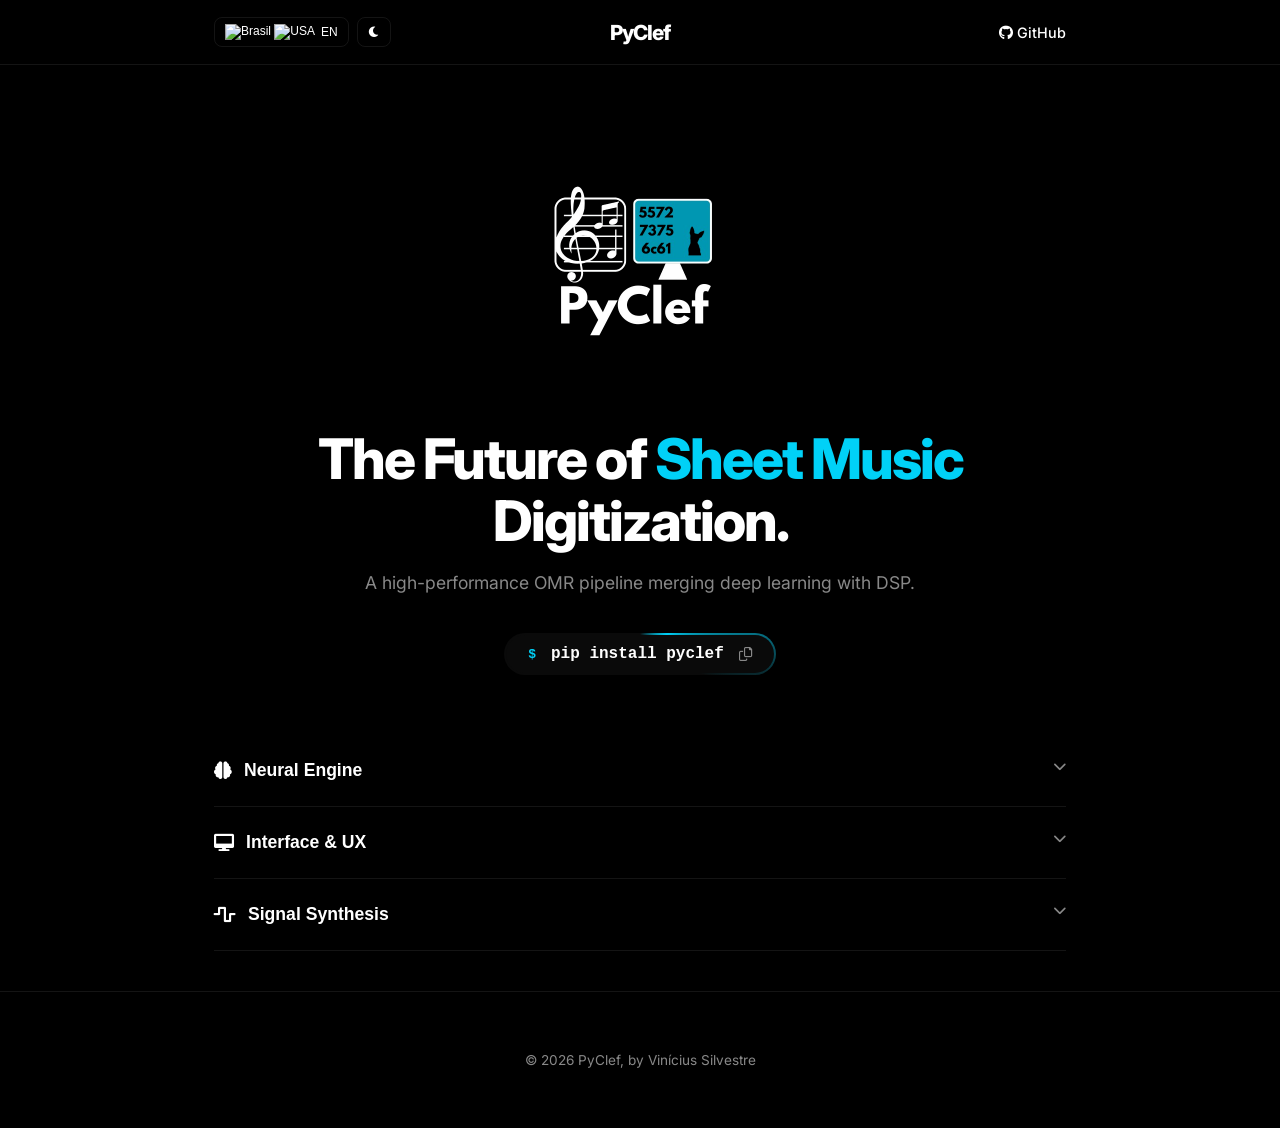
==== index.html @ fc25f029 "Add files via upload" ====
<!DOCTYPE html>
<html lang="en" data-theme="dark">
<head>
    <meta charset="UTF-8">
    <meta name="viewport" content="width=device-width, initial-scale=1.0, maximum-scale=5.0">
    <title>PyClef | Neural Music Recognition</title>
    <link rel="stylesheet" href="style.css">
    <link rel="preconnect" href="https://fonts.googleapis.com">
    <link rel="preconnect" href="https://fonts.gstatic.com" crossorigin>
    <link href="https://fonts.googleapis.com/css2?family=Inter:wght@400;500;600;800&display=swap" rel="stylesheet">
    <link rel="stylesheet" href="https://cdnjs.cloudflare.com/ajax/libs/font-awesome/6.0.0/css/all.min.css">
    <link rel="icon" type="image/png" href="imgs/logo_black.png">
</head>
<body>
    <nav class="navbar">
        <div class="container nav-content">
            <div class="nav-left">
                <button id="lang-switch" class="btn-ghost">
                    <div class="flags-container">
                        <img id="flag-br" src="https://flagcdn.com/w20/br.png" alt="Brasil" class="flag-img">
                        <img id="flag-us" src="https://flagcdn.com/w20/us.png" alt="USA" class="flag-img">
                    </div>
                    <span id="lang-text">EN</span>
                </button>
                <button id="theme-switch" class="btn-ghost">
                    <i id="theme-icon" class="fas fa-moon"></i>
                </button>
            </div>

            <div class="nav-center">
                <a href="#" class="nav-brand">PyClef</a>
            </div>

            <a href="https://github.com/viniciusfs14/PyClef" target="_blank" class="btn-github">
                <i class="fab fa-github"></i> GitHub
            </a>
        </div>
    </nav>

    <main class="container">
        <header class="hero-section">
            <img id="main-logo" src="imgs/logo_black.png" alt="PyClef Logo" class="hero-logo">
            <h1 data-i18n="hero-h1">The Future of <span>Sheet Music</span> Digitization.</h1>
            <p data-i18n="hero-p">A high-performance OMR pipeline merging deep learning with digital signal processing principles.</p>
        </header>

        <section class="install-badge">
            <div class="code-container">
                <span class="prompt">$</span>
                <code id="install-command">pip install pyclef</code>
                <button class="copy-btn" onclick="copyInstall()" title="Copy command">
                    <i class="far fa-copy"></i>
                </button>
            </div>
        </section>

        <section class="details-section">
            <div class="menu-item">
                <button class="menu-header" onclick="toggleMenu(this)">
                    <div class="header-left-item">
                        <i class="fas fa-brain icon-small"></i>
                        <span data-i18n="ai-h3">Neural Engine</span>
                    </div>
                    <i class="fas fa-chevron-down chevron"></i>
                </button>
                <div class="menu-content">
                    <div class="content-inner">
                        <div class="text-side">
                            <p data-i18n="ai-detail">Fine-tuned YOLO11m model optimized for sub-millimeter detection of musical symbols.</p>
                            <div class="video-container">
                                <iframe src="https://www.youtube.com/embed/uFrg0uD5Txw" title="PyClef Demo" frameborder="0" allowfullscreen></iframe>
                            </div>
                        </div>
                    </div>
                </div>
            </div>

            <div class="menu-item">
                <button class="menu-header" onclick="toggleMenu(this)">
                    <div class="header-left-item">
                        <i class="fas fa-desktop icon-small"></i>
                        <span data-i18n="gui-h3">Interface & UX</span>
                    </div>
                    <i class="fas fa-chevron-down chevron"></i>
                </button>
                <div class="menu-content">
                    <div class="content-inner showcase-layout">
                        <div class="showcase-text">
                            <p data-i18n="gui-detail">An intuitive experience designed for musicians and developers.</p>
                            <ul class="feature-list">
                                <li><i class="fas fa-check-circle"></i> <span data-i18n="gui-f1">Minimalist Design</span></li>
                                <li><i class="fas fa-check-circle"></i> <span data-i18n="gui-f2">Direct Workflow</span></li>
                                <li><i class="fas fa-check-circle"></i> <span data-i18n="gui-f3">Real-time Feedback</span></li>
                            </ul>
                        </div>
                        <div class="showcase-gallery">
                            <div class="showcase-card">
                                <img src="imgs/interface.png" alt="Main Interface" class="zoomable-img" onclick="openModal(this)">
                                <span data-i18n="gui-img-1">Main Dashboard</span>
                            </div>
                            <div class="showcase-card">
                                <img src="imgs/interface.png" alt="Native Dark Mode" class="zoomable-img" onclick="openModal(this)">
                                <span data-i18n="gui-img-2">Native Dark Mode</span>
                            </div>
                        </div>
                    </div>
                </div>
            </div>

            <div class="menu-item">
                <button class="menu-header" onclick="toggleMenu(this)">
                    <div class="header-left-item">
                        <i class="fas fa-wave-square icon-small"></i>
                        <span data-i18n="dsp-h3">Signal Synthesis</span>
                    </div>
                    <i class="fas fa-chevron-down chevron"></i>
                </button>
                <div class="menu-content">
                    <div class="content-inner">
                        <div class="text-side">
                            <p data-i18n="dsp-detail">Mathematical mapping of spatial coordinates into discrete Hz frequencies.</p>
                            <div class="code-snippet">
                                <pre>freq = 440 * Math.pow(2, (n - 49) / 12);</pre>
                            </div>
                        </div>
                    </div>
                </div>
            </div>
        </section>
    </main>

    <div id="imageModal" class="modal" onclick="closeModal()">
        <span class="close-modal">&times;</span>
        <img class="modal-content" id="modalImg">
    </div>

    <footer class="footer-main">
        <div class="container footer-content">
            <p>&copy; 2026 PyClef, by Vinícius Silvestre</p>
        </div>
    </footer>

    <script src="script.js"></script>
</body>
</html>
---- style.css ----
:root[data-theme="dark"] {
    --bg: #000000; --card-bg: #0a0a0a; --text: #ffffff;
    --accent: #00d1f7; --border: rgba(255, 255, 255, 0.08);
    --muted: #888888; --glass: rgba(0, 0, 0, 0.8);
}

:root[data-theme="light"] {
    --bg: #f5f5f7; --card-bg: #ffffff; --text: #1d1d1f;
    --accent: #0071e3; --border: rgba(0, 0, 0, 0.08);
    --muted: #666666; --glass: rgba(255, 255, 255, 0.8);
}

* { margin: 0; padding: 0; box-sizing: border-box; -webkit-tap-highlight-color: transparent; }
body { background-color: var(--bg); color: var(--text); font-family: 'Inter', sans-serif; transition: 0.3s; -webkit-font-smoothing: antialiased; }

.container { max-width: 900px; margin: 0 auto; padding: 0 24px; }

/* NAVBAR FIX */
.navbar { 
    height: 65px; display: flex; align-items: center; background: var(--glass); 
    backdrop-filter: blur(15px); -webkit-backdrop-filter: blur(15px);
    position: sticky; top: 0; z-index: 100; border-bottom: 1px solid var(--border); 
}
.nav-content { position: relative; display: flex; justify-content: space-between; align-items: center; width: 100%; }
.nav-left { display: flex; gap: 8px; z-index: 10; flex-shrink: 0; }
.nav-center { position: absolute; left: 50%; transform: translateX(-50%); z-index: 1; white-space: nowrap; }
.nav-brand { font-weight: 800; font-size: 1.3rem; text-decoration: none; color: var(--text); letter-spacing: -1px; }
.btn-github { color: var(--text); text-decoration: none; font-weight: 500; font-size: 0.9rem; z-index: 10; flex-shrink: 0; }

.btn-ghost { background: none; border: 1px solid var(--border); color: var(--text); padding: 6px 10px; border-radius: 8px; cursor: pointer; display: flex; align-items: center; gap: 6px; font-size: 0.75rem; }

/* HERO */
.hero-section { padding: 80px 0 40px; text-align: center; }
.hero-logo { height: 250px; width: auto; margin-bottom: 30px; }
.hero-section h1 { font-size: 3.5rem; font-weight: 800; letter-spacing: -2px; line-height: 1.1; }
.hero-section h1 span { color: var(--accent); }
.hero-section p { color: var(--muted); font-size: 1.1rem; margin-top: 20px; max-width: 600px; margin-left: auto; margin-right: auto; }

/* INSTALL BADGE */
.install-badge { display: flex; justify-content: center; margin-bottom: 60px; }
.code-container { 
    position: relative; overflow: hidden; background: var(--card-bg); 
    padding: 12px 24px; border-radius: 50px; display: flex; align-items: center; gap: 15px; 
}
.code-container::before {
    content: ''; position: absolute; width: 200%; height: 200%;
    background-image: conic-gradient(transparent, var(--accent), transparent 30%);
    top: -50%; left: -50%; animation: rotateBorder 4s linear infinite; z-index: 0;
}
.code-container::after {
    content: ''; position: absolute; inset: 2px; background: var(--card-bg); border-radius: 50px; z-index: 1;
}
.code-container .prompt, .code-container #install-command, .code-container .copy-btn { position: relative; z-index: 2; }
@keyframes rotateBorder { from { transform: rotate(0deg); } to { transform: rotate(360deg); } }
.prompt { color: var(--accent); font-weight: 800; font-family: monospace; }
#install-command { font-family: 'Courier New', monospace; font-weight: 600; color: var(--text); }
.copy-btn { background: none; border: none; color: var(--muted); cursor: pointer; }

/* INTERFACE SHOWCASE */
.showcase-layout { display: grid; grid-template-columns: 1fr 1.5fr; gap: 40px; align-items: start; }
.feature-list { list-style: none; margin-top: 15px; }
.feature-list li { font-size: 0.9rem; color: var(--muted); margin-bottom: 8px; display: flex; align-items: center; gap: 10px; }
.feature-list i { color: var(--accent); }
.showcase-gallery { display: grid; grid-template-columns: 1fr 1fr; gap: 15px; }
.showcase-card { background: var(--card-bg); border: 1px solid var(--border); padding: 10px; border-radius: 12px; text-align: center; }
.showcase-card span { display: block; margin-top: 8px; font-size: 0.75rem; color: var(--muted); }
.zoomable-img { width: 100%; border-radius: 8px; cursor: pointer; display: block; transition: 0.3s; }
.zoomable-img:hover { transform: scale(1.02); }

/* MENUS */
.menu-item { border-bottom: 1px solid var(--border); }
.menu-header { width: 100%; padding: 25px 0; background: none; border: none; color: var(--text); display: flex; justify-content: space-between; cursor: pointer; }
.header-left-item { display: flex; align-items: center; gap: 12px; font-size: 1.1rem; font-weight: 600; }
.chevron { transition: 0.4s; color: var(--muted); }
.menu-content { max-height: 0; overflow: hidden; transition: max-height 0.5s cubic-bezier(0, 1, 0, 1); }
.menu-item.active .menu-content { max-height: 1500px; }
.menu-item.active .chevron { transform: rotate(180deg); color: var(--accent); }
.content-inner { padding: 10px 0 40px 0; }

/* FOOTER */
.footer-main { padding: 60px 0; border-top: 1px solid var(--border); margin-top: 40px; }
.footer-content { display: flex; justify-content: center; text-align: center; }
.footer-content p { color: var(--muted); font-size: 0.85rem; }

/* MODAL */
.modal { display: none; position: fixed; z-index: 9999; left: 0; top: 0; width: 100%; height: 100%; background: rgba(0,0,0,0.95); backdrop-filter: blur(10px); align-items: center; justify-content: center; opacity: 0; transition: 0.3s; pointer-events: none; }
.modal.active { display: flex; opacity: 1; pointer-events: auto; }
.modal-content { max-width: 90%; max-height: 80vh; border-radius: 12px; transform: scale(0.8); transition: 0.3s; }
.modal.active .modal-content { transform: scale(1); }
.close-modal { position: absolute; top: 25px; right: 25px; font-size: 40px; color: white; cursor: pointer; }

/* MOBILE ADJUSTMENTS */
@media (max-width: 768px) {
    .nav-center { position: static; transform: none; left: auto; margin: 0 auto; order: 2; }
    .nav-left { order: 1; }
    .btn-github { order: 3; }
    .nav-brand { font-size: 1.1rem; }
    .showcase-layout, .showcase-gallery { grid-template-columns: 1fr; }
    .hero-section h1 { font-size: 2.2rem; }
    .hero-logo { height: 120px; }
}
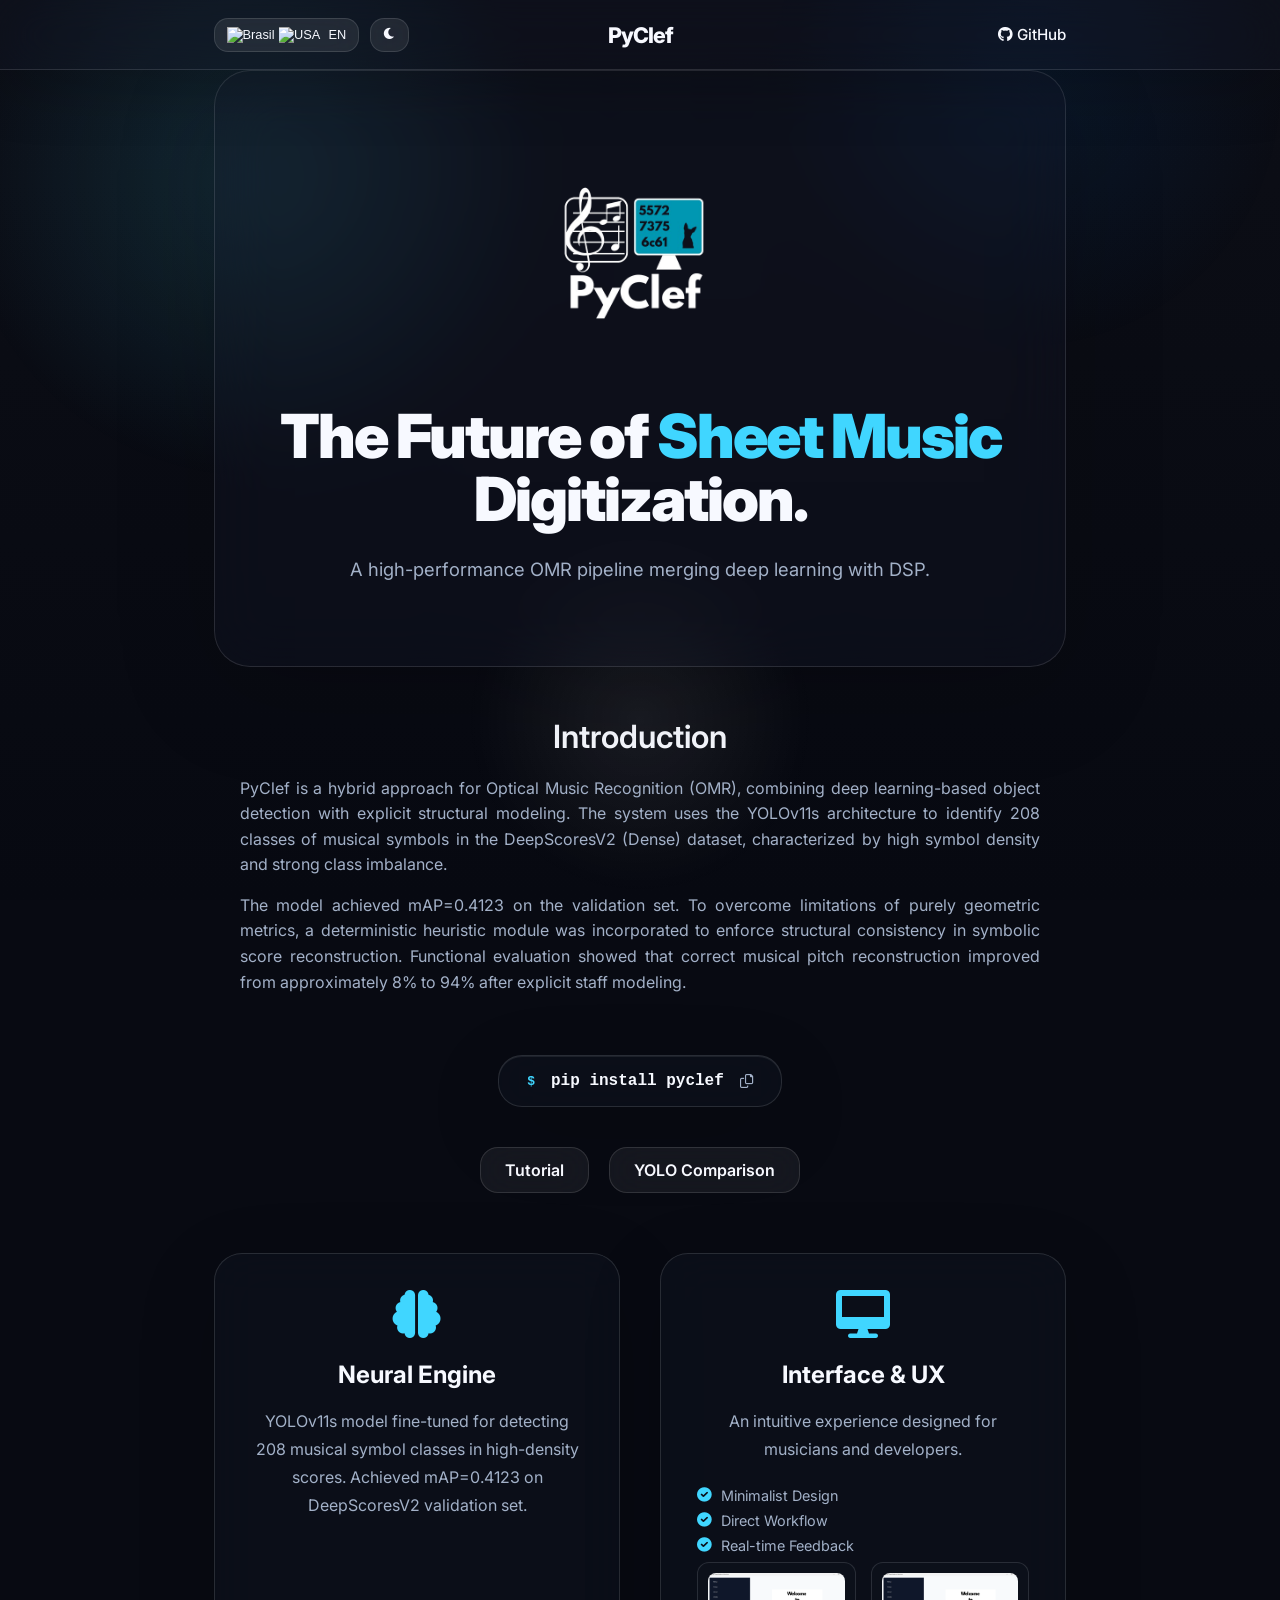
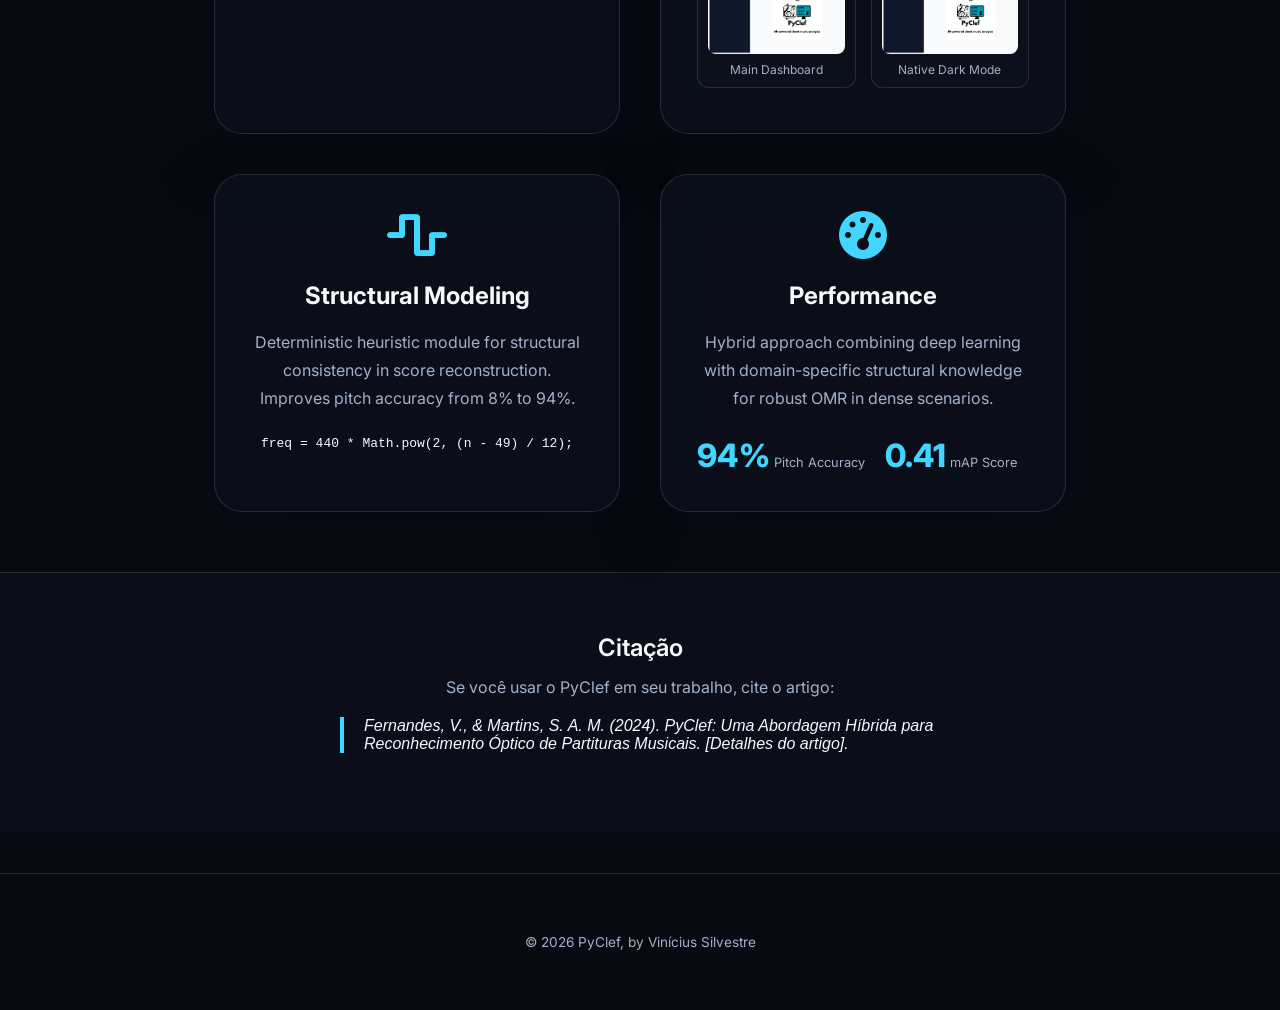
==== commit 30ac23c2: "Add files via upload" ====
--- a/index.html
+++ b/index.html
@@ -3,12 +3,13 @@
 <head>
     <meta charset="UTF-8">
     <meta name="viewport" content="width=device-width, initial-scale=1.0, maximum-scale=5.0">
-    <title>PyClef | Neural Music Recognition</title>
+    <title>PyClef</title>
     <link rel="stylesheet" href="style.css">
     <link rel="preconnect" href="https://fonts.googleapis.com">
     <link rel="preconnect" href="https://fonts.gstatic.com" crossorigin>
     <link href="https://fonts.googleapis.com/css2?family=Inter:wght@400;500;600;800&display=swap" rel="stylesheet">
     <link rel="stylesheet" href="https://cdnjs.cloudflare.com/ajax/libs/font-awesome/6.0.0/css/all.min.css">
+    <link rel="stylesheet" href="https://cdnjs.cloudflare.com/ajax/libs/prism/1.29.0/themes/prism-tomorrow.min.css" rel="stylesheet">
     <link rel="icon" type="image/png" href="imgs/logo_black.png">
 </head>
 <body>
@@ -41,8 +42,14 @@
         <header class="hero-section">
             <img id="main-logo" src="imgs/logo_black.png" alt="PyClef Logo" class="hero-logo">
             <h1 data-i18n="hero-h1">The Future of <span>Sheet Music</span> Digitization.</h1>
-            <p data-i18n="hero-p">A high-performance OMR pipeline merging deep learning with digital signal processing principles.</p>
+            <p data-i18n="hero-p">A high-performance OMR pipeline merging deep learning with DSP.</p>
         </header>
+
+        <section class="intro-section">
+            <h2 data-i18n="intro-h2">Introdução</h2>
+            <p data-i18n="intro-p1">O PyClef é uma abordagem híbrida para Reconhecimento Óptico de Partituras Musicais (OMR), integrando detecção de objetos baseada em aprendizado profundo com modelagem estrutural explícita. O sistema utiliza a arquitetura YOLOv11s para identificar 208 classes de símbolos musicais no dataset DeepScoresV2 (Dense), caracterizado por elevada densidade simbólica e forte desbalanceamento entre classes.</p>
+            <p data-i18n="intro-p2">O modelo alcançou mAP=0.4123 no conjunto de validação. Para superar limitações de métricas puramente geométricas, foi incorporado um módulo heurístico determinístico que impõe coerência estrutural à reconstrução simbólica da partitura. A avaliação funcional demonstrou que a reconstrução correta de altura musical evoluiu de aproximadamente 8% para 94% após a modelagem explícita da pauta musical.</p>
+        </section>
 
         <section class="install-badge">
             <div class="code-container">
@@ -54,80 +61,80 @@
             </div>
         </section>
 
-        <section class="details-section">
-            <div class="menu-item">
-                <button class="menu-header" onclick="toggleMenu(this)">
-                    <div class="header-left-item">
-                        <i class="fas fa-brain icon-small"></i>
-                        <span data-i18n="ai-h3">Neural Engine</span>
+        <section class="links-section">
+            <a href="tutorial.html" class="link-btn">Tutorial</a>
+            <a href="comparison.html" class="link-btn">YOLO Comparison</a>
+        </section>
+
+        <section class="features-section">
+            <div class="features-grid">
+                <div class="feature-card">
+                    <i class="fas fa-brain icon-large"></i>
+                    <h3 data-i18n="ai-h3">Neural Engine</h3>
+                    <p>YOLOv11s model fine-tuned for detecting 208 musical symbol classes in high-density scores. Achieved mAP=0.4123 on DeepScoresV2 validation set.</p>
+                    <div class="video-container">
+                        <iframe src="https://www.youtube.com/embed/uFrg0uD5Txw" title="PyClef Demo" frameborder="0" allowfullscreen></iframe>
                     </div>
-                    <i class="fas fa-chevron-down chevron"></i>
-                </button>
-                <div class="menu-content">
-                    <div class="content-inner">
-                        <div class="text-side">
-                            <p data-i18n="ai-detail">Fine-tuned YOLO11m model optimized for sub-millimeter detection of musical symbols.</p>
-                            <div class="video-container">
-                                <iframe src="https://www.youtube.com/embed/uFrg0uD5Txw" title="PyClef Demo" frameborder="0" allowfullscreen></iframe>
-                            </div>
+                </div>
+
+                <div class="feature-card">
+                    <i class="fas fa-desktop icon-large"></i>
+                    <h3 data-i18n="gui-h3">Interface & UX</h3>
+                    <p data-i18n="gui-detail">An intuitive experience designed for musicians and developers.</p>
+                    <ul class="feature-list">
+                        <li><i class="fas fa-check-circle"></i> <span data-i18n="gui-f1">Minimalist Design</span></li>
+                        <li><i class="fas fa-check-circle"></i> <span data-i18n="gui-f2">Direct Workflow</span></li>
+                        <li><i class="fas fa-check-circle"></i> <span data-i18n="gui-f3">Real-time Feedback</span></li>
+                    </ul>
+                    <div class="showcase-gallery">
+                        <div class="showcase-card">
+                            <img src="imgs/interface.png" alt="Main Interface" class="zoomable-img" onclick="openModal(this)">
+                            <span data-i18n="gui-img-1">Main Dashboard</span>
+                        </div>
+                        <div class="showcase-card">
+                            <img src="imgs/interface.png" alt="Native Dark Mode" class="zoomable-img" onclick="openModal(this)">
+                            <span data-i18n="gui-img-2">Native Dark Mode</span>
                         </div>
                     </div>
                 </div>
-            </div>
 
-            <div class="menu-item">
-                <button class="menu-header" onclick="toggleMenu(this)">
-                    <div class="header-left-item">
-                        <i class="fas fa-desktop icon-small"></i>
-                        <span data-i18n="gui-h3">Interface & UX</span>
-                    </div>
-                    <i class="fas fa-chevron-down chevron"></i>
-                </button>
-                <div class="menu-content">
-                    <div class="content-inner showcase-layout">
-                        <div class="showcase-text">
-                            <p data-i18n="gui-detail">An intuitive experience designed for musicians and developers.</p>
-                            <ul class="feature-list">
-                                <li><i class="fas fa-check-circle"></i> <span data-i18n="gui-f1">Minimalist Design</span></li>
-                                <li><i class="fas fa-check-circle"></i> <span data-i18n="gui-f2">Direct Workflow</span></li>
-                                <li><i class="fas fa-check-circle"></i> <span data-i18n="gui-f3">Real-time Feedback</span></li>
-                            </ul>
-                        </div>
-                        <div class="showcase-gallery">
-                            <div class="showcase-card">
-                                <img src="imgs/interface.png" alt="Main Interface" class="zoomable-img" onclick="openModal(this)">
-                                <span data-i18n="gui-img-1">Main Dashboard</span>
-                            </div>
-                            <div class="showcase-card">
-                                <img src="imgs/interface.png" alt="Native Dark Mode" class="zoomable-img" onclick="openModal(this)">
-                                <span data-i18n="gui-img-2">Native Dark Mode</span>
-                            </div>
-                        </div>
+                <div class="feature-card">
+                    <i class="fas fa-wave-square icon-large"></i>
+                    <h3 data-i18n="dsp-h3">Signal Synthesis</h3>
+                    <p>Deterministic heuristic module for structural consistency in score reconstruction. Improves pitch accuracy from 8% to 94%.</p>
+                    <div class="code-snippet">
+                        <pre><code class="language-javascript">freq = 440 * Math.pow(2, (n - 49) / 12);</code></pre>
                     </div>
                 </div>
-            </div>
 
-            <div class="menu-item">
-                <button class="menu-header" onclick="toggleMenu(this)">
-                    <div class="header-left-item">
-                        <i class="fas fa-wave-square icon-small"></i>
-                        <span data-i18n="dsp-h3">Signal Synthesis</span>
-                    </div>
-                    <i class="fas fa-chevron-down chevron"></i>
-                </button>
-                <div class="menu-content">
-                    <div class="content-inner">
-                        <div class="text-side">
-                            <p data-i18n="dsp-detail">Mathematical mapping of spatial coordinates into discrete Hz frequencies.</p>
-                            <div class="code-snippet">
-                                <pre>freq = 440 * Math.pow(2, (n - 49) / 12);</pre>
-                            </div>
+                <div class="feature-card">
+                    <i class="fas fa-tachometer-alt icon-large"></i>
+                    <h3 data-i18n="perf-h3">Performance</h3>
+                    <p>Hybrid approach combining deep learning with domain-specific structural knowledge for robust OMR in dense scenarios.</p>
+                    <div class="stats">
+                        <div class="stat">
+                            <span class="stat-number">94%</span>
+                            <span class="stat-label">Pitch Accuracy</span>
+                        </div>
+                        <div class="stat">
+                            <span class="stat-number">0.41</span>
+                            <span class="stat-label">mAP Score</span>
                         </div>
                     </div>
                 </div>
             </div>
         </section>
     </main>
+
+    <section class="citation-section">
+        <div class="container">
+            <h2>Citação</h2>
+            <p>Se você usar o PyClef em seu trabalho, cite o artigo:</p>
+            <blockquote>
+                Fernandes, V., & Martins, S. A. M. (2024). PyClef: Uma Abordagem Híbrida para Reconhecimento Óptico de Partituras Musicais. [Detalhes do artigo].
+            </blockquote>
+        </div>
+    </section>
 
     <div id="imageModal" class="modal" onclick="closeModal()">
         <span class="close-modal">&times;</span>
@@ -141,5 +148,6 @@
     </footer>
 
     <script src="script.js"></script>
+    <script src="https://cdnjs.cloudflare.com/ajax/libs/prism/1.29.0/prism.min.js"></script>
 </body>
 </html>
--- a/style.css
+++ b/style.css
@@ -1,60 +1,118 @@
 :root[data-theme="dark"] {
-    --bg: #000000; --card-bg: #0a0a0a; --text: #ffffff;
-    --accent: #00d1f7; --border: rgba(255, 255, 255, 0.08);
-    --muted: #888888; --glass: rgba(0, 0, 0, 0.8);
+    --bg: #080a12; --card-bg: rgba(14, 18, 30, 0.62); --text: #f7f9ff;
+    --accent: #40d6ff; --border: rgba(255, 255, 255, 0.12);
+    --muted: #a3b1c8; --glass: rgba(24, 28, 44, 0.28);
+    --panel: rgba(255, 255, 255, 0.08);
 }
 
 :root[data-theme="light"] {
-    --bg: #f5f5f7; --card-bg: #ffffff; --text: #1d1d1f;
+    --bg: #eff5fb; --card-bg: rgba(255, 255, 255, 0.72); --text: #111827;
     --accent: #0071e3; --border: rgba(0, 0, 0, 0.08);
-    --muted: #666666; --glass: rgba(255, 255, 255, 0.8);
+    --muted: #6b7280; --glass: rgba(255, 255, 255, 0.60);
+    --panel: rgba(255, 255, 255, 0.80);
 }
 
 * { margin: 0; padding: 0; box-sizing: border-box; -webkit-tap-highlight-color: transparent; }
-body { background-color: var(--bg); color: var(--text); font-family: 'Inter', sans-serif; transition: 0.3s; -webkit-font-smoothing: antialiased; }
+html { scroll-behavior: smooth; }
+body {
+    position: relative;
+    min-height: 100vh;
+    background-color: var(--bg);
+    color: var(--text);
+    font-family: 'Inter', sans-serif;
+    transition: background-color 0.35s ease, color 0.35s ease;
+    -webkit-font-smoothing: antialiased;
+    overflow-x: hidden;
+}
+
+body::before {
+    content: '';
+    position: fixed;
+    inset: 0;
+    z-index: -2;
+    background-image:
+        radial-gradient(circle at 20% 20%, rgba(64, 214, 255, 0.14), transparent 24%),
+        radial-gradient(circle at 80% 10%, rgba(0, 113, 227, 0.10), transparent 20%),
+        radial-gradient(circle at 50% 80%, rgba(255, 255, 255, 0.08), transparent 18%);
+    opacity: 1;
+    pointer-events: none;
+}
+
+body::after {
+    content: '';
+    position: fixed;
+    inset: 0;
+    z-index: -1;
+    background: linear-gradient(180deg, rgba(255,255,255,0.02) 0%, rgba(0,0,0,0.05) 100%);
+    pointer-events: none;
+}
 
 .container { max-width: 900px; margin: 0 auto; padding: 0 24px; }
 
 /* NAVBAR FIX */
 .navbar { 
-    height: 65px; display: flex; align-items: center; background: var(--glass); 
-    backdrop-filter: blur(15px); -webkit-backdrop-filter: blur(15px);
-    position: sticky; top: 0; z-index: 100; border-bottom: 1px solid var(--border); 
+    height: 70px; display: flex; align-items: center; justify-content: center;
+    background: var(--glass);
+    backdrop-filter: blur(24px); -webkit-backdrop-filter: blur(24px);
+    position: sticky; top: 0; z-index: 100; border-bottom: 1px solid var(--border);
+    box-shadow: 0 18px 60px rgba(0, 0, 0, 0.18);
 }
 .nav-content { position: relative; display: flex; justify-content: space-between; align-items: center; width: 100%; }
-.nav-left { display: flex; gap: 8px; z-index: 10; flex-shrink: 0; }
+.nav-left { display: flex; gap: 10px; z-index: 10; flex-shrink: 0; }
 .nav-center { position: absolute; left: 50%; transform: translateX(-50%); z-index: 1; white-space: nowrap; }
-.nav-brand { font-weight: 800; font-size: 1.3rem; text-decoration: none; color: var(--text); letter-spacing: -1px; }
-.btn-github { color: var(--text); text-decoration: none; font-weight: 500; font-size: 0.9rem; z-index: 10; flex-shrink: 0; }
+.nav-brand { font-weight: 800; font-size: 1.35rem; text-decoration: none; color: var(--text); letter-spacing: -1px; }
+.btn-github { color: var(--text); text-decoration: none; font-weight: 500; font-size: 0.95rem; z-index: 10; flex-shrink: 0; }
 
-.btn-ghost { background: none; border: 1px solid var(--border); color: var(--text); padding: 6px 10px; border-radius: 8px; cursor: pointer; display: flex; align-items: center; gap: 6px; font-size: 0.75rem; }
+.btn-ghost { background: rgba(255,255,255,0.08); border: 1px solid var(--border); color: var(--text); padding: 8px 12px; border-radius: 14px; cursor: pointer; display: flex; align-items: center; gap: 8px; font-size: 0.8rem; transition: background 0.25s ease, transform 0.25s ease;
+    backdrop-filter: blur(16px); -webkit-backdrop-filter: blur(16px);
+}
+.btn-ghost:hover { background: rgba(255,255,255,0.14); transform: translateY(-1px); }
 
 /* HERO */
-.hero-section { padding: 80px 0 40px; text-align: center; }
-.hero-logo { height: 250px; width: auto; margin-bottom: 30px; }
-.hero-section h1 { font-size: 3.5rem; font-weight: 800; letter-spacing: -2px; line-height: 1.1; }
+.hero-section {
+    margin: 0 auto 50px;
+    padding: 80px 36px;
+    text-align: center;
+    border-radius: 36px;
+    background: var(--glass);
+    backdrop-filter: blur(30px); -webkit-backdrop-filter: blur(30px);
+    border: 1px solid var(--border);
+    box-shadow: 0 24px 100px rgba(0, 0, 0, 0.18);
+}
+.hero-logo { height: 220px; width: auto; margin-bottom: 30px; }
+.hero-section h1 { font-size: 3.8rem; font-weight: 900; letter-spacing: -2px; line-height: 1.03; }
 .hero-section h1 span { color: var(--accent); }
-.hero-section p { color: var(--muted); font-size: 1.1rem; margin-top: 20px; max-width: 600px; margin-left: auto; margin-right: auto; }
+.hero-section p { color: var(--muted); font-size: 1.15rem; margin-top: 24px; max-width: 650px; margin-left: auto; margin-right: auto; line-height: 1.7; }
 
 /* INSTALL BADGE */
-.install-badge { display: flex; justify-content: center; margin-bottom: 60px; }
-.code-container { 
-    position: relative; overflow: hidden; background: var(--card-bg); 
-    padding: 12px 24px; border-radius: 50px; display: flex; align-items: center; gap: 15px; 
+.install-badge { display: flex; justify-content: center; margin-bottom: 40px; }
+.code-container {
+    position: relative; overflow: hidden; background: var(--card-bg);
+    padding: 16px 28px; border-radius: 24px; display: flex; align-items: center; gap: 16px;
+    border: 1px solid var(--border);
+    backdrop-filter: blur(24px); -webkit-backdrop-filter: blur(24px);
+    box-shadow: inset 0 1px 0 rgba(255,255,255,0.08), 0 24px 80px rgba(0,0,0,0.16);
 }
-.code-container::before {
-    content: ''; position: absolute; width: 200%; height: 200%;
-    background-image: conic-gradient(transparent, var(--accent), transparent 30%);
-    top: -50%; left: -50%; animation: rotateBorder 4s linear infinite; z-index: 0;
+
+@keyframes neonPulse {
+    0%, 100% {
+        box-shadow: 0 0 10px var(--accent), 0 0 20px var(--accent), 0 0 30px var(--accent);
+    }
+    50% {
+        box-shadow: 0 0 15px var(--accent), 0 0 30px var(--accent), 0 0 45px var(--accent);
+    }
 }
-.code-container::after {
-    content: ''; position: absolute; inset: 2px; background: var(--card-bg); border-radius: 50px; z-index: 1;
-}
-.code-container .prompt, .code-container #install-command, .code-container .copy-btn { position: relative; z-index: 2; }
-@keyframes rotateBorder { from { transform: rotate(0deg); } to { transform: rotate(360deg); } }
 .prompt { color: var(--accent); font-weight: 800; font-family: monospace; }
 #install-command { font-family: 'Courier New', monospace; font-weight: 600; color: var(--text); }
 .copy-btn { background: none; border: none; color: var(--muted); cursor: pointer; }
+
+/* SIMPLE CODE CONTAINER */
+.code-container-simple { box-shadow: 0 0 5px var(--accent); animation: none; }
+
+/* LINKS */
+.links-section { display: flex; justify-content: center; gap: 20px; margin-bottom: 60px; flex-wrap: wrap; }
+.link-btn { color: var(--text); text-decoration: none; font-weight: 600; padding: 12px 24px; border: 1px solid var(--border); border-radius: 18px; transition: 0.3s ease; background: rgba(255,255,255,0.06); backdrop-filter: blur(18px); -webkit-backdrop-filter: blur(18px); }
+.link-btn:hover { background: rgba(255,255,255,0.14); color: var(--text); transform: translateY(-1px); }
 
 /* INTERFACE SHOWCASE */
 .showcase-layout { display: grid; grid-template-columns: 1fr 1.5fr; gap: 40px; align-items: start; }
@@ -67,15 +125,15 @@
 .zoomable-img { width: 100%; border-radius: 8px; cursor: pointer; display: block; transition: 0.3s; }
 .zoomable-img:hover { transform: scale(1.02); }
 
-/* MENUS */
-.menu-item { border-bottom: 1px solid var(--border); }
-.menu-header { width: 100%; padding: 25px 0; background: none; border: none; color: var(--text); display: flex; justify-content: space-between; cursor: pointer; }
-.header-left-item { display: flex; align-items: center; gap: 12px; font-size: 1.1rem; font-weight: 600; }
-.chevron { transition: 0.4s; color: var(--muted); }
-.menu-content { max-height: 0; overflow: hidden; transition: max-height 0.5s cubic-bezier(0, 1, 0, 1); }
-.menu-item.active .menu-content { max-height: 1500px; }
-.menu-item.active .chevron { transform: rotate(180deg); color: var(--accent); }
-.content-inner { padding: 10px 0 40px 0; }
+/* MENUS - REMOVED */
+
+/* FEATURES */
+.features-section { margin-bottom: 60px; }
+.features-grid { display: grid; grid-template-columns: repeat(auto-fit, minmax(300px, 1fr)); gap: 40px; }
+.feature-card { background: var(--card-bg); border: 1px solid var(--border); padding: 36px; border-radius: 28px; text-align: center; backdrop-filter: blur(24px); -webkit-backdrop-filter: blur(24px); box-shadow: 0 24px 80px rgba(0, 0, 0, 0.16); }
+.icon-large { font-size: 3rem; color: var(--accent); margin-bottom: 22px; }
+.feature-card h3 { font-size: 1.5rem; font-weight: 700; margin-bottom: 18px; }
+.feature-card p { color: var(--muted); margin-bottom: 24px; line-height: 1.75; }
 
 /* FOOTER */
 .footer-main { padding: 60px 0; border-top: 1px solid var(--border); margin-top: 40px; }
@@ -89,13 +147,51 @@
 .modal.active .modal-content { transform: scale(1); }
 .close-modal { position: absolute; top: 25px; right: 25px; font-size: 40px; color: white; cursor: pointer; }
 
+/* STATS */
+.stats { display: flex; gap: 20px; margin-top: 15px; }
+.stat { text-align: center; }
+.stat-number { font-size: 2rem; font-weight: 800; color: var(--accent); }
+.stat-label { font-size: 0.8rem; color: var(--muted); }
+
+/* TUTORIAL */
+.tutorial-section { margin-bottom: 60px; }
+.tutorial-step { margin-bottom: 40px; }
+.tutorial-step h2 { font-size: 1.5rem; font-weight: 600; margin-bottom: 15px; }
+.tutorial-step p { color: var(--muted); margin-bottom: 15px; }
+
+/* COMPARISON */
+.comparison-section { margin-bottom: 60px; }
+.comparison-table { width: 100%; border-collapse: separate; border-spacing: 0 14px; margin-bottom: 40px; }
+.comparison-table th, .comparison-table td { padding: 18px 16px; text-align: left; border-bottom: none; }
+.comparison-table thead tr th { background: rgba(255,255,255,0.06); backdrop-filter: blur(20px); -webkit-backdrop-filter: blur(20px); }
+.comparison-table tbody tr { background: var(--card-bg); border: 1px solid var(--border); border-radius: 18px; }
+.comparison-table tbody tr td { border: none; }
+.comparison-text h2 { font-size: 1.5rem; font-weight: 600; margin-bottom: 15px; }
+.comparison-text p { color: var(--muted); text-align: justify; line-height: 1.8; }
+
+/* INTRO */
+.intro-section { margin-bottom: 60px; text-align: center; max-width: 800px; margin-left: auto; margin-right: auto; }
+.intro-section h2 { font-size: 2rem; font-weight: 600; margin-bottom: 20px; }
+.intro-section p { color: var(--muted); margin-bottom: 15px; line-height: 1.6; text-align: justify; }
+
+/* CITATION */
+.citation-section { padding: 60px 0; background: var(--card-bg); border-top: 1px solid var(--border); }
+.citation-section h2 { font-size: 1.5rem; font-weight: 600; margin-bottom: 15px; text-align: center; }
+.citation-section p { color: var(--muted); margin-bottom: 15px; text-align: center; }
+.citation-section blockquote { font-style: italic; border-left: 4px solid var(--accent); padding-left: 20px; margin: 20px auto; max-width: 600px; }
+
 /* MOBILE ADJUSTMENTS */
 @media (max-width: 768px) {
     .nav-center { position: static; transform: none; left: auto; margin: 0 auto; order: 2; }
     .nav-left { order: 1; }
     .btn-github { order: 3; }
     .nav-brand { font-size: 1.1rem; }
-    .showcase-layout, .showcase-gallery { grid-template-columns: 1fr; }
-    .hero-section h1 { font-size: 2.2rem; }
-    .hero-logo { height: 120px; }
+    .features-grid { grid-template-columns: 1fr; }
+    .hero-section { padding: 50px 24px; }
+    .hero-section h1 { font-size: 2.4rem; }
+    .hero-logo { height: 140px; }
+    .showcase-gallery { grid-template-columns: 1fr; }
+    .comparison-table { font-size: 0.95rem; }
+    .comparison-table th, .comparison-table td { padding: 14px 12px; }
+    .link-btn { width: 100%; justify-content: center; }
 }
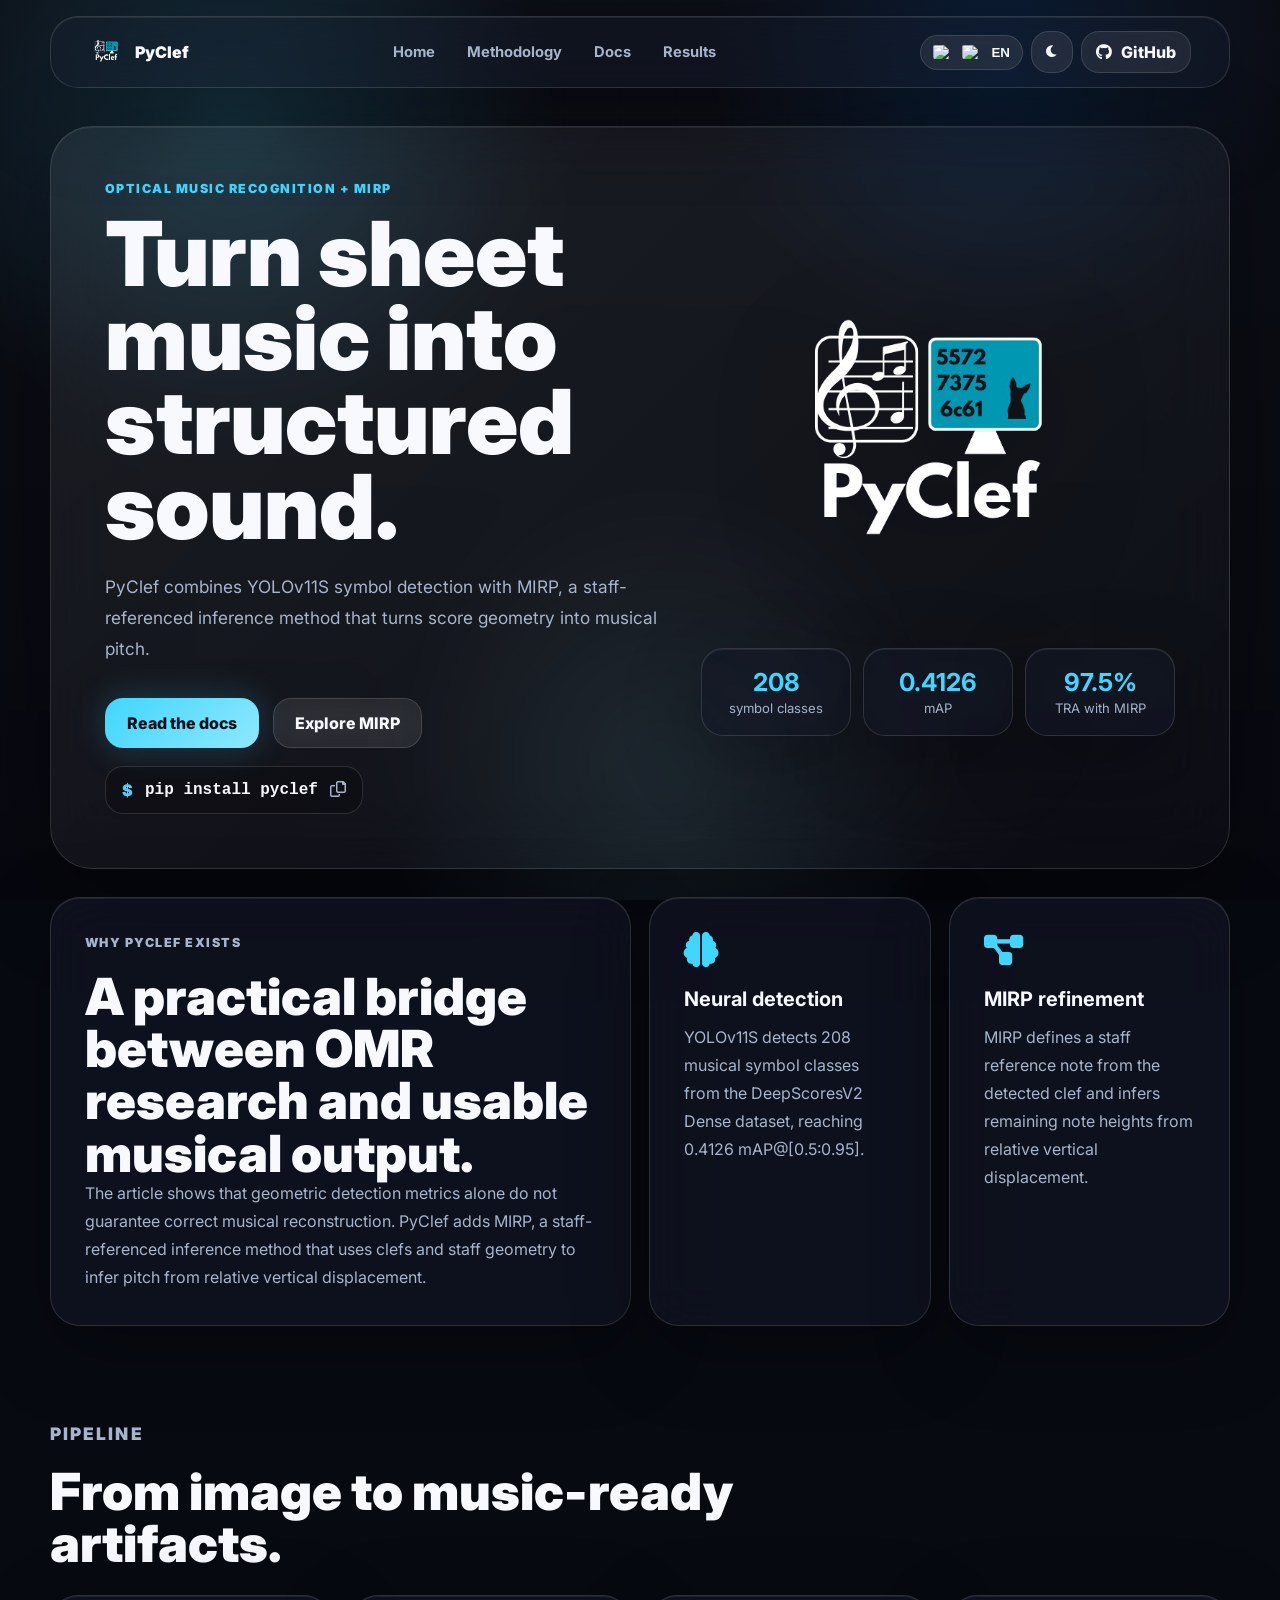
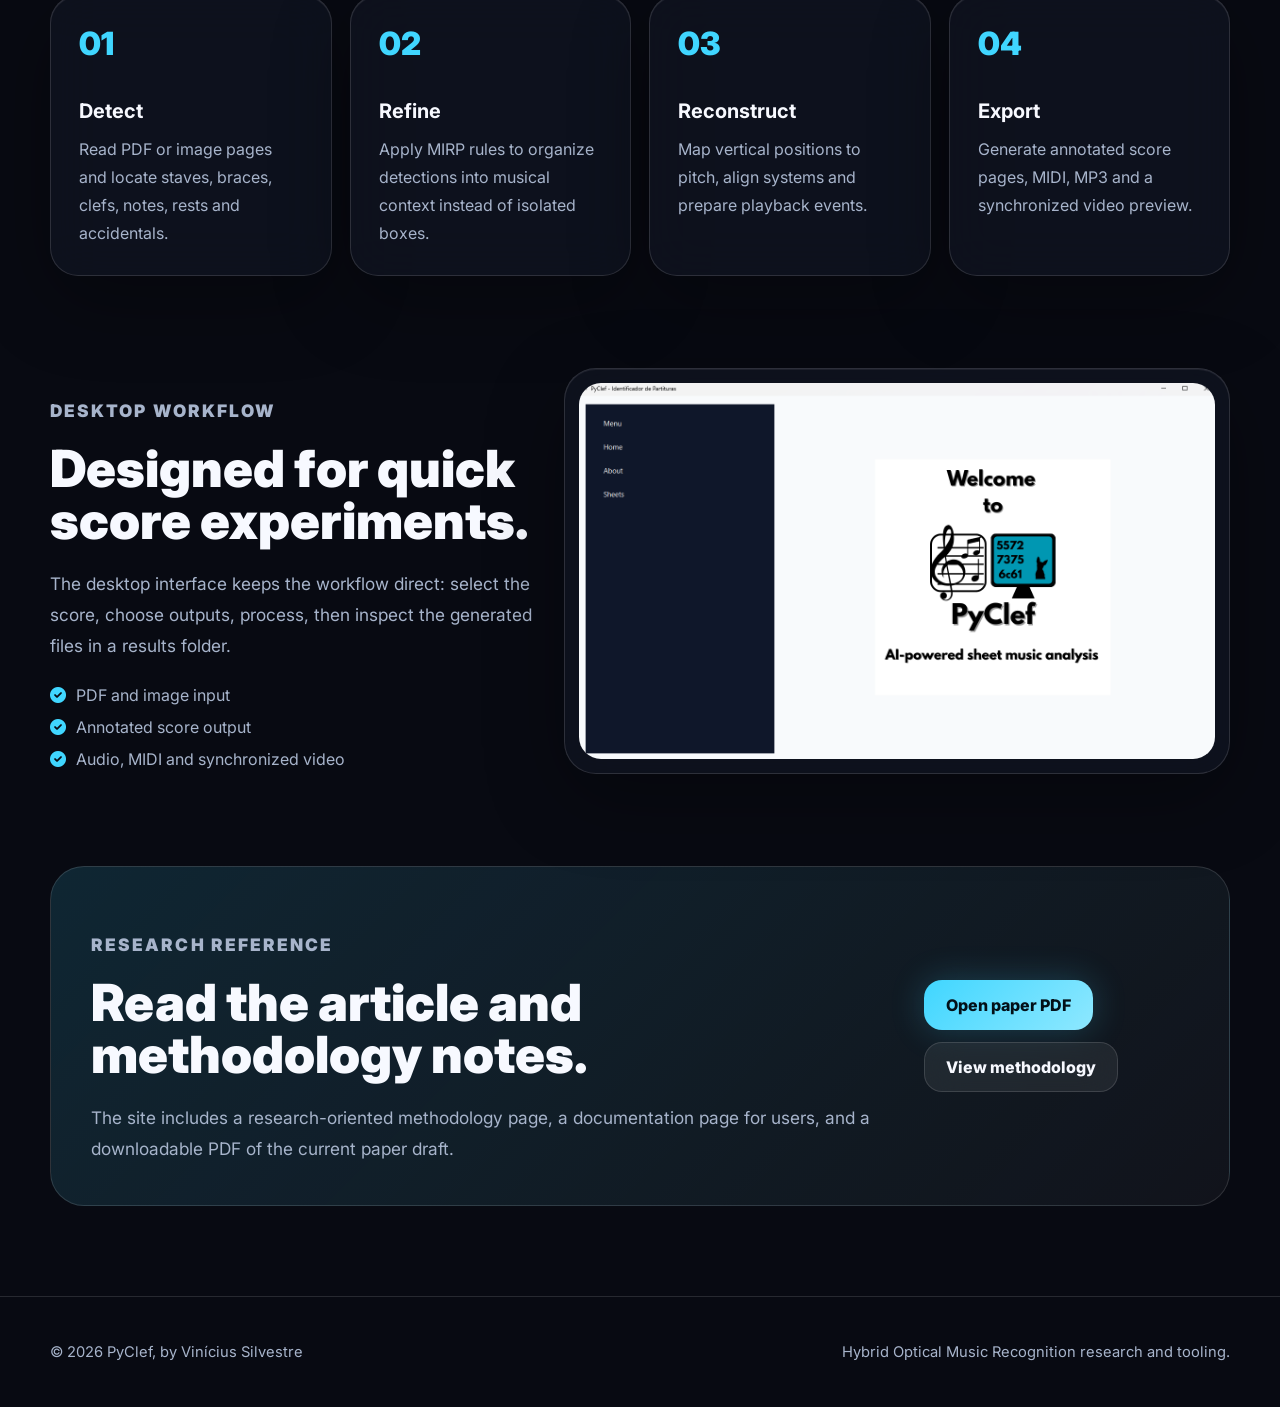
==== commit 0d001349: "Update PyClef website and MIRP documentation" ====
--- a/index.html
+++ b/index.html
@@ -1,153 +1,174 @@
-<!DOCTYPE html>
-<html lang="en" data-theme="dark">
-<head>
-    <meta charset="UTF-8">
-    <meta name="viewport" content="width=device-width, initial-scale=1.0, maximum-scale=5.0">
-    <title>PyClef</title>
-    <link rel="stylesheet" href="style.css">
-    <link rel="preconnect" href="https://fonts.googleapis.com">
-    <link rel="preconnect" href="https://fonts.gstatic.com" crossorigin>
-    <link href="https://fonts.googleapis.com/css2?family=Inter:wght@400;500;600;800&display=swap" rel="stylesheet">
-    <link rel="stylesheet" href="https://cdnjs.cloudflare.com/ajax/libs/font-awesome/6.0.0/css/all.min.css">
-    <link rel="stylesheet" href="https://cdnjs.cloudflare.com/ajax/libs/prism/1.29.0/themes/prism-tomorrow.min.css" rel="stylesheet">
-    <link rel="icon" type="image/png" href="imgs/logo_black.png">
-</head>
-<body>
-    <nav class="navbar">
-        <div class="container nav-content">
-            <div class="nav-left">
-                <button id="lang-switch" class="btn-ghost">
-                    <div class="flags-container">
-                        <img id="flag-br" src="https://flagcdn.com/w20/br.png" alt="Brasil" class="flag-img">
-                        <img id="flag-us" src="https://flagcdn.com/w20/us.png" alt="USA" class="flag-img">
-                    </div>
-                    <span id="lang-text">EN</span>
-                </button>
-                <button id="theme-switch" class="btn-ghost">
-                    <i id="theme-icon" class="fas fa-moon"></i>
-                </button>
-            </div>
-
-            <div class="nav-center">
-                <a href="#" class="nav-brand">PyClef</a>
-            </div>
-
-            <a href="https://github.com/viniciusfs14/PyClef" target="_blank" class="btn-github">
-                <i class="fab fa-github"></i> GitHub
-            </a>
-        </div>
-    </nav>
-
-    <main class="container">
-        <header class="hero-section">
-            <img id="main-logo" src="imgs/logo_black.png" alt="PyClef Logo" class="hero-logo">
-            <h1 data-i18n="hero-h1">The Future of <span>Sheet Music</span> Digitization.</h1>
-            <p data-i18n="hero-p">A high-performance OMR pipeline merging deep learning with DSP.</p>
-        </header>
-
-        <section class="intro-section">
-            <h2 data-i18n="intro-h2">Introdução</h2>
-            <p data-i18n="intro-p1">O PyClef é uma abordagem híbrida para Reconhecimento Óptico de Partituras Musicais (OMR), integrando detecção de objetos baseada em aprendizado profundo com modelagem estrutural explícita. O sistema utiliza a arquitetura YOLOv11s para identificar 208 classes de símbolos musicais no dataset DeepScoresV2 (Dense), caracterizado por elevada densidade simbólica e forte desbalanceamento entre classes.</p>
-            <p data-i18n="intro-p2">O modelo alcançou mAP=0.4123 no conjunto de validação. Para superar limitações de métricas puramente geométricas, foi incorporado um módulo heurístico determinístico que impõe coerência estrutural à reconstrução simbólica da partitura. A avaliação funcional demonstrou que a reconstrução correta de altura musical evoluiu de aproximadamente 8% para 94% após a modelagem explícita da pauta musical.</p>
-        </section>
-
-        <section class="install-badge">
-            <div class="code-container">
-                <span class="prompt">$</span>
-                <code id="install-command">pip install pyclef</code>
-                <button class="copy-btn" onclick="copyInstall()" title="Copy command">
-                    <i class="far fa-copy"></i>
-                </button>
-            </div>
-        </section>
-
-        <section class="links-section">
-            <a href="tutorial.html" class="link-btn">Tutorial</a>
-            <a href="comparison.html" class="link-btn">YOLO Comparison</a>
-        </section>
-
-        <section class="features-section">
-            <div class="features-grid">
-                <div class="feature-card">
-                    <i class="fas fa-brain icon-large"></i>
-                    <h3 data-i18n="ai-h3">Neural Engine</h3>
-                    <p>YOLOv11s model fine-tuned for detecting 208 musical symbol classes in high-density scores. Achieved mAP=0.4123 on DeepScoresV2 validation set.</p>
-                    <div class="video-container">
-                        <iframe src="https://www.youtube.com/embed/uFrg0uD5Txw" title="PyClef Demo" frameborder="0" allowfullscreen></iframe>
-                    </div>
-                </div>
-
-                <div class="feature-card">
-                    <i class="fas fa-desktop icon-large"></i>
-                    <h3 data-i18n="gui-h3">Interface & UX</h3>
-                    <p data-i18n="gui-detail">An intuitive experience designed for musicians and developers.</p>
-                    <ul class="feature-list">
-                        <li><i class="fas fa-check-circle"></i> <span data-i18n="gui-f1">Minimalist Design</span></li>
-                        <li><i class="fas fa-check-circle"></i> <span data-i18n="gui-f2">Direct Workflow</span></li>
-                        <li><i class="fas fa-check-circle"></i> <span data-i18n="gui-f3">Real-time Feedback</span></li>
-                    </ul>
-                    <div class="showcase-gallery">
-                        <div class="showcase-card">
-                            <img src="imgs/interface.png" alt="Main Interface" class="zoomable-img" onclick="openModal(this)">
-                            <span data-i18n="gui-img-1">Main Dashboard</span>
-                        </div>
-                        <div class="showcase-card">
-                            <img src="imgs/interface.png" alt="Native Dark Mode" class="zoomable-img" onclick="openModal(this)">
-                            <span data-i18n="gui-img-2">Native Dark Mode</span>
-                        </div>
-                    </div>
-                </div>
-
-                <div class="feature-card">
-                    <i class="fas fa-wave-square icon-large"></i>
-                    <h3 data-i18n="dsp-h3">Signal Synthesis</h3>
-                    <p>Deterministic heuristic module for structural consistency in score reconstruction. Improves pitch accuracy from 8% to 94%.</p>
-                    <div class="code-snippet">
-                        <pre><code class="language-javascript">freq = 440 * Math.pow(2, (n - 49) / 12);</code></pre>
-                    </div>
-                </div>
-
-                <div class="feature-card">
-                    <i class="fas fa-tachometer-alt icon-large"></i>
-                    <h3 data-i18n="perf-h3">Performance</h3>
-                    <p>Hybrid approach combining deep learning with domain-specific structural knowledge for robust OMR in dense scenarios.</p>
-                    <div class="stats">
-                        <div class="stat">
-                            <span class="stat-number">94%</span>
-                            <span class="stat-label">Pitch Accuracy</span>
-                        </div>
-                        <div class="stat">
-                            <span class="stat-number">0.41</span>
-                            <span class="stat-label">mAP Score</span>
-                        </div>
-                    </div>
-                </div>
-            </div>
-        </section>
-    </main>
-
-    <section class="citation-section">
-        <div class="container">
-            <h2>Citação</h2>
-            <p>Se você usar o PyClef em seu trabalho, cite o artigo:</p>
-            <blockquote>
-                Fernandes, V., & Martins, S. A. M. (2024). PyClef: Uma Abordagem Híbrida para Reconhecimento Óptico de Partituras Musicais. [Detalhes do artigo].
-            </blockquote>
-        </div>
-    </section>
-
-    <div id="imageModal" class="modal" onclick="closeModal()">
-        <span class="close-modal">&times;</span>
-        <img class="modal-content" id="modalImg">
-    </div>
-
-    <footer class="footer-main">
-        <div class="container footer-content">
-            <p>&copy; 2026 PyClef, by Vinícius Silvestre</p>
-        </div>
-    </footer>
-
-    <script src="script.js"></script>
-    <script src="https://cdnjs.cloudflare.com/ajax/libs/prism/1.29.0/prism.min.js"></script>
-</body>
-</html>+<!DOCTYPE html>
+<html lang="en" data-theme="dark">
+<head>
+    <meta charset="UTF-8">
+    <meta name="viewport" content="width=device-width, initial-scale=1.0, maximum-scale=5.0">
+    <title>PyClef | Optical Music Recognition</title>
+    <meta name="description" content="PyClef is a hybrid OMR pipeline that combines YOLO-based symbol detection with MIRP structural refinement for sheet music digitization.">
+    <link rel="stylesheet" href="style.css">
+    <link rel="preconnect" href="https://fonts.googleapis.com">
+    <link rel="preconnect" href="https://fonts.gstatic.com" crossorigin>
+    <link href="https://fonts.googleapis.com/css2?family=Inter:wght@400;500;600;700;800;900&display=swap" rel="stylesheet">
+    <link rel="stylesheet" href="https://cdnjs.cloudflare.com/ajax/libs/font-awesome/6.0.0/css/all.min.css">
+    <link rel="icon" type="image/png" href="imgs/logo_black.png">
+</head>
+<body>
+    <nav class="navbar">
+        <div class="container nav-content">
+            <a href="index.html" class="nav-brand">
+                <img src="imgs/logo_black.png" alt="PyClef" class="nav-logo">
+                <span>PyClef</span>
+            </a>
+
+            <div class="nav-links">
+                <a href="index.html" data-i18n="nav-home">Home</a>
+                <a href="methodology.html" data-i18n="nav-method">Methodology</a>
+                <a href="docs.html" data-i18n="nav-docs">Docs</a>
+                <a href="comparison.html" data-i18n="nav-results">Results</a>
+            </div>
+
+            <div class="nav-actions">
+                <button id="lang-switch" class="btn-ghost" aria-label="Change language">
+                    <img src="https://flagcdn.com/w20/br.png" alt="Brasil" class="flag-img">
+                    <img src="https://flagcdn.com/w20/us.png" alt="USA" class="flag-img">
+                    <span id="lang-text">EN</span>
+                </button>
+                <button id="theme-switch" class="btn-ghost icon-btn" aria-label="Change theme">
+                    <i id="theme-icon" class="fas fa-moon"></i>
+                </button>
+                <a href="https://github.com/viniciusfs14/PyClef" target="_blank" class="btn-github">
+                    <i class="fab fa-github"></i>
+                    <span>GitHub</span>
+                </a>
+            </div>
+        </div>
+    </nav>
+
+    <main>
+        <section class="hero-section container">
+            <div class="hero-copy">
+                <p class="eyebrow" data-i18n="hero-kicker">Optical Music Recognition + MIRP</p>
+                <h1 data-i18n="hero-title">Turn sheet music into structured sound.</h1>
+                <p class="hero-lead" data-i18n="hero-lead">PyClef combines neural symbol detection with a structural refinement methodology to convert scores into annotations, MIDI, MP3 and synchronized video.</p>
+                <div class="hero-actions">
+                    <a href="docs.html" class="btn-primary" data-i18n="hero-start">Read the docs</a>
+                    <a href="methodology.html" class="btn-secondary" data-i18n="hero-method">Explore MIRP</a>
+                </div>
+                <div class="install-line">
+                    <span>$</span>
+                    <code id="install-command">pip install pyclef</code>
+                    <button class="copy-btn" onclick="copyInstall()" aria-label="Copy install command">
+                        <i class="far fa-copy"></i>
+                    </button>
+                </div>
+            </div>
+            <div class="hero-visual">
+                <img id="main-logo" src="imgs/logo_black.png" alt="PyClef Logo" class="hero-logo">
+                <div class="metric-strip">
+                    <div>
+                        <strong>208</strong>
+                        <span data-i18n="metric-classes">symbol classes</span>
+                    </div>
+                    <div>
+                        <strong>0.4126</strong>
+                        <span>mAP</span>
+                    </div>
+                    <div>
+                        <strong>97.5%</strong>
+                        <span data-i18n="metric-pitch">pitch accuracy</span>
+                    </div>
+                </div>
+            </div>
+        </section>
+
+        <section class="container section-grid">
+            <article class="glass-card span-2">
+                <p class="eyebrow" data-i18n="intro-kicker">Why PyClef exists</p>
+                <h2 data-i18n="intro-title">A practical bridge between OMR research and usable musical output.</h2>
+                <p data-i18n="intro-text">Most object detectors can find musical symbols, but raw bounding boxes are not enough to reconstruct a score. PyClef adds explicit staff modeling, clef-aware pitch reconstruction, rhythm grouping and export routines so detections become playable and inspectable results.</p>
+            </article>
+            <article class="glass-card">
+                <i class="fas fa-brain icon-large"></i>
+                <h3 data-i18n="card-neural-title">Neural detection</h3>
+                <p data-i18n="card-neural-text">YOLOv11s is used to detect dense musical notation classes from DeepScoresV2-style inputs.</p>
+            </article>
+            <article class="glass-card">
+                <i class="fas fa-diagram-project icon-large"></i>
+                <h3 data-i18n="card-mirp-title">MIRP refinement</h3>
+                <p data-i18n="card-mirp-text">The MIRP layer constrains detections with staff geometry, clefs, braces and score structure.</p>
+            </article>
+        </section>
+
+        <section class="container">
+            <div class="section-heading">
+                <p class="eyebrow" data-i18n="pipeline-kicker">Pipeline</p>
+                <h2 data-i18n="pipeline-title">From image to music-ready artifacts.</h2>
+            </div>
+            <div class="process-grid">
+                <div class="process-card">
+                    <span>01</span>
+                    <h3 data-i18n="step-detect-title">Detect</h3>
+                    <p data-i18n="step-detect-text">Read PDF or image pages and locate staves, braces, clefs, notes, rests and accidentals.</p>
+                </div>
+                <div class="process-card">
+                    <span>02</span>
+                    <h3 data-i18n="step-refine-title">Refine</h3>
+                    <p data-i18n="step-refine-text">Apply MIRP rules to organize detections into musical context instead of isolated boxes.</p>
+                </div>
+                <div class="process-card">
+                    <span>03</span>
+                    <h3 data-i18n="step-reconstruct-title">Reconstruct</h3>
+                    <p data-i18n="step-reconstruct-text">Map vertical positions to pitch, align systems and prepare playback events.</p>
+                </div>
+                <div class="process-card">
+                    <span>04</span>
+                    <h3 data-i18n="step-export-title">Export</h3>
+                    <p data-i18n="step-export-text">Generate annotated score pages, MIDI, MP3 and a synchronized video preview.</p>
+                </div>
+            </div>
+        </section>
+
+        <section class="container showcase-section">
+            <div class="showcase-copy">
+                <p class="eyebrow" data-i18n="app-kicker">Desktop workflow</p>
+                <h2 data-i18n="app-title">Designed for quick score experiments.</h2>
+                <p data-i18n="app-text">The desktop interface keeps the workflow direct: select the score, choose outputs, process, then inspect the generated files in a results folder.</p>
+                <ul class="feature-list">
+                    <li><i class="fas fa-check-circle"></i> <span data-i18n="app-f1">PDF and image input</span></li>
+                    <li><i class="fas fa-check-circle"></i> <span data-i18n="app-f2">Annotated score output</span></li>
+                    <li><i class="fas fa-check-circle"></i> <span data-i18n="app-f3">Audio, MIDI and synchronized video</span></li>
+                </ul>
+            </div>
+            <div class="showcase-card wide">
+                <img src="imgs/interface.png" alt="PyClef desktop interface" class="zoomable-img" onclick="openModal(this)">
+            </div>
+        </section>
+
+        <section class="container cta-section">
+            <div>
+                <p class="eyebrow" data-i18n="paper-kicker">Research reference</p>
+                <h2 data-i18n="paper-title">Read the article and methodology notes.</h2>
+                <p data-i18n="paper-text">The site includes a research-oriented methodology page, a documentation page for users, and a downloadable PDF of the current paper draft.</p>
+            </div>
+            <div class="cta-actions">
+                <a href="papers/pyclef-mirp-paper.pdf" class="btn-primary" target="_blank" data-i18n="paper-download">Open paper PDF</a>
+                <a href="methodology.html" class="btn-secondary" data-i18n="paper-method">View methodology</a>
+            </div>
+        </section>
+    </main>
+
+    <div id="imageModal" class="modal" onclick="closeModal()">
+        <span class="close-modal">&times;</span>
+        <img class="modal-content" id="modalImg" alt="Expanded preview">
+    </div>
+
+    <footer class="footer-main">
+        <div class="container footer-content">
+            <span>&copy; 2026 PyClef, by Vinícius Silvestre</span>
+            <span data-i18n="footer-text">Hybrid Optical Music Recognition research and tooling.</span>
+        </div>
+    </footer>
+
+    <script src="script.js"></script>
+</body>
+</html>
--- a/style.css
+++ b/style.css
@@ -1,197 +1,240 @@
-:root[data-theme="dark"] {
-    --bg: #080a12; --card-bg: rgba(14, 18, 30, 0.62); --text: #f7f9ff;
-    --accent: #40d6ff; --border: rgba(255, 255, 255, 0.12);
-    --muted: #a3b1c8; --glass: rgba(24, 28, 44, 0.28);
-    --panel: rgba(255, 255, 255, 0.08);
-}
-
-:root[data-theme="light"] {
-    --bg: #eff5fb; --card-bg: rgba(255, 255, 255, 0.72); --text: #111827;
-    --accent: #0071e3; --border: rgba(0, 0, 0, 0.08);
-    --muted: #6b7280; --glass: rgba(255, 255, 255, 0.60);
-    --panel: rgba(255, 255, 255, 0.80);
-}
-
-* { margin: 0; padding: 0; box-sizing: border-box; -webkit-tap-highlight-color: transparent; }
-html { scroll-behavior: smooth; }
-body {
-    position: relative;
-    min-height: 100vh;
-    background-color: var(--bg);
-    color: var(--text);
-    font-family: 'Inter', sans-serif;
-    transition: background-color 0.35s ease, color 0.35s ease;
-    -webkit-font-smoothing: antialiased;
-    overflow-x: hidden;
-}
-
-body::before {
-    content: '';
-    position: fixed;
-    inset: 0;
-    z-index: -2;
-    background-image:
-        radial-gradient(circle at 20% 20%, rgba(64, 214, 255, 0.14), transparent 24%),
-        radial-gradient(circle at 80% 10%, rgba(0, 113, 227, 0.10), transparent 20%),
-        radial-gradient(circle at 50% 80%, rgba(255, 255, 255, 0.08), transparent 18%);
-    opacity: 1;
-    pointer-events: none;
-}
-
-body::after {
-    content: '';
-    position: fixed;
-    inset: 0;
-    z-index: -1;
-    background: linear-gradient(180deg, rgba(255,255,255,0.02) 0%, rgba(0,0,0,0.05) 100%);
-    pointer-events: none;
-}
-
-.container { max-width: 900px; margin: 0 auto; padding: 0 24px; }
-
-/* NAVBAR FIX */
-.navbar { 
-    height: 70px; display: flex; align-items: center; justify-content: center;
-    background: var(--glass);
-    backdrop-filter: blur(24px); -webkit-backdrop-filter: blur(24px);
-    position: sticky; top: 0; z-index: 100; border-bottom: 1px solid var(--border);
-    box-shadow: 0 18px 60px rgba(0, 0, 0, 0.18);
-}
-.nav-content { position: relative; display: flex; justify-content: space-between; align-items: center; width: 100%; }
-.nav-left { display: flex; gap: 10px; z-index: 10; flex-shrink: 0; }
-.nav-center { position: absolute; left: 50%; transform: translateX(-50%); z-index: 1; white-space: nowrap; }
-.nav-brand { font-weight: 800; font-size: 1.35rem; text-decoration: none; color: var(--text); letter-spacing: -1px; }
-.btn-github { color: var(--text); text-decoration: none; font-weight: 500; font-size: 0.95rem; z-index: 10; flex-shrink: 0; }
-
-.btn-ghost { background: rgba(255,255,255,0.08); border: 1px solid var(--border); color: var(--text); padding: 8px 12px; border-radius: 14px; cursor: pointer; display: flex; align-items: center; gap: 8px; font-size: 0.8rem; transition: background 0.25s ease, transform 0.25s ease;
-    backdrop-filter: blur(16px); -webkit-backdrop-filter: blur(16px);
-}
-.btn-ghost:hover { background: rgba(255,255,255,0.14); transform: translateY(-1px); }
-
-/* HERO */
-.hero-section {
-    margin: 0 auto 50px;
-    padding: 80px 36px;
-    text-align: center;
-    border-radius: 36px;
-    background: var(--glass);
-    backdrop-filter: blur(30px); -webkit-backdrop-filter: blur(30px);
-    border: 1px solid var(--border);
-    box-shadow: 0 24px 100px rgba(0, 0, 0, 0.18);
-}
-.hero-logo { height: 220px; width: auto; margin-bottom: 30px; }
-.hero-section h1 { font-size: 3.8rem; font-weight: 900; letter-spacing: -2px; line-height: 1.03; }
-.hero-section h1 span { color: var(--accent); }
-.hero-section p { color: var(--muted); font-size: 1.15rem; margin-top: 24px; max-width: 650px; margin-left: auto; margin-right: auto; line-height: 1.7; }
-
-/* INSTALL BADGE */
-.install-badge { display: flex; justify-content: center; margin-bottom: 40px; }
-.code-container {
-    position: relative; overflow: hidden; background: var(--card-bg);
-    padding: 16px 28px; border-radius: 24px; display: flex; align-items: center; gap: 16px;
-    border: 1px solid var(--border);
-    backdrop-filter: blur(24px); -webkit-backdrop-filter: blur(24px);
-    box-shadow: inset 0 1px 0 rgba(255,255,255,0.08), 0 24px 80px rgba(0,0,0,0.16);
-}
-
-@keyframes neonPulse {
-    0%, 100% {
-        box-shadow: 0 0 10px var(--accent), 0 0 20px var(--accent), 0 0 30px var(--accent);
-    }
-    50% {
-        box-shadow: 0 0 15px var(--accent), 0 0 30px var(--accent), 0 0 45px var(--accent);
-    }
-}
-.prompt { color: var(--accent); font-weight: 800; font-family: monospace; }
-#install-command { font-family: 'Courier New', monospace; font-weight: 600; color: var(--text); }
-.copy-btn { background: none; border: none; color: var(--muted); cursor: pointer; }
-
-/* SIMPLE CODE CONTAINER */
-.code-container-simple { box-shadow: 0 0 5px var(--accent); animation: none; }
-
-/* LINKS */
-.links-section { display: flex; justify-content: center; gap: 20px; margin-bottom: 60px; flex-wrap: wrap; }
-.link-btn { color: var(--text); text-decoration: none; font-weight: 600; padding: 12px 24px; border: 1px solid var(--border); border-radius: 18px; transition: 0.3s ease; background: rgba(255,255,255,0.06); backdrop-filter: blur(18px); -webkit-backdrop-filter: blur(18px); }
-.link-btn:hover { background: rgba(255,255,255,0.14); color: var(--text); transform: translateY(-1px); }
-
-/* INTERFACE SHOWCASE */
-.showcase-layout { display: grid; grid-template-columns: 1fr 1.5fr; gap: 40px; align-items: start; }
-.feature-list { list-style: none; margin-top: 15px; }
-.feature-list li { font-size: 0.9rem; color: var(--muted); margin-bottom: 8px; display: flex; align-items: center; gap: 10px; }
-.feature-list i { color: var(--accent); }
-.showcase-gallery { display: grid; grid-template-columns: 1fr 1fr; gap: 15px; }
-.showcase-card { background: var(--card-bg); border: 1px solid var(--border); padding: 10px; border-radius: 12px; text-align: center; }
-.showcase-card span { display: block; margin-top: 8px; font-size: 0.75rem; color: var(--muted); }
-.zoomable-img { width: 100%; border-radius: 8px; cursor: pointer; display: block; transition: 0.3s; }
-.zoomable-img:hover { transform: scale(1.02); }
-
-/* MENUS - REMOVED */
-
-/* FEATURES */
-.features-section { margin-bottom: 60px; }
-.features-grid { display: grid; grid-template-columns: repeat(auto-fit, minmax(300px, 1fr)); gap: 40px; }
-.feature-card { background: var(--card-bg); border: 1px solid var(--border); padding: 36px; border-radius: 28px; text-align: center; backdrop-filter: blur(24px); -webkit-backdrop-filter: blur(24px); box-shadow: 0 24px 80px rgba(0, 0, 0, 0.16); }
-.icon-large { font-size: 3rem; color: var(--accent); margin-bottom: 22px; }
-.feature-card h3 { font-size: 1.5rem; font-weight: 700; margin-bottom: 18px; }
-.feature-card p { color: var(--muted); margin-bottom: 24px; line-height: 1.75; }
-
-/* FOOTER */
-.footer-main { padding: 60px 0; border-top: 1px solid var(--border); margin-top: 40px; }
-.footer-content { display: flex; justify-content: center; text-align: center; }
-.footer-content p { color: var(--muted); font-size: 0.85rem; }
-
-/* MODAL */
-.modal { display: none; position: fixed; z-index: 9999; left: 0; top: 0; width: 100%; height: 100%; background: rgba(0,0,0,0.95); backdrop-filter: blur(10px); align-items: center; justify-content: center; opacity: 0; transition: 0.3s; pointer-events: none; }
-.modal.active { display: flex; opacity: 1; pointer-events: auto; }
-.modal-content { max-width: 90%; max-height: 80vh; border-radius: 12px; transform: scale(0.8); transition: 0.3s; }
-.modal.active .modal-content { transform: scale(1); }
-.close-modal { position: absolute; top: 25px; right: 25px; font-size: 40px; color: white; cursor: pointer; }
-
-/* STATS */
-.stats { display: flex; gap: 20px; margin-top: 15px; }
-.stat { text-align: center; }
-.stat-number { font-size: 2rem; font-weight: 800; color: var(--accent); }
-.stat-label { font-size: 0.8rem; color: var(--muted); }
-
-/* TUTORIAL */
-.tutorial-section { margin-bottom: 60px; }
-.tutorial-step { margin-bottom: 40px; }
-.tutorial-step h2 { font-size: 1.5rem; font-weight: 600; margin-bottom: 15px; }
-.tutorial-step p { color: var(--muted); margin-bottom: 15px; }
-
-/* COMPARISON */
-.comparison-section { margin-bottom: 60px; }
-.comparison-table { width: 100%; border-collapse: separate; border-spacing: 0 14px; margin-bottom: 40px; }
-.comparison-table th, .comparison-table td { padding: 18px 16px; text-align: left; border-bottom: none; }
-.comparison-table thead tr th { background: rgba(255,255,255,0.06); backdrop-filter: blur(20px); -webkit-backdrop-filter: blur(20px); }
-.comparison-table tbody tr { background: var(--card-bg); border: 1px solid var(--border); border-radius: 18px; }
-.comparison-table tbody tr td { border: none; }
-.comparison-text h2 { font-size: 1.5rem; font-weight: 600; margin-bottom: 15px; }
-.comparison-text p { color: var(--muted); text-align: justify; line-height: 1.8; }
-
-/* INTRO */
-.intro-section { margin-bottom: 60px; text-align: center; max-width: 800px; margin-left: auto; margin-right: auto; }
-.intro-section h2 { font-size: 2rem; font-weight: 600; margin-bottom: 20px; }
-.intro-section p { color: var(--muted); margin-bottom: 15px; line-height: 1.6; text-align: justify; }
-
-/* CITATION */
-.citation-section { padding: 60px 0; background: var(--card-bg); border-top: 1px solid var(--border); }
-.citation-section h2 { font-size: 1.5rem; font-weight: 600; margin-bottom: 15px; text-align: center; }
-.citation-section p { color: var(--muted); margin-bottom: 15px; text-align: center; }
-.citation-section blockquote { font-style: italic; border-left: 4px solid var(--accent); padding-left: 20px; margin: 20px auto; max-width: 600px; }
-
-/* MOBILE ADJUSTMENTS */
-@media (max-width: 768px) {
-    .nav-center { position: static; transform: none; left: auto; margin: 0 auto; order: 2; }
-    .nav-left { order: 1; }
-    .btn-github { order: 3; }
-    .nav-brand { font-size: 1.1rem; }
-    .features-grid { grid-template-columns: 1fr; }
-    .hero-section { padding: 50px 24px; }
-    .hero-section h1 { font-size: 2.4rem; }
-    .hero-logo { height: 140px; }
-    .showcase-gallery { grid-template-columns: 1fr; }
-    .comparison-table { font-size: 0.95rem; }
-    .comparison-table th, .comparison-table td { padding: 14px 12px; }
-    .link-btn { width: 100%; justify-content: center; }
-}+:root[data-theme="dark"] {
+    --bg: #080a12;
+    --card-bg: rgba(17, 22, 36, 0.66);
+    --card-strong: rgba(33, 39, 58, 0.72);
+    --text: #f7f9ff;
+    --accent: #40d6ff;
+    --accent-2: #8ee8ff;
+    --border: rgba(255, 255, 255, 0.13);
+    --muted: #a7b4cb;
+    --glass: rgba(24, 30, 46, 0.38);
+    --shadow: rgba(0, 0, 0, 0.32);
+}
+
+:root[data-theme="light"] {
+    --bg: #eef5fb;
+    --card-bg: rgba(255, 255, 255, 0.72);
+    --card-strong: rgba(255, 255, 255, 0.9);
+    --text: #101827;
+    --accent: #0071e3;
+    --accent-2: #00a6d6;
+    --border: rgba(10, 22, 40, 0.12);
+    --muted: #5f6f85;
+    --glass: rgba(255, 255, 255, 0.64);
+    --shadow: rgba(23, 48, 80, 0.16);
+}
+
+* { box-sizing: border-box; margin: 0; padding: 0; }
+html { scroll-behavior: smooth; }
+body {
+    min-height: 100vh;
+    color: var(--text);
+    background: var(--bg);
+    font-family: "Inter", system-ui, -apple-system, BlinkMacSystemFont, "Segoe UI", sans-serif;
+    -webkit-font-smoothing: antialiased;
+    overflow-x: hidden;
+}
+
+body::before {
+    content: "";
+    position: fixed;
+    inset: 0;
+    z-index: -2;
+    background:
+        radial-gradient(circle at 18% 14%, rgba(64, 214, 255, 0.18), transparent 25%),
+        radial-gradient(circle at 78% 7%, rgba(0, 113, 227, 0.16), transparent 22%),
+        radial-gradient(circle at 52% 86%, rgba(142, 232, 255, 0.10), transparent 28%),
+        linear-gradient(180deg, rgba(255,255,255,0.02), rgba(0,0,0,0.12));
+}
+
+body::after {
+    content: "";
+    position: fixed;
+    inset: 0;
+    z-index: -1;
+    pointer-events: none;
+    background-image: linear-gradient(rgba(255,255,255,0.025) 1px, transparent 1px), linear-gradient(90deg, rgba(255,255,255,0.02) 1px, transparent 1px);
+    background-size: 56px 56px;
+    mask-image: radial-gradient(circle at center, black, transparent 78%);
+}
+
+a { color: inherit; }
+.container { width: min(1180px, calc(100% - 40px)); margin: 0 auto; }
+
+.navbar {
+    position: sticky;
+    top: 16px;
+    z-index: 100;
+    margin: 16px auto 0;
+    width: min(1180px, calc(100% - 32px));
+    border: 1px solid var(--border);
+    border-radius: 28px;
+    background: var(--glass);
+    backdrop-filter: blur(28px);
+    -webkit-backdrop-filter: blur(28px);
+    box-shadow: 0 24px 90px var(--shadow), inset 0 1px 0 rgba(255,255,255,0.08);
+}
+
+.nav-content { min-height: 70px; display: flex; align-items: center; justify-content: space-between; gap: 20px; padding: 0 18px; }
+.nav-brand { display: inline-flex; align-items: center; gap: 10px; text-decoration: none; font-weight: 900; letter-spacing: 0; }
+.nav-logo { width: 36px; height: 36px; object-fit: contain; }
+.nav-links { display: flex; align-items: center; gap: 6px; }
+.nav-links a {
+    text-decoration: none;
+    color: var(--muted);
+    font-size: 0.92rem;
+    font-weight: 700;
+    padding: 10px 13px;
+    border-radius: 16px;
+    transition: 0.22s ease;
+}
+.nav-links a:hover, .nav-links a.active { color: var(--text); background: rgba(255,255,255,0.08); }
+.nav-actions { display: flex; align-items: center; gap: 8px; }
+
+.btn-ghost, .btn-github, .btn-primary, .btn-secondary {
+    border: 1px solid var(--border);
+    border-radius: 18px;
+    display: inline-flex;
+    align-items: center;
+    justify-content: center;
+    gap: 9px;
+    text-decoration: none;
+    font-weight: 800;
+    cursor: pointer;
+    transition: 0.22s ease;
+    backdrop-filter: blur(18px);
+    -webkit-backdrop-filter: blur(18px);
+}
+.btn-ghost { background: rgba(255,255,255,0.08); color: var(--text); padding: 9px 12px; }
+.btn-github { background: rgba(255,255,255,0.07); padding: 10px 14px; }
+.btn-primary { background: linear-gradient(135deg, var(--accent), var(--accent-2)); color: #031018; padding: 15px 22px; border: none; box-shadow: 0 0 34px rgba(64, 214, 255, 0.22); }
+.btn-secondary { background: rgba(255,255,255,0.07); color: var(--text); padding: 14px 21px; }
+.btn-ghost:hover, .btn-github:hover, .btn-primary:hover, .btn-secondary:hover { transform: translateY(-2px); box-shadow: 0 16px 45px var(--shadow); }
+.icon-btn { width: 42px; height: 42px; padding: 0; }
+.flag-img { width: 20px; height: 14px; object-fit: cover; border-radius: 2px; }
+
+.hero-section {
+    min-height: 620px;
+    margin-top: 38px;
+    padding: 54px;
+    display: grid;
+    grid-template-columns: 1.08fr 0.92fr;
+    gap: 40px;
+    align-items: center;
+    border: 1px solid var(--border);
+    border-radius: 42px;
+    background: linear-gradient(135deg, rgba(255,255,255,0.07), rgba(255,255,255,0.025));
+    backdrop-filter: blur(32px);
+    -webkit-backdrop-filter: blur(32px);
+    box-shadow: 0 28px 100px var(--shadow), inset 0 1px 0 rgba(255,255,255,0.08);
+}
+
+.eyebrow { color: var(--accent); text-transform: uppercase; letter-spacing: 0.12em; font-size: 0.78rem; font-weight: 900; margin-bottom: 16px; }
+.hero-copy h1, .page-hero h1 { font-size: clamp(3rem, 7vw, 6.4rem); line-height: 0.94; letter-spacing: 0; font-weight: 900; max-width: 820px; }
+.hero-lead, .page-hero p, .section-heading p, .showcase-copy p, .cta-section p { color: var(--muted); font-size: 1.08rem; line-height: 1.8; margin-top: 22px; }
+.hero-actions { display: flex; gap: 14px; margin-top: 34px; flex-wrap: wrap; }
+.install-line {
+    width: fit-content;
+    margin-top: 18px;
+    padding: 13px 16px;
+    border-radius: 18px;
+    display: flex;
+    align-items: center;
+    gap: 12px;
+    background: rgba(0,0,0,0.22);
+    border: 1px solid var(--border);
+}
+.install-line span { color: var(--accent); font-weight: 900; }
+.install-line code { font-family: "Courier New", monospace; font-weight: 800; }
+.copy-btn { border: none; background: transparent; color: var(--muted); cursor: pointer; font-size: 1rem; }
+
+.hero-visual { display: grid; place-items: center; gap: 28px; }
+.hero-logo { width: min(360px, 78vw); filter: drop-shadow(0 24px 50px rgba(0,0,0,0.25)); }
+.metric-strip { width: 100%; display: grid; grid-template-columns: repeat(3, 1fr); gap: 12px; }
+.metric-strip div, .glass-card, .process-card, .showcase-card, .doc-card, .timeline-card, .citation-box {
+    border: 1px solid var(--border);
+    background: var(--card-bg);
+    backdrop-filter: blur(24px);
+    -webkit-backdrop-filter: blur(24px);
+    box-shadow: 0 24px 80px var(--shadow), inset 0 1px 0 rgba(255,255,255,0.07);
+}
+.metric-strip div { border-radius: 22px; padding: 18px 14px; text-align: center; }
+.metric-strip strong { display: block; color: var(--accent); font-size: 1.55rem; }
+.metric-strip span { color: var(--muted); font-size: 0.82rem; }
+
+.section-grid { margin-top: 28px; display: grid; grid-template-columns: repeat(4, 1fr); gap: 18px; }
+.glass-card { border-radius: 30px; padding: 34px; }
+.span-2 { grid-column: span 2; }
+.glass-card h2, .section-heading h2, .showcase-copy h2, .cta-section h2, .page-hero h1 { font-weight: 900; letter-spacing: 0; }
+.glass-card h2, .section-heading h2, .showcase-copy h2, .cta-section h2 { font-size: clamp(2rem, 4vw, 3.4rem); line-height: 1.02; }
+.glass-card h3, .process-card h3, .doc-card h3, .timeline-card h3 { font-size: 1.25rem; margin-bottom: 12px; }
+.glass-card p, .process-card p, .doc-card p, .timeline-card p, .citation-box p { color: var(--muted); line-height: 1.75; }
+.icon-large { color: var(--accent); font-size: 2.2rem; margin-bottom: 20px; }
+
+.section-heading { margin: 92px 0 26px; max-width: 760px; }
+.process-grid { display: grid; grid-template-columns: repeat(4, 1fr); gap: 18px; }
+.process-card { border-radius: 28px; padding: 28px; min-height: 230px; }
+.process-card span { color: var(--accent); font-size: 2rem; font-weight: 900; display: block; margin-bottom: 36px; }
+
+.showcase-section { margin-top: 92px; display: grid; grid-template-columns: 0.85fr 1.15fr; gap: 22px; align-items: center; }
+.feature-list { list-style: none; margin-top: 24px; display: grid; gap: 12px; }
+.feature-list li { color: var(--muted); display: flex; gap: 10px; align-items: center; }
+.feature-list i { color: var(--accent); }
+.showcase-card { border-radius: 32px; padding: 14px; overflow: hidden; }
+.zoomable-img { width: 100%; display: block; border-radius: 22px; cursor: zoom-in; }
+
+.cta-section { margin-top: 92px; padding: 40px; border-radius: 34px; display: flex; align-items: center; justify-content: space-between; gap: 24px; background: linear-gradient(135deg, rgba(64,214,255,0.14), rgba(255,255,255,0.04)); border: 1px solid var(--border); }
+.cta-actions { display: flex; gap: 12px; flex-wrap: wrap; }
+
+.page-hero { margin-top: 38px; padding: 54px; border-radius: 42px; border: 1px solid var(--border); background: var(--glass); backdrop-filter: blur(30px); -webkit-backdrop-filter: blur(30px); }
+.doc-grid, .method-grid { display: grid; grid-template-columns: repeat(3, 1fr); gap: 18px; margin-top: 26px; }
+.doc-card, .timeline-card, .citation-box { border-radius: 28px; padding: 28px; }
+.doc-card pre, .code-block {
+    margin-top: 18px;
+    padding: 18px;
+    overflow-x: auto;
+    border-radius: 18px;
+    color: #e9f7ff;
+    background: rgba(0, 0, 0, 0.34);
+    border: 1px solid rgba(255,255,255,0.08);
+}
+.timeline { display: grid; gap: 16px; margin-top: 26px; }
+.timeline-card { display: grid; grid-template-columns: 90px 1fr; gap: 18px; align-items: start; }
+.timeline-card span { color: var(--accent); font-size: 1.6rem; font-weight: 900; }
+.comparison-table { width: 100%; border-collapse: separate; border-spacing: 0 12px; margin-top: 30px; }
+.comparison-table th, .comparison-table td { padding: 18px; text-align: left; background: var(--card-bg); border-top: 1px solid var(--border); border-bottom: 1px solid var(--border); }
+.comparison-table th:first-child, .comparison-table td:first-child { border-left: 1px solid var(--border); border-radius: 18px 0 0 18px; }
+.comparison-table th:last-child, .comparison-table td:last-child { border-right: 1px solid var(--border); border-radius: 0 18px 18px 0; }
+
+.modal { display: none; position: fixed; z-index: 9999; inset: 0; background: rgba(0,0,0,0.86); backdrop-filter: blur(16px); -webkit-backdrop-filter: blur(16px); align-items: center; justify-content: center; opacity: 0; transition: 0.25s ease; }
+.modal.active { display: flex; opacity: 1; }
+.modal-content { max-width: 92vw; max-height: 82vh; border-radius: 22px; transform: scale(0.96); transition: 0.25s ease; }
+.modal.active .modal-content { transform: scale(1); }
+.close-modal { position: absolute; top: 24px; right: 30px; font-size: 40px; color: #fff; cursor: pointer; }
+
+.footer-main { margin-top: 90px; padding: 46px 0; border-top: 1px solid var(--border); }
+.footer-content { display: flex; justify-content: space-between; gap: 16px; color: var(--muted); font-size: 0.92rem; }
+
+@media (max-width: 980px) {
+    .nav-links { display: none; }
+    .hero-section, .showcase-section { grid-template-columns: 1fr; }
+    .section-grid, .process-grid, .doc-grid, .method-grid { grid-template-columns: 1fr 1fr; }
+    .span-2 { grid-column: span 2; }
+    .cta-section { align-items: flex-start; flex-direction: column; }
+}
+
+@media (max-width: 640px) {
+    .container { width: min(100% - 28px, 1180px); }
+    .navbar { top: 10px; width: calc(100% - 20px); border-radius: 22px; }
+    .nav-content { padding: 0 12px; gap: 10px; }
+    .nav-brand span, .btn-github span { display: none; }
+    .hero-section, .page-hero { padding: 34px 22px; border-radius: 30px; }
+    .hero-copy h1, .page-hero h1 { font-size: 2.75rem; }
+    .hero-actions, .cta-actions { flex-direction: column; align-items: stretch; }
+    .btn-primary, .btn-secondary { width: 100%; }
+    .metric-strip, .section-grid, .process-grid, .doc-grid, .method-grid { grid-template-columns: 1fr; }
+    .span-2 { grid-column: span 1; }
+    .glass-card, .process-card, .doc-card, .timeline-card, .citation-box { padding: 24px; border-radius: 24px; }
+    .timeline-card { grid-template-columns: 1fr; }
+    .footer-content { flex-direction: column; }
+}
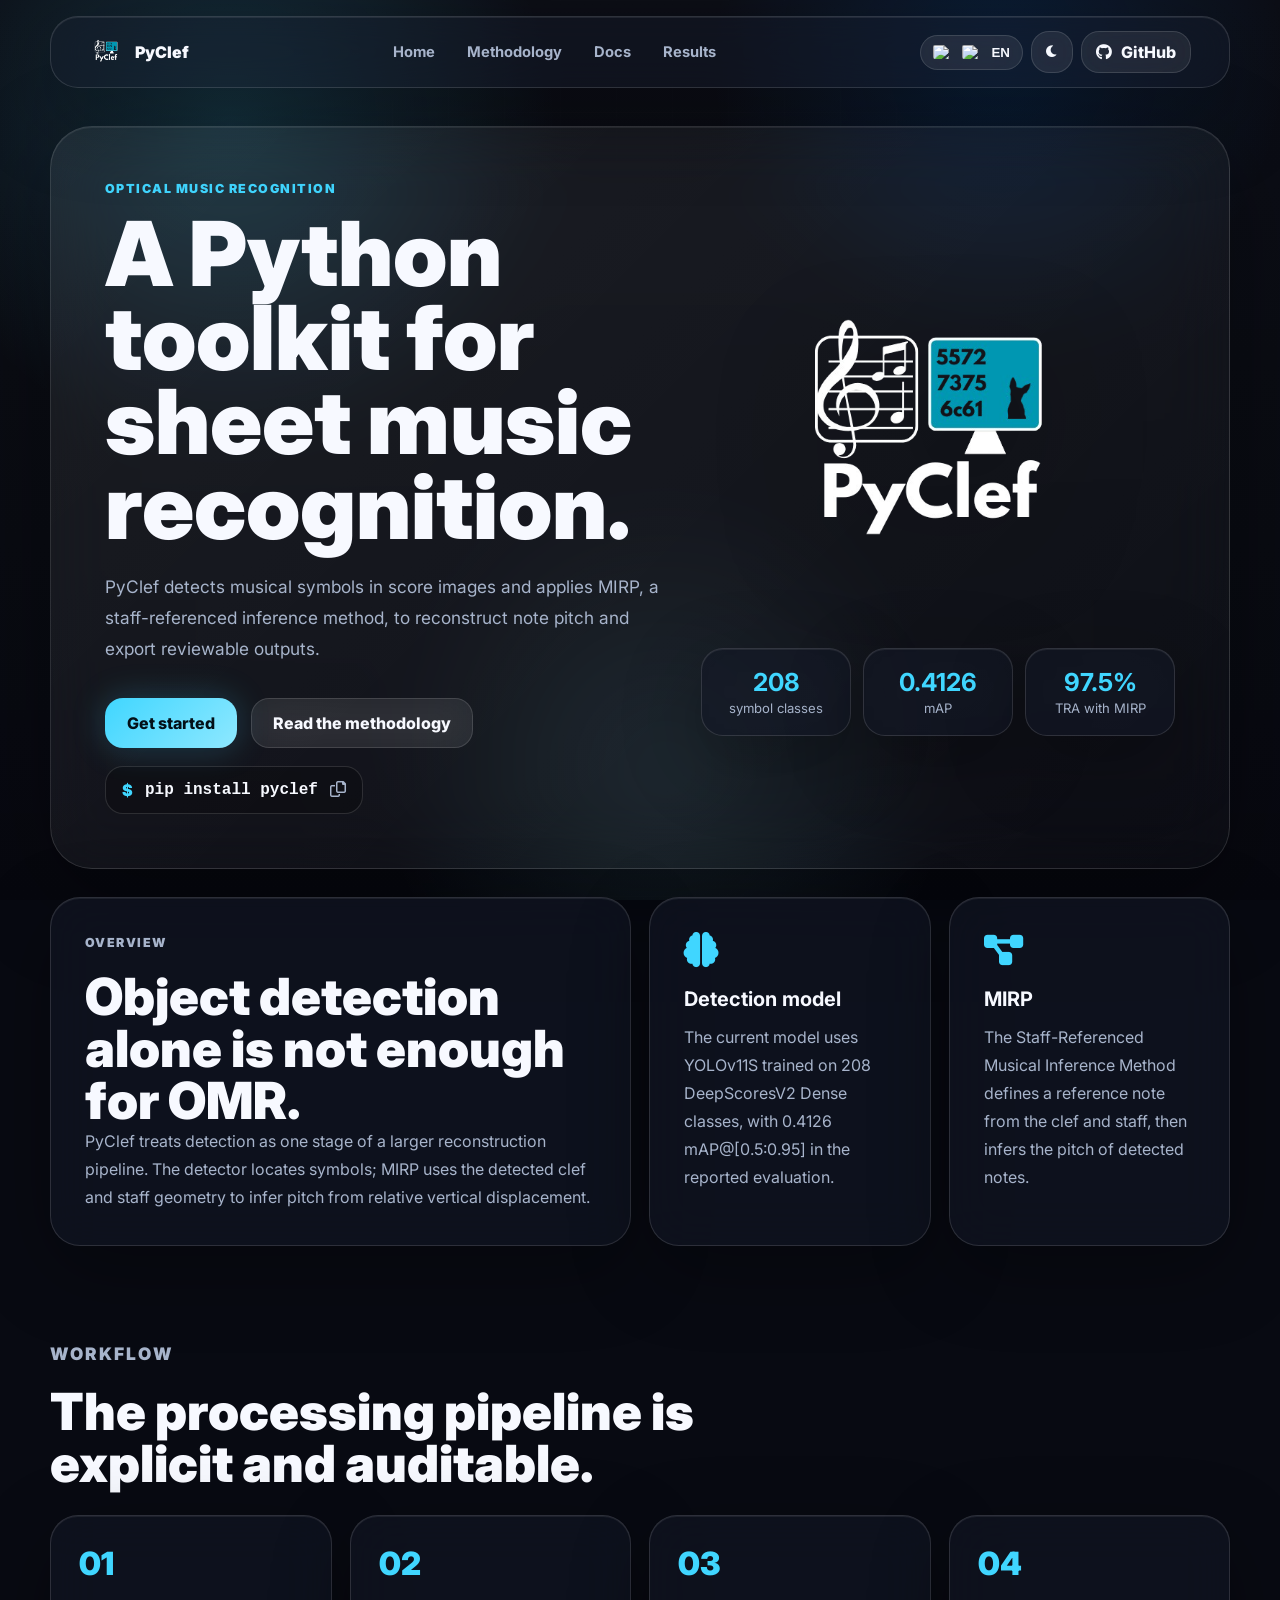
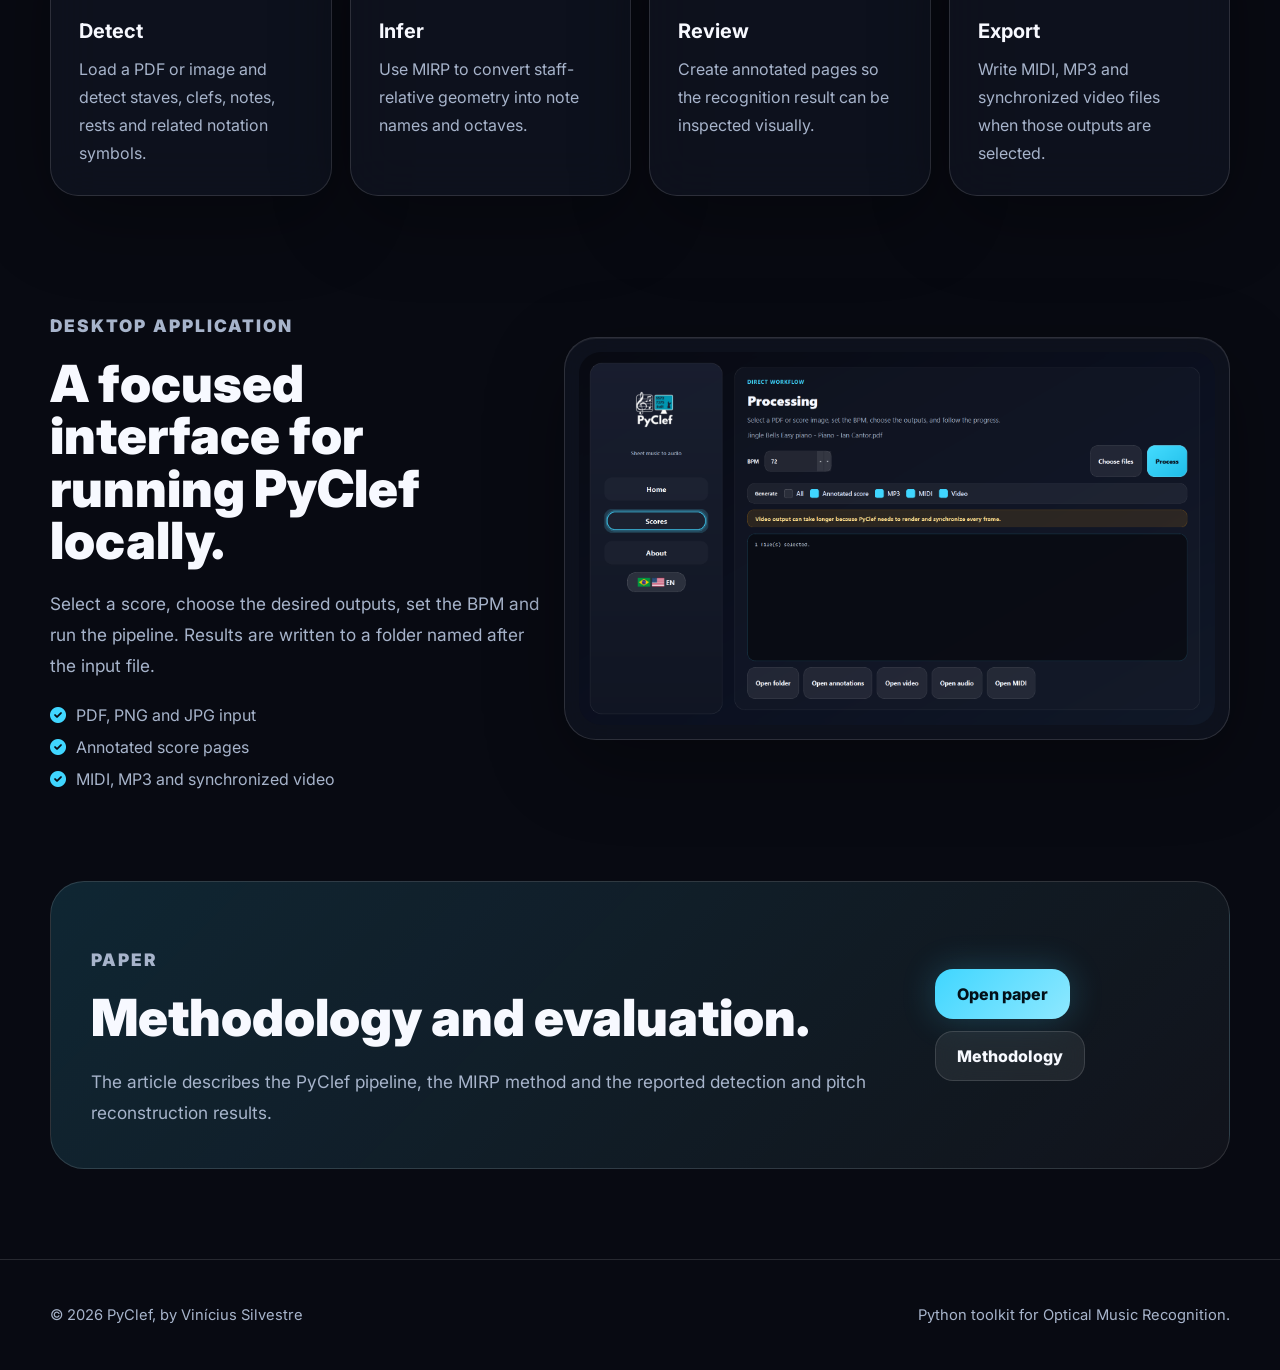
==== commit 7f219993: "Refine website copy and documentation tone" ====
--- a/index.html
+++ b/index.html
@@ -4,7 +4,7 @@
     <meta charset="UTF-8">
     <meta name="viewport" content="width=device-width, initial-scale=1.0, maximum-scale=5.0">
     <title>PyClef | Optical Music Recognition</title>
-    <meta name="description" content="PyClef is a hybrid OMR pipeline that combines YOLO-based symbol detection with MIRP structural refinement for sheet music digitization.">
+    <meta name="description" content="PyClef is a Python toolkit for Optical Music Recognition with YOLO-based detection and MIRP staff-referenced pitch inference.">
     <link rel="stylesheet" href="style.css">
     <link rel="preconnect" href="https://fonts.googleapis.com">
     <link rel="preconnect" href="https://fonts.gstatic.com" crossorigin>
@@ -47,12 +47,12 @@
     <main>
         <section class="hero-section container">
             <div class="hero-copy">
-                <p class="eyebrow" data-i18n="hero-kicker">Optical Music Recognition + MIRP</p>
-                <h1 data-i18n="hero-title">Turn sheet music into structured sound.</h1>
-                <p class="hero-lead" data-i18n="hero-lead">PyClef combines neural symbol detection with a structural refinement methodology to convert scores into annotations, MIDI, MP3 and synchronized video.</p>
+                <p class="eyebrow" data-i18n="hero-kicker">Optical Music Recognition</p>
+                <h1 data-i18n="hero-title">A Python toolkit for sheet music recognition.</h1>
+                <p class="hero-lead" data-i18n="hero-lead">PyClef detects musical symbols in score images and applies MIRP, a staff-referenced inference method, to reconstruct note pitch and export reviewable outputs.</p>
                 <div class="hero-actions">
-                    <a href="docs.html" class="btn-primary" data-i18n="hero-start">Read the docs</a>
-                    <a href="methodology.html" class="btn-secondary" data-i18n="hero-method">Explore MIRP</a>
+                    <a href="docs.html" class="btn-primary" data-i18n="hero-start">Get started</a>
+                    <a href="methodology.html" class="btn-secondary" data-i18n="hero-method">Read the methodology</a>
                 </div>
                 <div class="install-line">
                     <span>$</span>
@@ -75,7 +75,7 @@
                     </div>
                     <div>
                         <strong>97.5%</strong>
-                        <span data-i18n="metric-pitch">pitch accuracy</span>
+                        <span data-i18n="metric-pitch">TRA with MIRP</span>
                     </div>
                 </div>
             </div>
@@ -83,60 +83,60 @@
 
         <section class="container section-grid">
             <article class="glass-card span-2">
-                <p class="eyebrow" data-i18n="intro-kicker">Why PyClef exists</p>
-                <h2 data-i18n="intro-title">A practical bridge between OMR research and usable musical output.</h2>
-                <p data-i18n="intro-text">Most object detectors can find musical symbols, but raw bounding boxes are not enough to reconstruct a score. PyClef adds explicit staff modeling, clef-aware pitch reconstruction, rhythm grouping and export routines so detections become playable and inspectable results.</p>
+                <p class="eyebrow" data-i18n="intro-kicker">Overview</p>
+                <h2 data-i18n="intro-title">Object detection alone is not enough for OMR.</h2>
+                <p data-i18n="intro-text">PyClef treats detection as one stage of a larger reconstruction pipeline. The detector locates symbols; MIRP uses the detected clef and staff geometry to infer pitch from relative vertical displacement.</p>
             </article>
             <article class="glass-card">
                 <i class="fas fa-brain icon-large"></i>
-                <h3 data-i18n="card-neural-title">Neural detection</h3>
-                <p data-i18n="card-neural-text">YOLOv11s is used to detect dense musical notation classes from DeepScoresV2-style inputs.</p>
+                <h3 data-i18n="card-neural-title">Detection model</h3>
+                <p data-i18n="card-neural-text">The current model uses YOLOv11S trained on 208 DeepScoresV2 Dense classes, with 0.4126 mAP@[0.5:0.95] in the reported evaluation.</p>
             </article>
             <article class="glass-card">
                 <i class="fas fa-diagram-project icon-large"></i>
-                <h3 data-i18n="card-mirp-title">MIRP refinement</h3>
-                <p data-i18n="card-mirp-text">The MIRP layer constrains detections with staff geometry, clefs, braces and score structure.</p>
+                <h3 data-i18n="card-mirp-title">MIRP</h3>
+                <p data-i18n="card-mirp-text">The Staff-Referenced Musical Inference Method defines a reference note from the clef and staff, then infers the pitch of detected notes.</p>
             </article>
         </section>
 
         <section class="container">
             <div class="section-heading">
-                <p class="eyebrow" data-i18n="pipeline-kicker">Pipeline</p>
-                <h2 data-i18n="pipeline-title">From image to music-ready artifacts.</h2>
+                <p class="eyebrow" data-i18n="pipeline-kicker">Workflow</p>
+                <h2 data-i18n="pipeline-title">The processing pipeline is explicit and auditable.</h2>
             </div>
             <div class="process-grid">
                 <div class="process-card">
                     <span>01</span>
                     <h3 data-i18n="step-detect-title">Detect</h3>
-                    <p data-i18n="step-detect-text">Read PDF or image pages and locate staves, braces, clefs, notes, rests and accidentals.</p>
+                    <p data-i18n="step-detect-text">Load a PDF or image and detect staves, clefs, notes, rests and related notation symbols.</p>
                 </div>
                 <div class="process-card">
                     <span>02</span>
-                    <h3 data-i18n="step-refine-title">Refine</h3>
-                    <p data-i18n="step-refine-text">Apply MIRP rules to organize detections into musical context instead of isolated boxes.</p>
+                    <h3 data-i18n="step-refine-title">Infer</h3>
+                    <p data-i18n="step-refine-text">Use MIRP to convert staff-relative geometry into note names and octaves.</p>
                 </div>
                 <div class="process-card">
                     <span>03</span>
-                    <h3 data-i18n="step-reconstruct-title">Reconstruct</h3>
-                    <p data-i18n="step-reconstruct-text">Map vertical positions to pitch, align systems and prepare playback events.</p>
+                    <h3 data-i18n="step-reconstruct-title">Review</h3>
+                    <p data-i18n="step-reconstruct-text">Create annotated pages so the recognition result can be inspected visually.</p>
                 </div>
                 <div class="process-card">
                     <span>04</span>
                     <h3 data-i18n="step-export-title">Export</h3>
-                    <p data-i18n="step-export-text">Generate annotated score pages, MIDI, MP3 and a synchronized video preview.</p>
+                    <p data-i18n="step-export-text">Write MIDI, MP3 and synchronized video files when those outputs are selected.</p>
                 </div>
             </div>
         </section>
 
         <section class="container showcase-section">
             <div class="showcase-copy">
-                <p class="eyebrow" data-i18n="app-kicker">Desktop workflow</p>
-                <h2 data-i18n="app-title">Designed for quick score experiments.</h2>
-                <p data-i18n="app-text">The desktop interface keeps the workflow direct: select the score, choose outputs, process, then inspect the generated files in a results folder.</p>
+                <p class="eyebrow" data-i18n="app-kicker">Desktop application</p>
+                <h2 data-i18n="app-title">A focused interface for running PyClef locally.</h2>
+                <p data-i18n="app-text">Select a score, choose the desired outputs, set the BPM and run the pipeline. Results are written to a folder named after the input file.</p>
                 <ul class="feature-list">
-                    <li><i class="fas fa-check-circle"></i> <span data-i18n="app-f1">PDF and image input</span></li>
-                    <li><i class="fas fa-check-circle"></i> <span data-i18n="app-f2">Annotated score output</span></li>
-                    <li><i class="fas fa-check-circle"></i> <span data-i18n="app-f3">Audio, MIDI and synchronized video</span></li>
+                    <li><i class="fas fa-check-circle"></i> <span data-i18n="app-f1">PDF, PNG and JPG input</span></li>
+                    <li><i class="fas fa-check-circle"></i> <span data-i18n="app-f2">Annotated score pages</span></li>
+                    <li><i class="fas fa-check-circle"></i> <span data-i18n="app-f3">MIDI, MP3 and synchronized video</span></li>
                 </ul>
             </div>
             <div class="showcase-card wide">
@@ -146,13 +146,13 @@
 
         <section class="container cta-section">
             <div>
-                <p class="eyebrow" data-i18n="paper-kicker">Research reference</p>
-                <h2 data-i18n="paper-title">Read the article and methodology notes.</h2>
-                <p data-i18n="paper-text">The site includes a research-oriented methodology page, a documentation page for users, and a downloadable PDF of the current paper draft.</p>
+                <p class="eyebrow" data-i18n="paper-kicker">Paper</p>
+                <h2 data-i18n="paper-title">Methodology and evaluation.</h2>
+                <p data-i18n="paper-text">The article describes the PyClef pipeline, the MIRP method and the reported detection and pitch reconstruction results.</p>
             </div>
             <div class="cta-actions">
-                <a href="papers/pyclef-mirp-paper.pdf" class="btn-primary" target="_blank" data-i18n="paper-download">Open paper PDF</a>
-                <a href="methodology.html" class="btn-secondary" data-i18n="paper-method">View methodology</a>
+                <a href="papers/pyclef-mirp-paper.pdf" class="btn-primary" target="_blank" data-i18n="paper-download">Open paper</a>
+                <a href="methodology.html" class="btn-secondary" data-i18n="paper-method">Methodology</a>
             </div>
         </section>
     </main>
@@ -165,7 +165,7 @@
     <footer class="footer-main">
         <div class="container footer-content">
             <span>&copy; 2026 PyClef, by Vinícius Silvestre</span>
-            <span data-i18n="footer-text">Hybrid Optical Music Recognition research and tooling.</span>
+            <span data-i18n="footer-text">Python toolkit for Optical Music Recognition.</span>
         </div>
     </footer>
 
--- a/style.css
+++ b/style.css
@@ -151,7 +151,7 @@
 .hero-visual { display: grid; place-items: center; gap: 28px; }
 .hero-logo { width: min(360px, 78vw); filter: drop-shadow(0 24px 50px rgba(0,0,0,0.25)); }
 .metric-strip { width: 100%; display: grid; grid-template-columns: repeat(3, 1fr); gap: 12px; }
-.metric-strip div, .glass-card, .process-card, .showcase-card, .doc-card, .timeline-card, .citation-box {
+.metric-strip div, .glass-card, .process-card, .showcase-card, .doc-card, .timeline-card, .citation-box, .guide-card {
     border: 1px solid var(--border);
     background: var(--card-bg);
     backdrop-filter: blur(24px);
@@ -201,6 +201,13 @@
 .timeline { display: grid; gap: 16px; margin-top: 26px; }
 .timeline-card { display: grid; grid-template-columns: 90px 1fr; gap: 18px; align-items: start; }
 .timeline-card span { color: var(--accent); font-size: 1.6rem; font-weight: 900; }
+.guide-grid { display: grid; grid-template-columns: repeat(2, 1fr); gap: 20px; margin-top: 26px; }
+.guide-card { border-radius: 30px; overflow: hidden; }
+.guide-card img { border-radius: 0; aspect-ratio: 16 / 9; object-fit: cover; object-position: top left; border-bottom: 1px solid var(--border); }
+.guide-card div { padding: 24px; }
+.guide-card span { display: inline-flex; color: var(--accent); font-size: 0.86rem; font-weight: 900; margin-bottom: 12px; letter-spacing: 0.12em; }
+.guide-card h3 { font-size: 1.25rem; margin-bottom: 10px; }
+.guide-card p { color: var(--muted); line-height: 1.7; }
 .comparison-table { width: 100%; border-collapse: separate; border-spacing: 0 12px; margin-top: 30px; }
 .comparison-table th, .comparison-table td { padding: 18px; text-align: left; background: var(--card-bg); border-top: 1px solid var(--border); border-bottom: 1px solid var(--border); }
 .comparison-table th:first-child, .comparison-table td:first-child { border-left: 1px solid var(--border); border-radius: 18px 0 0 18px; }
@@ -218,7 +225,7 @@
 @media (max-width: 980px) {
     .nav-links { display: none; }
     .hero-section, .showcase-section { grid-template-columns: 1fr; }
-    .section-grid, .process-grid, .doc-grid, .method-grid { grid-template-columns: 1fr 1fr; }
+    .section-grid, .process-grid, .doc-grid, .method-grid, .guide-grid { grid-template-columns: 1fr 1fr; }
     .span-2 { grid-column: span 2; }
     .cta-section { align-items: flex-start; flex-direction: column; }
 }
@@ -232,7 +239,7 @@
     .hero-copy h1, .page-hero h1 { font-size: 2.75rem; }
     .hero-actions, .cta-actions { flex-direction: column; align-items: stretch; }
     .btn-primary, .btn-secondary { width: 100%; }
-    .metric-strip, .section-grid, .process-grid, .doc-grid, .method-grid { grid-template-columns: 1fr; }
+    .metric-strip, .section-grid, .process-grid, .doc-grid, .method-grid, .guide-grid { grid-template-columns: 1fr; }
     .span-2 { grid-column: span 1; }
     .glass-card, .process-card, .doc-card, .timeline-card, .citation-box { padding: 24px; border-radius: 24px; }
     .timeline-card { grid-template-columns: 1fr; }
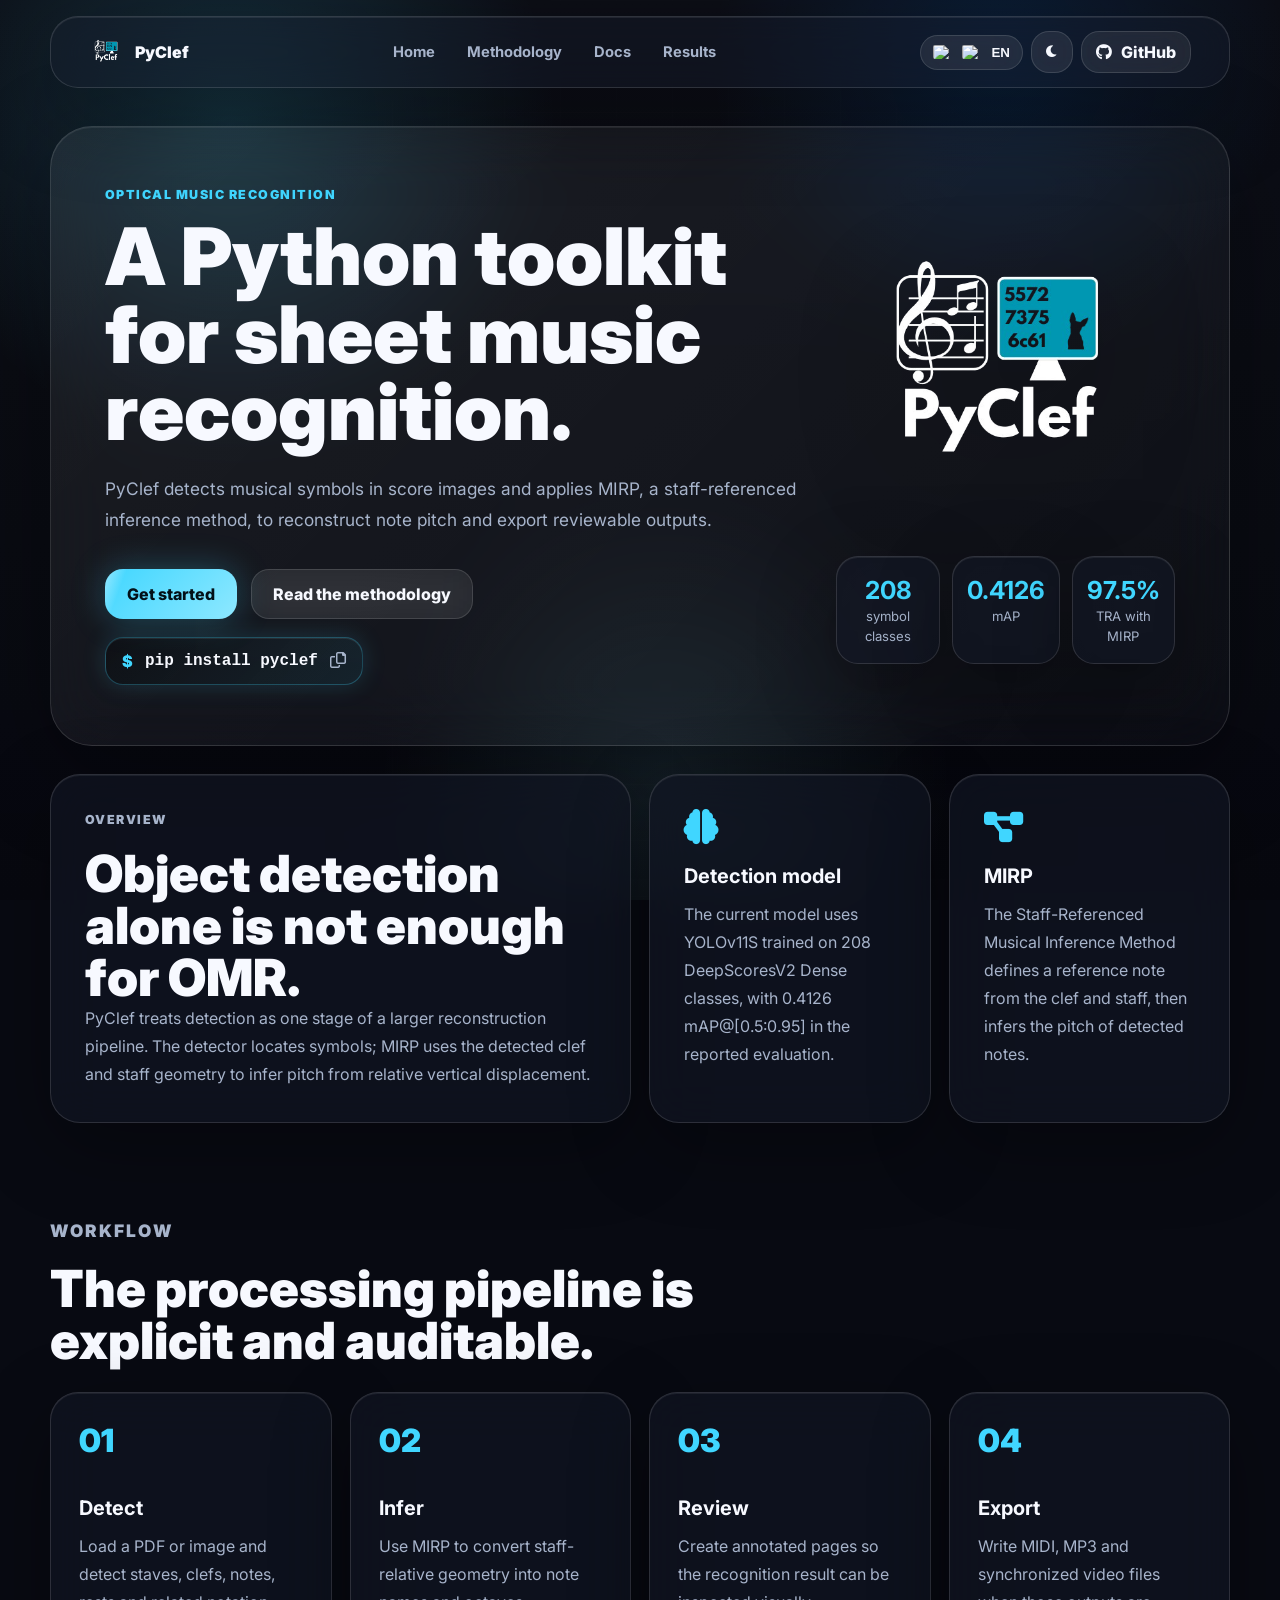
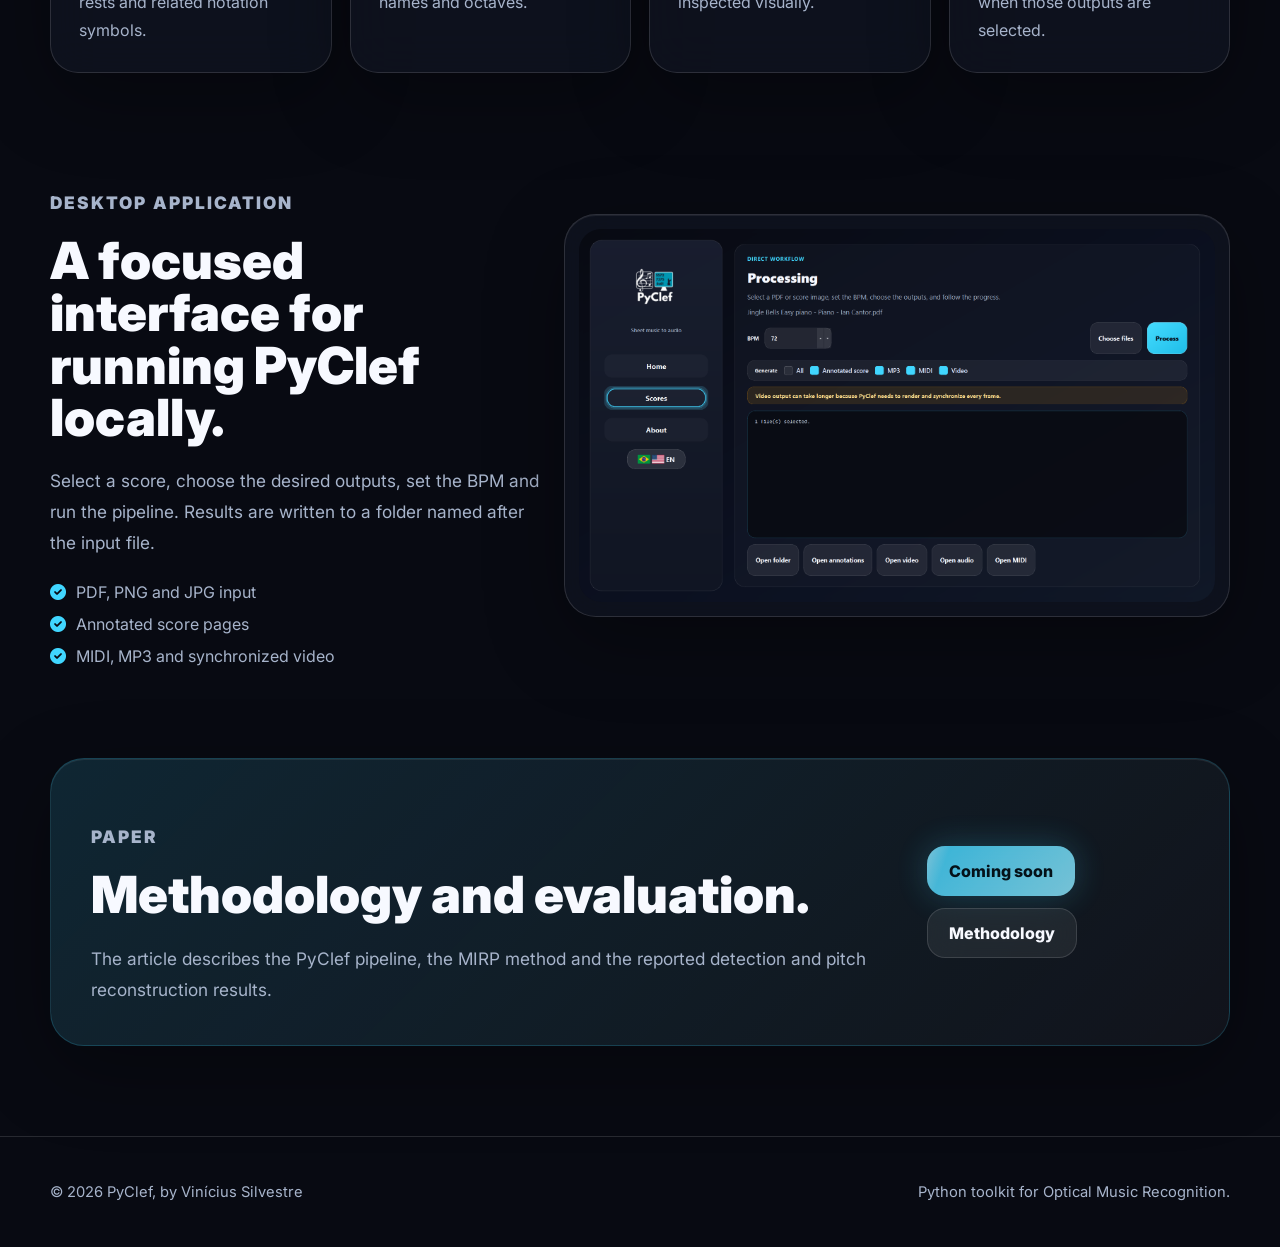
==== commit afb70580: "Hide unreleased MIRP paper" ====
--- a/index.html
+++ b/index.html
@@ -151,7 +151,7 @@
                 <p data-i18n="paper-text">The article describes the PyClef pipeline, the MIRP method and the reported detection and pitch reconstruction results.</p>
             </div>
             <div class="cta-actions">
-                <a href="papers/pyclef-mirp-paper.pdf" class="btn-primary" target="_blank" data-i18n="paper-download">Open paper</a>
+                <span class="btn-primary disabled-link" data-i18n="paper-download">Coming soon</span>
                 <a href="methodology.html" class="btn-secondary" data-i18n="paper-method">Methodology</a>
             </div>
         </section>
--- a/style.css
+++ b/style.css
@@ -12,16 +12,16 @@
 }
 
 :root[data-theme="light"] {
-    --bg: #eef5fb;
-    --card-bg: rgba(255, 255, 255, 0.72);
-    --card-strong: rgba(255, 255, 255, 0.9);
-    --text: #101827;
-    --accent: #0071e3;
-    --accent-2: #00a6d6;
-    --border: rgba(10, 22, 40, 0.12);
-    --muted: #5f6f85;
-    --glass: rgba(255, 255, 255, 0.64);
-    --shadow: rgba(23, 48, 80, 0.16);
+    --bg: #eaf7ff;
+    --card-bg: rgba(255, 255, 255, 0.62);
+    --card-strong: rgba(255, 255, 255, 0.82);
+    --text: #08121f;
+    --accent: #008ce8;
+    --accent-2: #16d7ff;
+    --border: rgba(0, 92, 150, 0.18);
+    --muted: #48627e;
+    --glass: rgba(255, 255, 255, 0.54);
+    --shadow: rgba(0, 68, 120, 0.18);
 }
 
 * { box-sizing: border-box; margin: 0; padding: 0; }
@@ -47,6 +47,14 @@
         linear-gradient(180deg, rgba(255,255,255,0.02), rgba(0,0,0,0.12));
 }
 
+:root[data-theme="light"] body::before {
+    background:
+        radial-gradient(circle at 14% 18%, rgba(22, 215, 255, 0.38), transparent 28%),
+        radial-gradient(circle at 84% 8%, rgba(0, 140, 232, 0.24), transparent 24%),
+        radial-gradient(circle at 64% 88%, rgba(91, 114, 255, 0.14), transparent 30%),
+        linear-gradient(145deg, #f8fdff 0%, #dff4ff 45%, #f2fbff 100%);
+}
+
 body::after {
     content: "";
     position: fixed;
@@ -56,6 +64,39 @@
     background-image: linear-gradient(rgba(255,255,255,0.025) 1px, transparent 1px), linear-gradient(90deg, rgba(255,255,255,0.02) 1px, transparent 1px);
     background-size: 56px 56px;
     mask-image: radial-gradient(circle at center, black, transparent 78%);
+}
+
+:root[data-theme="light"] body::after {
+    background-image:
+        linear-gradient(rgba(0, 140, 232, 0.055) 1px, transparent 1px),
+        linear-gradient(90deg, rgba(0, 140, 232, 0.045) 1px, transparent 1px);
+}
+
+@keyframes neon-pulse {
+    0%, 100% {
+        box-shadow:
+            0 0 0 rgba(64, 214, 255, 0),
+            0 18px 48px var(--shadow),
+            inset 0 1px 0 rgba(255,255,255,0.08);
+    }
+    50% {
+        box-shadow:
+            0 0 28px rgba(64, 214, 255, 0.34),
+            0 24px 70px var(--shadow),
+            inset 0 1px 0 rgba(255,255,255,0.14);
+    }
+}
+
+@keyframes neon-scan {
+    0% { transform: translateX(-130%); opacity: 0; }
+    18% { opacity: 0.75; }
+    52% { opacity: 0.35; }
+    100% { transform: translateX(130%); opacity: 0; }
+}
+
+@keyframes button-glow {
+    0%, 100% { box-shadow: 0 0 28px rgba(64, 214, 255, 0.28), 0 12px 34px var(--shadow); }
+    50% { box-shadow: 0 0 46px rgba(64, 214, 255, 0.48), 0 18px 46px var(--shadow); }
 }
 
 a { color: inherit; }
@@ -75,6 +116,15 @@
     box-shadow: 0 24px 90px var(--shadow), inset 0 1px 0 rgba(255,255,255,0.08);
 }
 
+:root[data-theme="light"] .navbar,
+:root[data-theme="light"] .hero-section,
+:root[data-theme="light"] .page-hero {
+    background: linear-gradient(135deg, rgba(255,255,255,0.76), rgba(224,247,255,0.42));
+    box-shadow:
+        0 30px 95px rgba(0, 82, 145, 0.18),
+        inset 0 1px 0 rgba(255,255,255,0.72);
+}
+
 .nav-content { min-height: 70px; display: flex; align-items: center; justify-content: space-between; gap: 20px; padding: 0 18px; }
 .nav-brand { display: inline-flex; align-items: center; gap: 10px; text-decoration: none; font-weight: 900; letter-spacing: 0; }
 .nav-logo { width: 36px; height: 36px; object-fit: contain; }
@@ -88,7 +138,11 @@
     border-radius: 16px;
     transition: 0.22s ease;
 }
-.nav-links a:hover, .nav-links a.active { color: var(--text); background: rgba(255,255,255,0.08); }
+.nav-links a:hover, .nav-links a.active {
+    color: var(--text);
+    background: rgba(64, 214, 255, 0.10);
+    box-shadow: inset 0 0 0 1px rgba(64, 214, 255, 0.22), 0 0 22px rgba(64, 214, 255, 0.10);
+}
 .nav-actions { display: flex; align-items: center; gap: 8px; }
 
 .btn-ghost, .btn-github, .btn-primary, .btn-secondary {
@@ -107,9 +161,50 @@
 }
 .btn-ghost { background: rgba(255,255,255,0.08); color: var(--text); padding: 9px 12px; }
 .btn-github { background: rgba(255,255,255,0.07); padding: 10px 14px; }
-.btn-primary { background: linear-gradient(135deg, var(--accent), var(--accent-2)); color: #031018; padding: 15px 22px; border: none; box-shadow: 0 0 34px rgba(64, 214, 255, 0.22); }
+.btn-primary {
+    position: relative;
+    overflow: hidden;
+    background: linear-gradient(135deg, var(--accent), var(--accent-2));
+    color: #031018;
+    padding: 15px 22px;
+    border: none;
+    box-shadow: 0 0 34px rgba(64, 214, 255, 0.28);
+}
+
+:root[data-theme="light"] .btn-primary {
+    color: #031018;
+    box-shadow: 0 0 36px rgba(0, 140, 232, 0.30), 0 16px 36px rgba(0, 92, 150, 0.16);
+}
+.btn-primary::after {
+    content: "";
+    position: absolute;
+    inset: -40% auto -40% -30%;
+    width: 40%;
+    transform: skewX(-20deg);
+    background: linear-gradient(90deg, transparent, rgba(255,255,255,0.55), transparent);
+    animation: neon-scan 3.8s ease-in-out infinite;
+}
 .btn-secondary { background: rgba(255,255,255,0.07); color: var(--text); padding: 14px 21px; }
-.btn-ghost:hover, .btn-github:hover, .btn-primary:hover, .btn-secondary:hover { transform: translateY(-2px); box-shadow: 0 16px 45px var(--shadow); }
+:root[data-theme="light"] .btn-secondary,
+:root[data-theme="light"] .btn-ghost,
+:root[data-theme="light"] .btn-github {
+    background: rgba(255,255,255,0.54);
+}
+.btn-ghost:hover, .btn-github:hover, .btn-primary:hover, .btn-secondary:hover {
+    transform: translateY(-2px);
+    border-color: rgba(64, 214, 255, 0.42);
+    box-shadow: 0 0 28px rgba(64, 214, 255, 0.20), 0 16px 45px var(--shadow);
+}
+.btn-primary:hover { animation: button-glow 1.8s ease-in-out infinite; }
+.disabled-link {
+    cursor: default;
+    pointer-events: none;
+    opacity: 0.82;
+}
+.disabled-link:hover {
+    transform: none;
+    animation: none;
+}
 .icon-btn { width: 42px; height: 42px; padding: 0; }
 .flag-img { width: 20px; height: 14px; object-fit: cover; border-radius: 2px; }
 
@@ -118,9 +213,10 @@
     margin-top: 38px;
     padding: 54px;
     display: grid;
-    grid-template-columns: 1.08fr 0.92fr;
-    gap: 40px;
+    grid-template-columns: minmax(0, 1.35fr) minmax(280px, 0.65fr);
+    gap: 28px;
     align-items: center;
+    overflow: hidden;
     border: 1px solid var(--border);
     border-radius: 42px;
     background: linear-gradient(135deg, rgba(255,255,255,0.07), rgba(255,255,255,0.025));
@@ -130,7 +226,16 @@
 }
 
 .eyebrow { color: var(--accent); text-transform: uppercase; letter-spacing: 0.12em; font-size: 0.78rem; font-weight: 900; margin-bottom: 16px; }
-.hero-copy h1, .page-hero h1 { font-size: clamp(3rem, 7vw, 6.4rem); line-height: 0.94; letter-spacing: 0; font-weight: 900; max-width: 820px; }
+.hero-copy, .hero-visual { min-width: 0; }
+.hero-copy h1, .page-hero h1 {
+    font-size: clamp(3rem, 6.2vw, 5.8rem);
+    line-height: 0.98;
+    letter-spacing: 0;
+    font-weight: 900;
+    max-width: 820px;
+    overflow-wrap: normal;
+}
+html:lang(pt) .hero-copy h1 { font-size: clamp(2.85rem, 5.6vw, 5.25rem); max-width: 760px; }
 .hero-lead, .page-hero p, .section-heading p, .showcase-copy p, .cta-section p { color: var(--muted); font-size: 1.08rem; line-height: 1.8; margin-top: 22px; }
 .hero-actions { display: flex; gap: 14px; margin-top: 34px; flex-wrap: wrap; }
 .install-line {
@@ -141,15 +246,34 @@
     display: flex;
     align-items: center;
     gap: 12px;
-    background: rgba(0,0,0,0.22);
-    border: 1px solid var(--border);
-}
-.install-line span { color: var(--accent); font-weight: 900; }
-.install-line code { font-family: "Courier New", monospace; font-weight: 800; }
-.copy-btn { border: none; background: transparent; color: var(--muted); cursor: pointer; font-size: 1rem; }
+    position: relative;
+    overflow: hidden;
+    background: linear-gradient(135deg, rgba(0,0,0,0.28), rgba(64,214,255,0.08));
+    border: 1px solid rgba(64, 214, 255, 0.28);
+    box-shadow: 0 0 24px rgba(64, 214, 255, 0.16), inset 0 1px 0 rgba(255,255,255,0.08);
+}
+
+:root[data-theme="light"] .install-line {
+    background: linear-gradient(135deg, rgba(255,255,255,0.74), rgba(0,140,232,0.10));
+    border-color: rgba(0, 140, 232, 0.28);
+    box-shadow: 0 0 28px rgba(0, 140, 232, 0.18), inset 0 1px 0 rgba(255,255,255,0.62);
+}
+.install-line::before {
+    content: "";
+    position: absolute;
+    inset: 0;
+    pointer-events: none;
+    border-radius: inherit;
+    background: linear-gradient(90deg, transparent, rgba(64,214,255,0.22), transparent);
+    transform: translateX(-120%);
+    animation: neon-scan 4.4s ease-in-out infinite;
+}
+.install-line span { position: relative; z-index: 1; color: var(--accent); font-weight: 900; }
+.install-line code { position: relative; z-index: 1; font-family: "Courier New", monospace; font-weight: 800; }
+.copy-btn { position: relative; z-index: 1; border: none; background: transparent; color: var(--muted); cursor: pointer; font-size: 1rem; }
 
 .hero-visual { display: grid; place-items: center; gap: 28px; }
-.hero-logo { width: min(360px, 78vw); filter: drop-shadow(0 24px 50px rgba(0,0,0,0.25)); }
+.hero-logo { width: min(320px, 100%); filter: drop-shadow(0 24px 50px rgba(0,0,0,0.25)); }
 .metric-strip { width: 100%; display: grid; grid-template-columns: repeat(3, 1fr); gap: 12px; }
 .metric-strip div, .glass-card, .process-card, .showcase-card, .doc-card, .timeline-card, .citation-box, .guide-card {
     border: 1px solid var(--border);
@@ -158,9 +282,29 @@
     -webkit-backdrop-filter: blur(24px);
     box-shadow: 0 24px 80px var(--shadow), inset 0 1px 0 rgba(255,255,255,0.07);
 }
+
+:root[data-theme="light"] .metric-strip div,
+:root[data-theme="light"] .glass-card,
+:root[data-theme="light"] .process-card,
+:root[data-theme="light"] .showcase-card,
+:root[data-theme="light"] .doc-card,
+:root[data-theme="light"] .timeline-card,
+:root[data-theme="light"] .citation-box,
+:root[data-theme="light"] .guide-card {
+    background: linear-gradient(145deg, rgba(255,255,255,0.72), rgba(233,249,255,0.46));
+    box-shadow:
+        0 24px 70px rgba(0, 72, 128, 0.14),
+        inset 0 1px 0 rgba(255,255,255,0.72);
+}
 .metric-strip div { border-radius: 22px; padding: 18px 14px; text-align: center; }
+.metric-strip div:hover, .glass-card:hover, .process-card:hover, .doc-card:hover, .timeline-card:hover, .guide-card:hover {
+    border-color: rgba(64, 214, 255, 0.34);
+    transform: translateY(-3px);
+    box-shadow: 0 0 30px rgba(64, 214, 255, 0.14), 0 28px 90px var(--shadow), inset 0 1px 0 rgba(255,255,255,0.10);
+}
+.metric-strip div, .glass-card, .process-card, .doc-card, .timeline-card, .guide-card { transition: transform 0.24s ease, border-color 0.24s ease, box-shadow 0.24s ease; }
 .metric-strip strong { display: block; color: var(--accent); font-size: 1.55rem; }
-.metric-strip span { color: var(--muted); font-size: 0.82rem; }
+.metric-strip span { color: var(--muted); font-size: 0.82rem; overflow-wrap: anywhere; }
 
 .section-grid { margin-top: 28px; display: grid; grid-template-columns: repeat(4, 1fr); gap: 18px; }
 .glass-card { border-radius: 30px; padding: 34px; }
@@ -183,7 +327,25 @@
 .showcase-card { border-radius: 32px; padding: 14px; overflow: hidden; }
 .zoomable-img { width: 100%; display: block; border-radius: 22px; cursor: zoom-in; }
 
-.cta-section { margin-top: 92px; padding: 40px; border-radius: 34px; display: flex; align-items: center; justify-content: space-between; gap: 24px; background: linear-gradient(135deg, rgba(64,214,255,0.14), rgba(255,255,255,0.04)); border: 1px solid var(--border); }
+.cta-section {
+    margin-top: 92px;
+    padding: 40px;
+    border-radius: 34px;
+    display: flex;
+    align-items: center;
+    justify-content: space-between;
+    gap: 24px;
+    background: linear-gradient(135deg, rgba(64,214,255,0.14), rgba(255,255,255,0.04));
+    border: 1px solid rgba(64, 214, 255, 0.18);
+    box-shadow: 0 24px 80px var(--shadow), inset 0 1px 0 rgba(255,255,255,0.08);
+}
+
+:root[data-theme="light"] .cta-section {
+    background:
+        linear-gradient(135deg, rgba(0,140,232,0.18), rgba(22,215,255,0.08)),
+        rgba(255,255,255,0.42);
+    box-shadow: 0 28px 86px rgba(0, 82, 145, 0.18), inset 0 1px 0 rgba(255,255,255,0.68);
+}
 .cta-actions { display: flex; gap: 12px; flex-wrap: wrap; }
 
 .page-hero { margin-top: 38px; padding: 54px; border-radius: 42px; border: 1px solid var(--border); background: var(--glass); backdrop-filter: blur(30px); -webkit-backdrop-filter: blur(30px); }
@@ -225,9 +387,11 @@
 @media (max-width: 980px) {
     .nav-links { display: none; }
     .hero-section, .showcase-section { grid-template-columns: 1fr; }
+    .hero-logo { width: min(300px, 70vw); }
     .section-grid, .process-grid, .doc-grid, .method-grid, .guide-grid { grid-template-columns: 1fr 1fr; }
     .span-2 { grid-column: span 2; }
-    .cta-section { align-items: flex-start; flex-direction: column; }
+    .cta-section { align-items: center; flex-direction: column; text-align: center; }
+    .cta-actions { justify-content: center; width: 100%; }
 }
 
 @media (max-width: 640px) {
@@ -236,12 +400,21 @@
     .nav-content { padding: 0 12px; gap: 10px; }
     .nav-brand span, .btn-github span { display: none; }
     .hero-section, .page-hero { padding: 34px 22px; border-radius: 30px; }
-    .hero-copy h1, .page-hero h1 { font-size: 2.75rem; }
-    .hero-actions, .cta-actions { flex-direction: column; align-items: stretch; }
-    .btn-primary, .btn-secondary { width: 100%; }
+    .hero-copy h1, .page-hero h1, html:lang(pt) .hero-copy h1 { font-size: clamp(2.35rem, 12vw, 2.75rem); }
+    .hero-actions, .cta-actions { flex-direction: column; align-items: center; }
+    .btn-primary, .btn-secondary { width: min(100%, 280px); }
+    .install-line { width: min(100%, 320px); justify-content: center; margin-left: auto; margin-right: auto; }
     .metric-strip, .section-grid, .process-grid, .doc-grid, .method-grid, .guide-grid { grid-template-columns: 1fr; }
     .span-2 { grid-column: span 1; }
     .glass-card, .process-card, .doc-card, .timeline-card, .citation-box { padding: 24px; border-radius: 24px; }
     .timeline-card { grid-template-columns: 1fr; }
     .footer-content { flex-direction: column; }
 }
+
+@media (prefers-reduced-motion: reduce) {
+    *, *::before, *::after {
+        animation-duration: 0.001ms !important;
+        animation-iteration-count: 1 !important;
+        scroll-behavior: auto !important;
+    }
+}
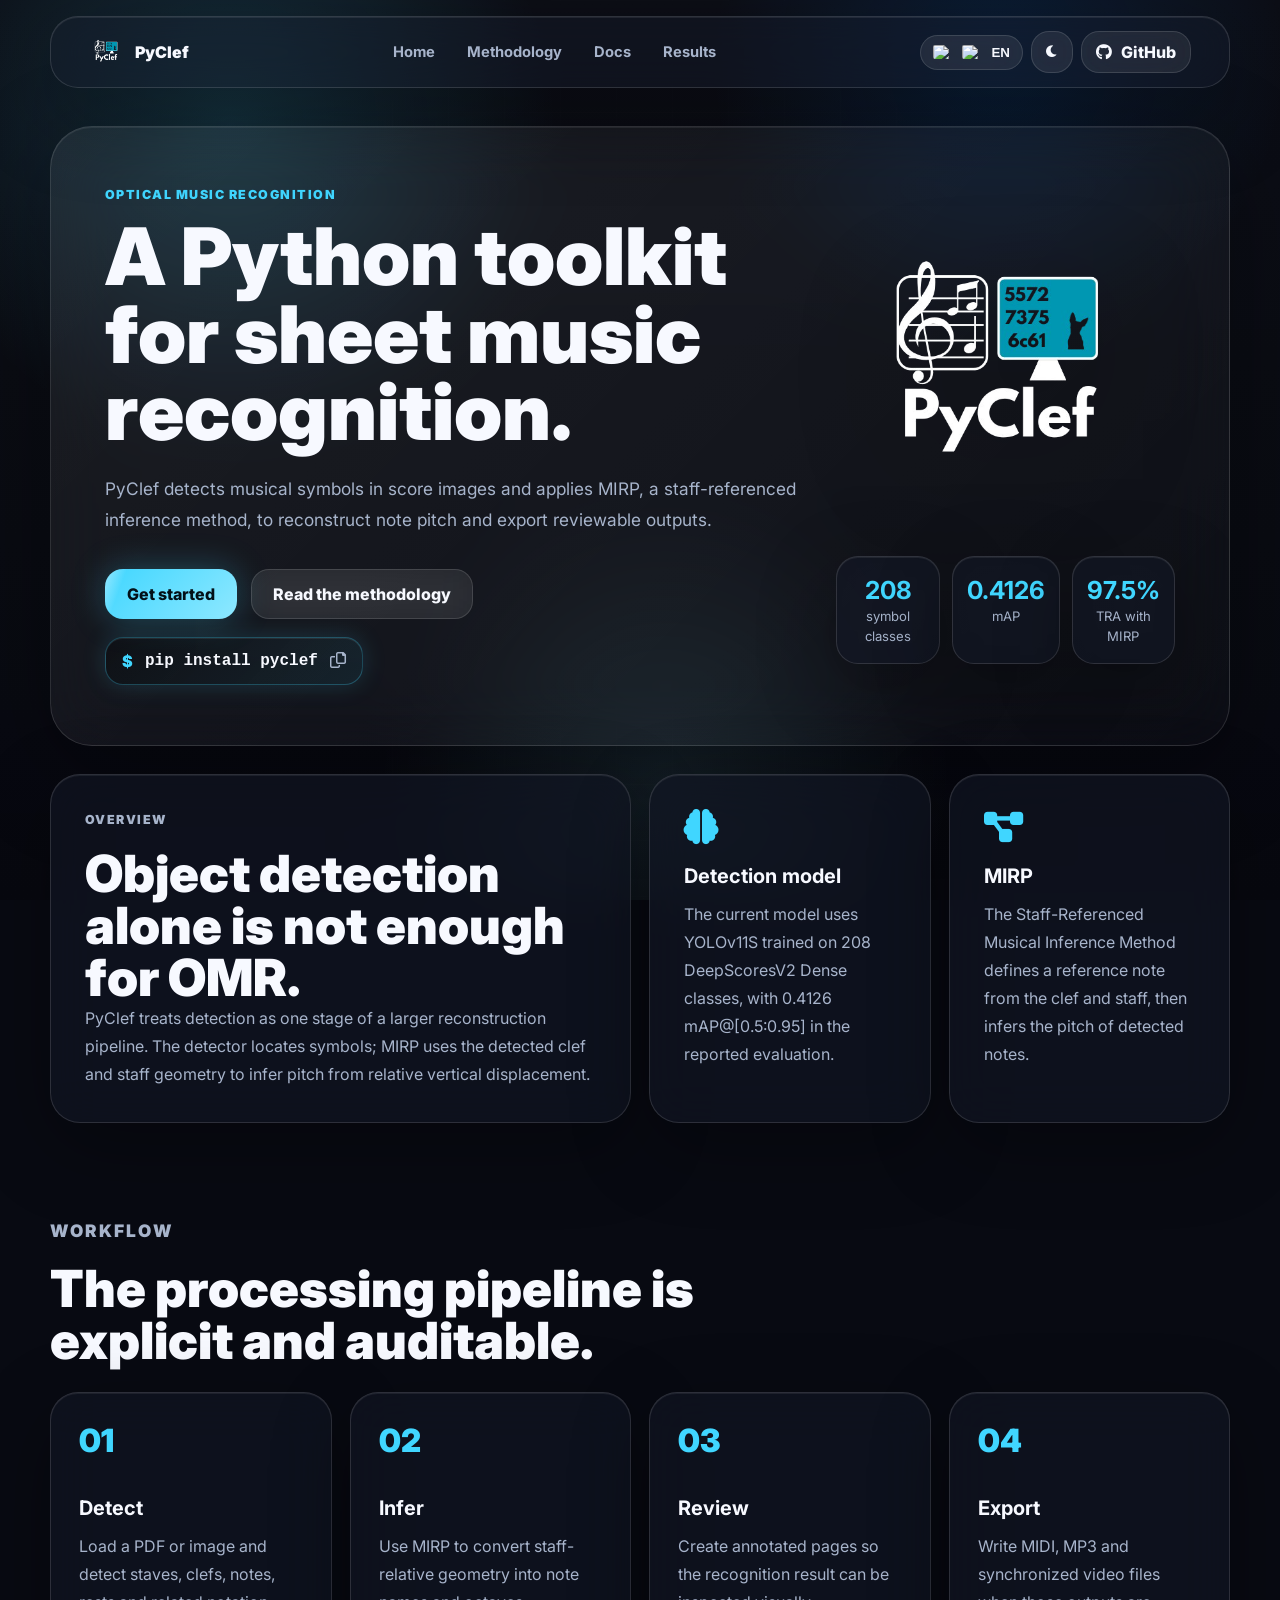
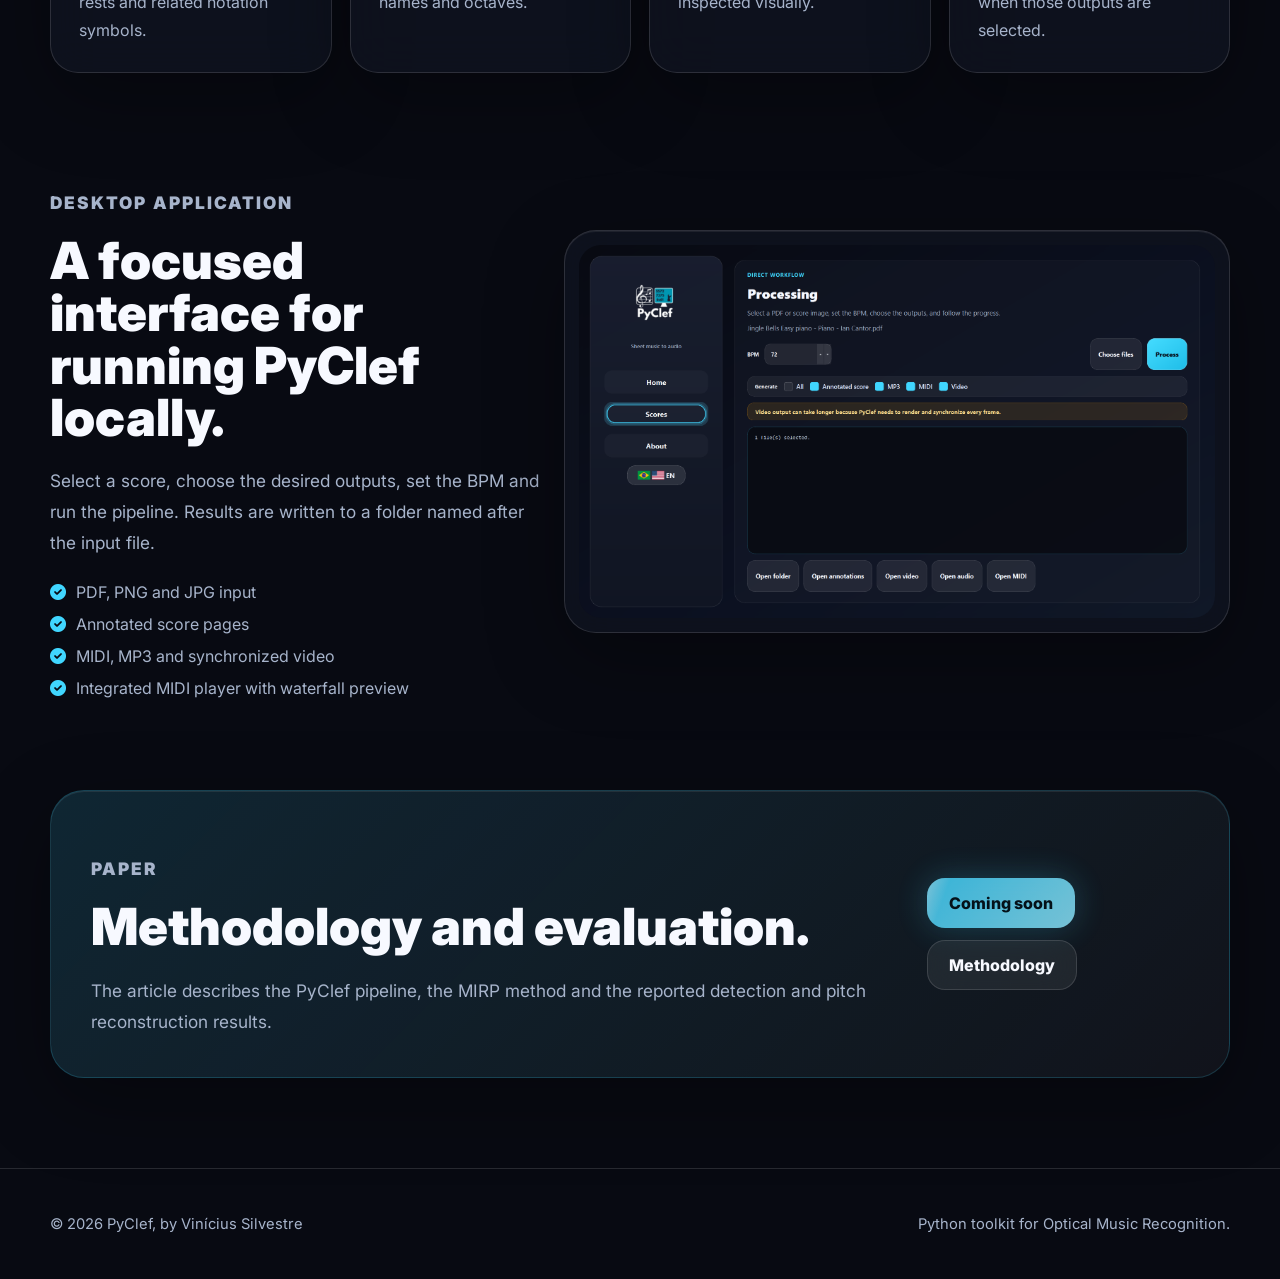
==== commit 27af6e42: "Document MIDI player workflow" ====
--- a/index.html
+++ b/index.html
@@ -137,6 +137,7 @@
                     <li><i class="fas fa-check-circle"></i> <span data-i18n="app-f1">PDF, PNG and JPG input</span></li>
                     <li><i class="fas fa-check-circle"></i> <span data-i18n="app-f2">Annotated score pages</span></li>
                     <li><i class="fas fa-check-circle"></i> <span data-i18n="app-f3">MIDI, MP3 and synchronized video</span></li>
+                    <li><i class="fas fa-check-circle"></i> <span data-i18n="app-f4">Integrated MIDI player with waterfall preview</span></li>
                 </ul>
             </div>
             <div class="showcase-card wide">
--- a/style.css
+++ b/style.css
@@ -275,7 +275,7 @@
 .hero-visual { display: grid; place-items: center; gap: 28px; }
 .hero-logo { width: min(320px, 100%); filter: drop-shadow(0 24px 50px rgba(0,0,0,0.25)); }
 .metric-strip { width: 100%; display: grid; grid-template-columns: repeat(3, 1fr); gap: 12px; }
-.metric-strip div, .glass-card, .process-card, .showcase-card, .doc-card, .timeline-card, .citation-box, .guide-card {
+.metric-strip div, .glass-card, .process-card, .showcase-card, .doc-card, .timeline-card, .citation-box, .guide-card, .midi-feature-list article {
     border: 1px solid var(--border);
     background: var(--card-bg);
     backdrop-filter: blur(24px);
@@ -290,7 +290,8 @@
 :root[data-theme="light"] .doc-card,
 :root[data-theme="light"] .timeline-card,
 :root[data-theme="light"] .citation-box,
-:root[data-theme="light"] .guide-card {
+:root[data-theme="light"] .guide-card,
+:root[data-theme="light"] .midi-feature-list article {
     background: linear-gradient(145deg, rgba(255,255,255,0.72), rgba(233,249,255,0.46));
     box-shadow:
         0 24px 70px rgba(0, 72, 128, 0.14),
@@ -312,7 +313,7 @@
 .glass-card h2, .section-heading h2, .showcase-copy h2, .cta-section h2, .page-hero h1 { font-weight: 900; letter-spacing: 0; }
 .glass-card h2, .section-heading h2, .showcase-copy h2, .cta-section h2 { font-size: clamp(2rem, 4vw, 3.4rem); line-height: 1.02; }
 .glass-card h3, .process-card h3, .doc-card h3, .timeline-card h3 { font-size: 1.25rem; margin-bottom: 12px; }
-.glass-card p, .process-card p, .doc-card p, .timeline-card p, .citation-box p { color: var(--muted); line-height: 1.75; }
+.glass-card p, .process-card p, .doc-card p, .timeline-card p, .citation-box p, .midi-feature-list p, .midi-caption p { color: var(--muted); line-height: 1.75; }
 .icon-large { color: var(--accent); font-size: 2.2rem; margin-bottom: 20px; }
 
 .section-heading { margin: 92px 0 26px; max-width: 760px; }
@@ -370,6 +371,146 @@
 .guide-card span { display: inline-flex; color: var(--accent); font-size: 0.86rem; font-weight: 900; margin-bottom: 12px; letter-spacing: 0.12em; }
 .guide-card h3 { font-size: 1.25rem; margin-bottom: 10px; }
 .guide-card p { color: var(--muted); line-height: 1.7; }
+
+.midi-doc-section {
+    position: relative;
+    margin-top: 92px;
+    padding: 32px;
+    display: grid;
+    grid-template-columns: minmax(0, 0.82fr) minmax(0, 1.18fr);
+    gap: 26px;
+    align-items: center;
+    overflow: hidden;
+    border: 1px solid rgba(64, 214, 255, 0.18);
+    border-radius: 36px;
+    background:
+        linear-gradient(135deg, rgba(64, 214, 255, 0.12), rgba(108, 255, 136, 0.06)),
+        var(--glass);
+    box-shadow: 0 28px 90px var(--shadow), inset 0 1px 0 rgba(255,255,255,0.08);
+}
+
+.midi-doc-section::before {
+    content: "";
+    position: absolute;
+    inset: 0;
+    pointer-events: none;
+    background:
+        linear-gradient(90deg, transparent, rgba(64, 214, 255, 0.15), transparent);
+    transform: translateX(-120%);
+    animation: neon-scan 5.8s ease-in-out infinite;
+}
+
+:root[data-theme="light"] .midi-doc-section {
+    background:
+        linear-gradient(135deg, rgba(0,140,232,0.16), rgba(108,255,136,0.08)),
+        rgba(255,255,255,0.54);
+}
+
+.midi-copy,
+.midi-showcase {
+    position: relative;
+    z-index: 1;
+}
+
+.midi-copy h2 {
+    font-size: clamp(2.2rem, 4.7vw, 4rem);
+    line-height: 1.02;
+    letter-spacing: 0;
+    font-weight: 900;
+}
+
+.midi-copy > p {
+    margin-top: 20px;
+    color: var(--muted);
+    font-size: 1.05rem;
+    line-height: 1.8;
+}
+
+.midi-feature-list {
+    margin-top: 26px;
+    display: grid;
+    gap: 14px;
+}
+
+.midi-feature-list article {
+    padding: 20px;
+    border-radius: 22px;
+}
+
+.midi-feature-list i {
+    color: var(--accent);
+    font-size: 1.25rem;
+    margin-bottom: 12px;
+}
+
+.midi-feature-list h3 {
+    margin-bottom: 7px;
+    font-size: 1.05rem;
+}
+
+.midi-showcase {
+    display: grid;
+    gap: 14px;
+}
+
+.midi-showcase > img,
+.midi-secondary-shot {
+    border: 1px solid var(--border);
+    border-radius: 26px;
+    background: rgba(8, 13, 24, 0.62);
+    box-shadow: 0 20px 70px rgba(0,0,0,0.28);
+}
+
+.midi-showcase > img {
+    aspect-ratio: 16 / 10;
+    object-fit: cover;
+    object-position: top left;
+}
+
+.midi-caption {
+    display: flex;
+    align-items: center;
+    justify-content: space-between;
+    gap: 18px;
+    padding: 16px 18px;
+    border: 1px solid rgba(64, 214, 255, 0.18);
+    border-radius: 22px;
+    background: rgba(255,255,255,0.05);
+}
+
+.midi-caption span {
+    color: var(--accent);
+    font-weight: 900;
+    white-space: nowrap;
+}
+
+.midi-caption p {
+    margin: 0;
+}
+
+.midi-secondary-shot {
+    display: grid;
+    grid-template-columns: minmax(0, 0.58fr) minmax(180px, 0.42fr);
+    gap: 0;
+    overflow: hidden;
+}
+
+.midi-secondary-shot img {
+    width: 100%;
+    height: 100%;
+    min-height: 180px;
+    object-fit: cover;
+    object-position: top left;
+    border-radius: 0;
+}
+
+.midi-secondary-shot figcaption {
+    display: grid;
+    place-content: center;
+    padding: 22px;
+    color: var(--muted);
+    line-height: 1.7;
+}
 .comparison-table { width: 100%; border-collapse: separate; border-spacing: 0 12px; margin-top: 30px; }
 .comparison-table th, .comparison-table td { padding: 18px; text-align: left; background: var(--card-bg); border-top: 1px solid var(--border); border-bottom: 1px solid var(--border); }
 .comparison-table th:first-child, .comparison-table td:first-child { border-left: 1px solid var(--border); border-radius: 18px 0 0 18px; }
@@ -388,7 +529,7 @@
     .nav-links { display: none; }
     .hero-section, .showcase-section { grid-template-columns: 1fr; }
     .hero-logo { width: min(300px, 70vw); }
-    .section-grid, .process-grid, .doc-grid, .method-grid, .guide-grid { grid-template-columns: 1fr 1fr; }
+    .section-grid, .process-grid, .doc-grid, .method-grid, .guide-grid, .midi-doc-section { grid-template-columns: 1fr; }
     .span-2 { grid-column: span 2; }
     .cta-section { align-items: center; flex-direction: column; text-align: center; }
     .cta-actions { justify-content: center; width: 100%; }
@@ -406,8 +547,10 @@
     .install-line { width: min(100%, 320px); justify-content: center; margin-left: auto; margin-right: auto; }
     .metric-strip, .section-grid, .process-grid, .doc-grid, .method-grid, .guide-grid { grid-template-columns: 1fr; }
     .span-2 { grid-column: span 1; }
-    .glass-card, .process-card, .doc-card, .timeline-card, .citation-box { padding: 24px; border-radius: 24px; }
+    .glass-card, .process-card, .doc-card, .timeline-card, .citation-box, .midi-doc-section { padding: 24px; border-radius: 24px; }
     .timeline-card { grid-template-columns: 1fr; }
+    .midi-caption, .midi-secondary-shot { grid-template-columns: 1fr; flex-direction: column; align-items: flex-start; }
+    .midi-caption span { white-space: normal; }
     .footer-content { flex-direction: column; }
 }
 
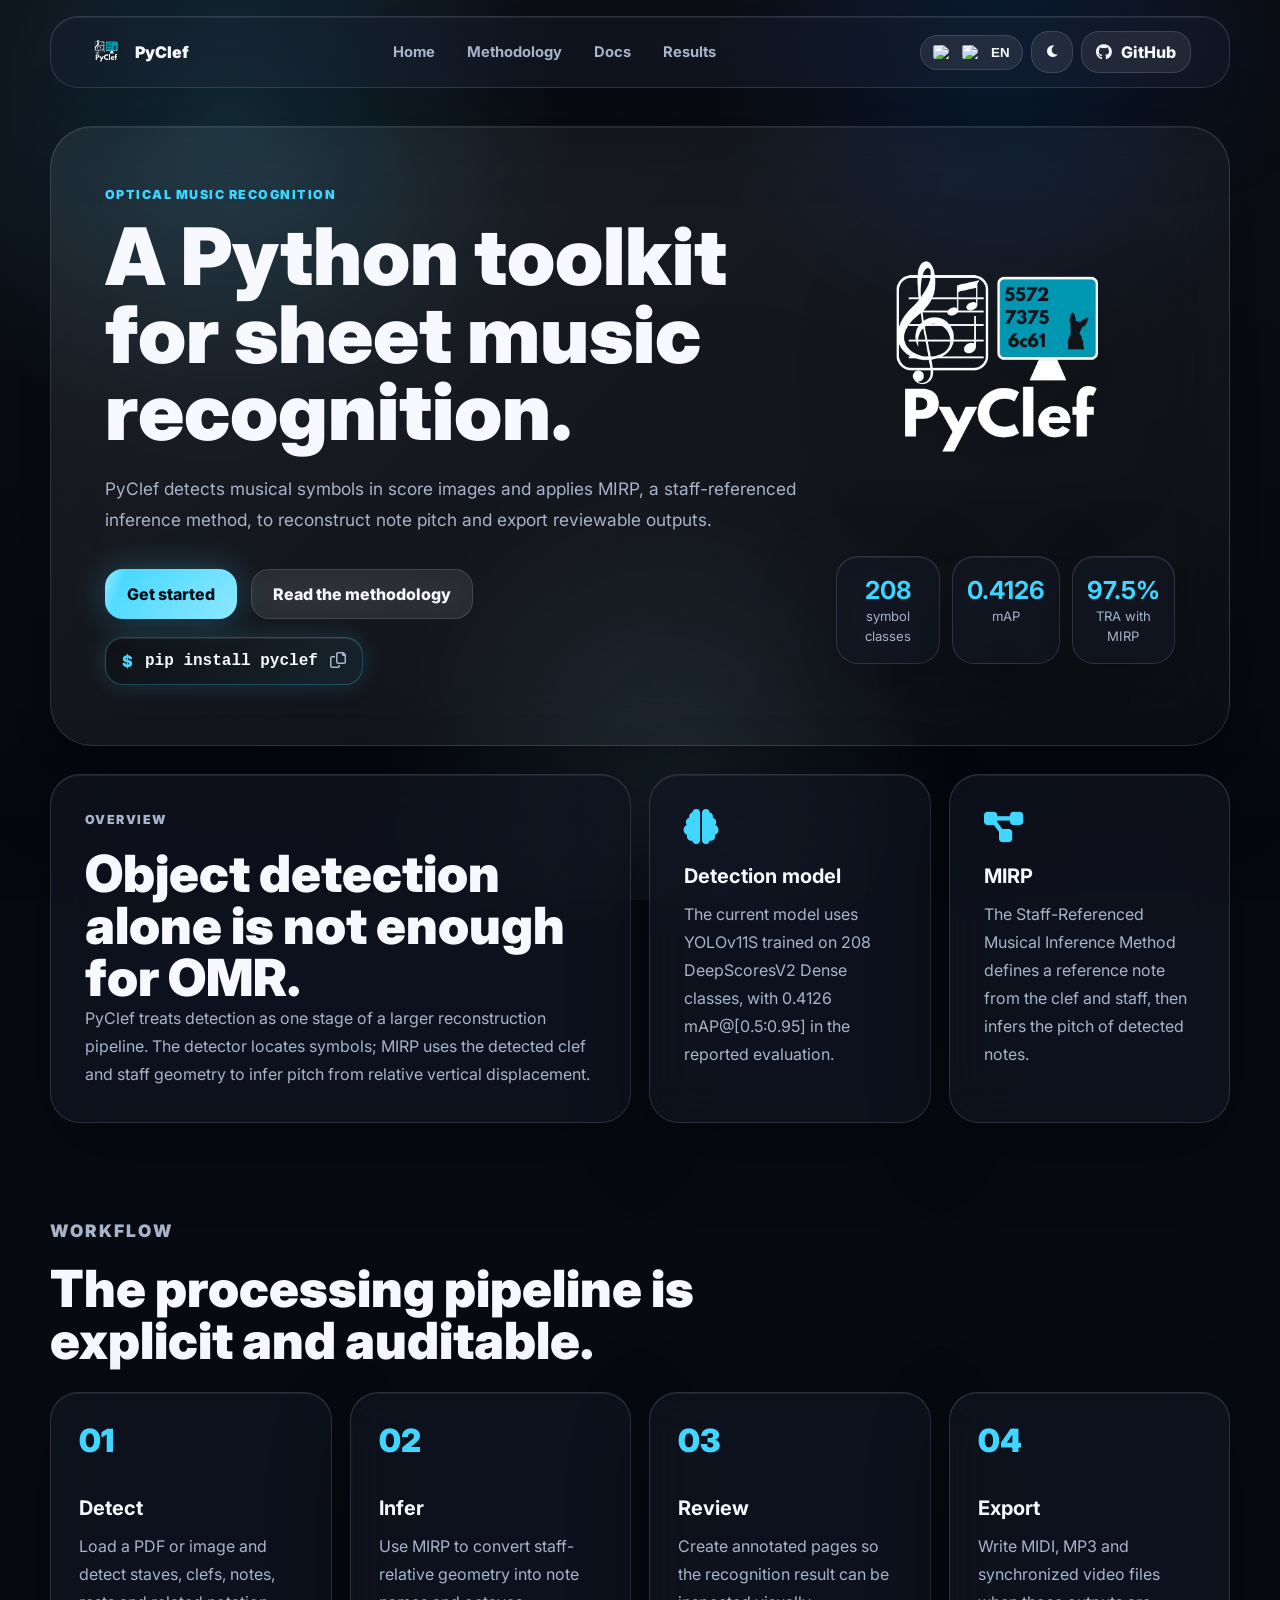
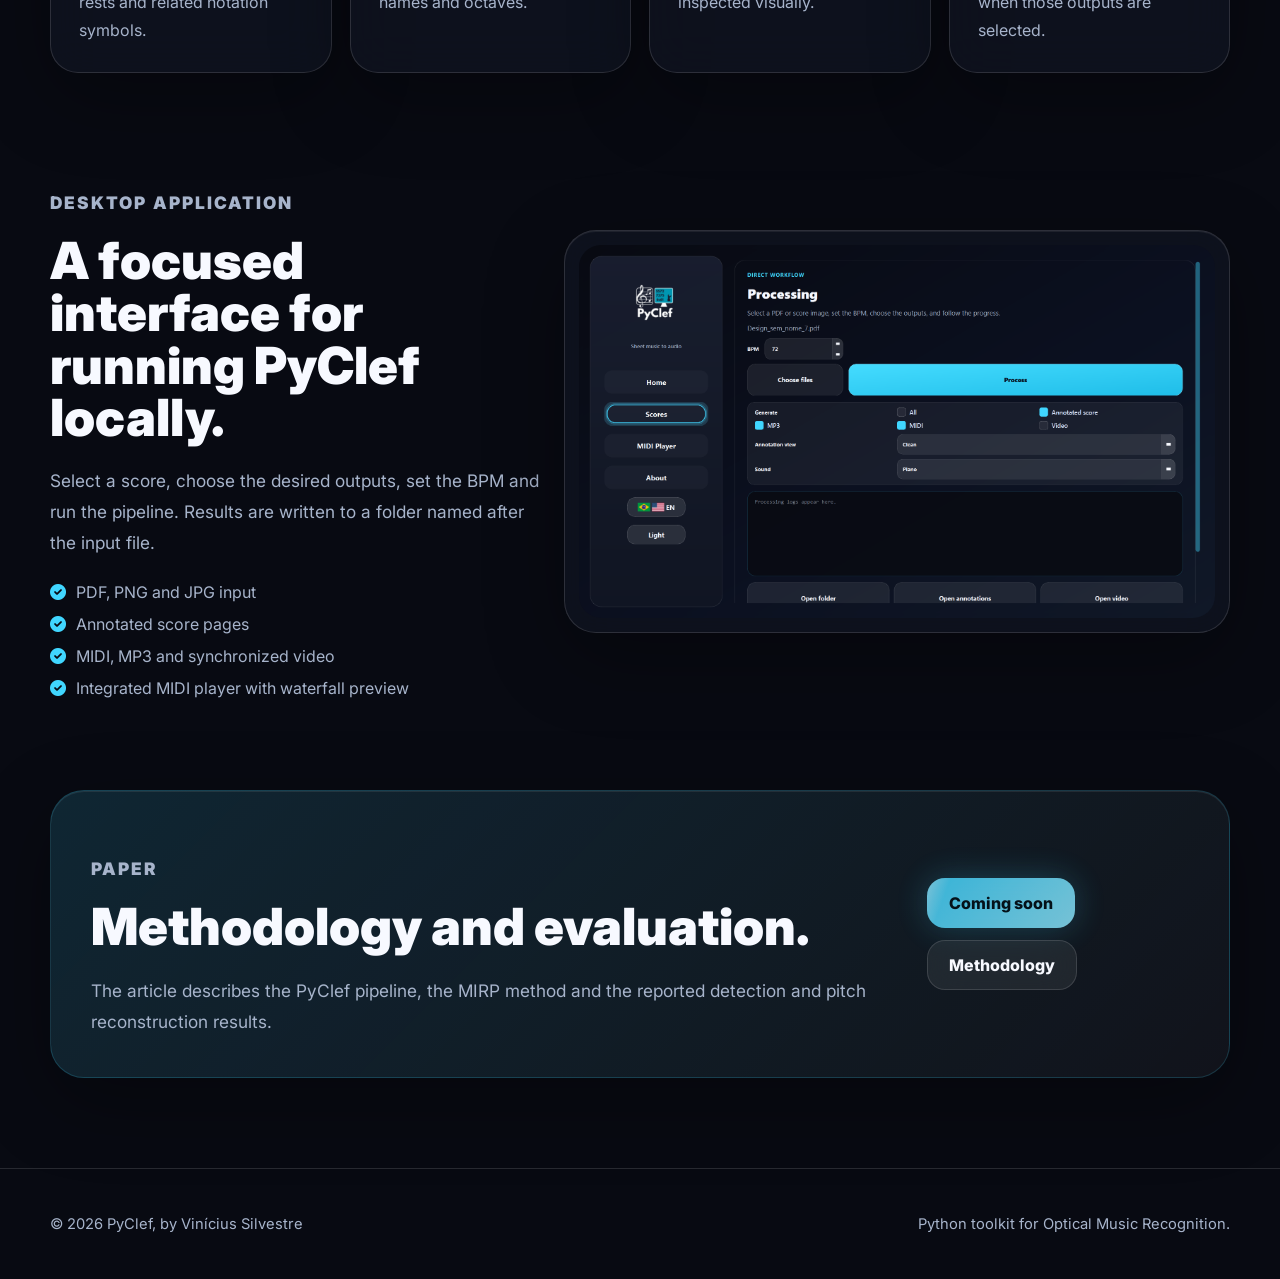
==== commit e18aa2d5: "Improve docs workflow and mobile navigation" ====
--- a/index.html
+++ b/index.html
@@ -19,6 +19,10 @@
                 <img src="imgs/logo_black.png" alt="PyClef" class="nav-logo">
                 <span>PyClef</span>
             </a>
+
+            <button id="mobile-menu-toggle" class="mobile-menu-toggle" type="button" aria-label="Open navigation menu" aria-expanded="false">
+                <i class="fas fa-bars"></i>
+            </button>
 
             <div class="nav-links">
                 <a href="index.html" data-i18n="nav-home">Home</a>
@@ -141,7 +145,8 @@
                 </ul>
             </div>
             <div class="showcase-card wide">
-                <img src="imgs/interface.png" alt="PyClef desktop interface" class="zoomable-img" onclick="openModal(this)">
+                <img src="imgs/guide-03-scores-selected-dark.png" alt="PyClef desktop interface in dark mode" class="zoomable-img theme-img theme-img-dark" onclick="openModal(this)">
+                <img src="imgs/guide-03-scores-selected-light.png" alt="PyClef desktop interface in light mode" class="zoomable-img theme-img theme-img-light" onclick="openModal(this)">
             </div>
         </section>
 
--- a/style.css
+++ b/style.css
@@ -128,6 +128,23 @@
 .nav-content { min-height: 70px; display: flex; align-items: center; justify-content: space-between; gap: 20px; padding: 0 18px; }
 .nav-brand { display: inline-flex; align-items: center; gap: 10px; text-decoration: none; font-weight: 900; letter-spacing: 0; }
 .nav-logo { width: 36px; height: 36px; object-fit: contain; }
+.mobile-menu-toggle {
+    display: none;
+    width: 44px;
+    height: 44px;
+    border: 1px solid var(--border);
+    border-radius: 16px;
+    align-items: center;
+    justify-content: center;
+    color: var(--text);
+    background: rgba(255,255,255,0.08);
+    cursor: pointer;
+    transition: 0.22s ease;
+}
+.mobile-menu-toggle:hover {
+    border-color: rgba(64, 214, 255, 0.42);
+    box-shadow: 0 0 24px rgba(64, 214, 255, 0.18);
+}
 .nav-links { display: flex; align-items: center; gap: 6px; }
 .nav-links a {
     text-decoration: none;
@@ -275,7 +292,7 @@
 .hero-visual { display: grid; place-items: center; gap: 28px; }
 .hero-logo { width: min(320px, 100%); filter: drop-shadow(0 24px 50px rgba(0,0,0,0.25)); }
 .metric-strip { width: 100%; display: grid; grid-template-columns: repeat(3, 1fr); gap: 12px; }
-.metric-strip div, .glass-card, .process-card, .showcase-card, .doc-card, .timeline-card, .citation-box, .guide-card, .midi-feature-list article {
+.metric-strip div, .glass-card, .process-card, .showcase-card, .doc-card, .timeline-card, .citation-box, .guide-card, .midi-feature-list article, .flow-step-card {
     border: 1px solid var(--border);
     background: var(--card-bg);
     backdrop-filter: blur(24px);
@@ -291,19 +308,20 @@
 :root[data-theme="light"] .timeline-card,
 :root[data-theme="light"] .citation-box,
 :root[data-theme="light"] .guide-card,
-:root[data-theme="light"] .midi-feature-list article {
+:root[data-theme="light"] .midi-feature-list article,
+:root[data-theme="light"] .flow-step-card {
     background: linear-gradient(145deg, rgba(255,255,255,0.72), rgba(233,249,255,0.46));
     box-shadow:
         0 24px 70px rgba(0, 72, 128, 0.14),
         inset 0 1px 0 rgba(255,255,255,0.72);
 }
 .metric-strip div { border-radius: 22px; padding: 18px 14px; text-align: center; }
-.metric-strip div:hover, .glass-card:hover, .process-card:hover, .doc-card:hover, .timeline-card:hover, .guide-card:hover {
+.metric-strip div:hover, .glass-card:hover, .process-card:hover, .doc-card:hover, .timeline-card:hover, .guide-card:hover, .flow-step-card:hover {
     border-color: rgba(64, 214, 255, 0.34);
     transform: translateY(-3px);
     box-shadow: 0 0 30px rgba(64, 214, 255, 0.14), 0 28px 90px var(--shadow), inset 0 1px 0 rgba(255,255,255,0.10);
 }
-.metric-strip div, .glass-card, .process-card, .doc-card, .timeline-card, .guide-card { transition: transform 0.24s ease, border-color 0.24s ease, box-shadow 0.24s ease; }
+.metric-strip div, .glass-card, .process-card, .doc-card, .timeline-card, .guide-card, .flow-step-card { transition: transform 0.24s ease, border-color 0.24s ease, box-shadow 0.24s ease; }
 .metric-strip strong { display: block; color: var(--accent); font-size: 1.55rem; }
 .metric-strip span { color: var(--muted); font-size: 0.82rem; overflow-wrap: anywhere; }
 
@@ -361,6 +379,37 @@
     background: rgba(0, 0, 0, 0.34);
     border: 1px solid rgba(255,255,255,0.08);
 }
+.code-copy-wrap {
+    position: relative;
+    margin-top: 18px;
+}
+
+.code-copy-wrap pre {
+    margin-top: 0;
+    padding-right: 88px;
+}
+
+.copy-code-btn {
+    position: absolute;
+    top: 10px;
+    right: 10px;
+    z-index: 2;
+    min-width: 64px;
+    min-height: 34px;
+    border: 1px solid rgba(64, 214, 255, 0.28);
+    border-radius: 12px;
+    color: var(--text);
+    background: rgba(255,255,255,0.08);
+    font-weight: 900;
+    cursor: pointer;
+    transition: 0.2s ease;
+}
+
+.copy-code-btn:hover {
+    color: #031018;
+    background: linear-gradient(135deg, var(--accent), var(--accent-2));
+    box-shadow: 0 0 24px rgba(64, 214, 255, 0.22);
+}
 .timeline { display: grid; gap: 16px; margin-top: 26px; }
 .timeline-card { display: grid; grid-template-columns: 90px 1fr; gap: 18px; align-items: start; }
 .timeline-card span { color: var(--accent); font-size: 1.6rem; font-weight: 900; }
@@ -371,6 +420,97 @@
 .guide-card span { display: inline-flex; color: var(--accent); font-size: 0.86rem; font-weight: 900; margin-bottom: 12px; letter-spacing: 0.12em; }
 .guide-card h3 { font-size: 1.25rem; margin-bottom: 10px; }
 .guide-card p { color: var(--muted); line-height: 1.7; }
+
+.theme-img-light { display: none; }
+:root[data-theme="light"] .theme-img-dark { display: none; }
+:root[data-theme="light"] .theme-img-light { display: block; }
+
+.desktop-pipeline {
+    position: relative;
+    display: grid;
+    grid-auto-flow: column;
+    grid-auto-columns: minmax(300px, 1fr);
+    gap: 16px;
+    margin-top: 26px;
+    padding: 8px 8px 22px;
+    overflow-x: auto;
+    scroll-snap-type: x proximity;
+}
+
+.desktop-pipeline::-webkit-scrollbar {
+    height: 10px;
+}
+
+.desktop-pipeline::-webkit-scrollbar-thumb {
+    border-radius: 999px;
+    background: rgba(64, 214, 255, 0.42);
+}
+
+.flow-step-card {
+    position: relative;
+    min-width: 300px;
+    overflow: hidden;
+    scroll-snap-align: start;
+    border-radius: 30px;
+}
+
+.flow-step-card:not(:last-child)::after {
+    content: "";
+    position: absolute;
+    top: 28px;
+    right: -16px;
+    z-index: 3;
+    width: 32px;
+    height: 3px;
+    border-radius: 999px;
+    background: linear-gradient(90deg, var(--accent), transparent);
+    box-shadow: 0 0 18px rgba(64, 214, 255, 0.55);
+}
+
+.flow-index {
+    position: absolute;
+    top: 16px;
+    left: 16px;
+    z-index: 2;
+    display: grid;
+    place-items: center;
+    width: 44px;
+    height: 44px;
+    border-radius: 16px;
+    color: #031018;
+    background: linear-gradient(135deg, var(--accent), var(--accent-2));
+    font-weight: 900;
+    box-shadow: 0 0 28px rgba(64, 214, 255, 0.28);
+}
+
+.flow-shot {
+    position: relative;
+    margin: 0;
+    border-bottom: 1px solid var(--border);
+    background: rgba(0,0,0,0.12);
+}
+
+.flow-shot img {
+    width: 100%;
+    aspect-ratio: 16 / 10;
+    object-fit: cover;
+    object-position: top left;
+    border-radius: 0;
+}
+
+.flow-step-card > div {
+    padding: 22px;
+}
+
+.flow-step-card h3 {
+    margin-bottom: 10px;
+    font-size: 1.2rem;
+}
+
+.flow-step-card p {
+    color: var(--muted);
+    line-height: 1.7;
+}
 
 .midi-doc-section {
     position: relative;
@@ -526,7 +666,40 @@
 .footer-content { display: flex; justify-content: space-between; gap: 16px; color: var(--muted); font-size: 0.92rem; }
 
 @media (max-width: 980px) {
-    .nav-links { display: none; }
+    .nav-content {
+        min-height: auto;
+        flex-wrap: wrap;
+        padding: 12px;
+        gap: 10px;
+    }
+    .nav-brand { order: 1; }
+    .mobile-menu-toggle {
+        display: inline-flex;
+        order: 2;
+        margin-left: auto;
+    }
+    .nav-actions {
+        order: 3;
+        flex-basis: 100%;
+        justify-content: center;
+    }
+    .nav-links {
+        order: 4;
+        display: none;
+        width: 100%;
+        flex-basis: 100%;
+        grid-template-columns: 1fr;
+        gap: 8px;
+        padding: 8px 0 2px;
+    }
+    .navbar.nav-open .nav-links { display: grid; }
+    .nav-links a {
+        width: 100%;
+        padding: 14px;
+        text-align: center;
+        background: rgba(255,255,255,0.06);
+        border: 1px solid rgba(255,255,255,0.08);
+    }
     .hero-section, .showcase-section { grid-template-columns: 1fr; }
     .hero-logo { width: min(300px, 70vw); }
     .section-grid, .process-grid, .doc-grid, .method-grid, .guide-grid, .midi-doc-section { grid-template-columns: 1fr; }
@@ -539,7 +712,9 @@
     .container { width: min(100% - 28px, 1180px); }
     .navbar { top: 10px; width: calc(100% - 20px); border-radius: 22px; }
     .nav-content { padding: 0 12px; gap: 10px; }
+    .nav-content { padding: 12px; }
     .nav-brand span, .btn-github span { display: none; }
+    .nav-actions { flex-wrap: wrap; }
     .hero-section, .page-hero { padding: 34px 22px; border-radius: 30px; }
     .hero-copy h1, .page-hero h1, html:lang(pt) .hero-copy h1 { font-size: clamp(2.35rem, 12vw, 2.75rem); }
     .hero-actions, .cta-actions { flex-direction: column; align-items: center; }
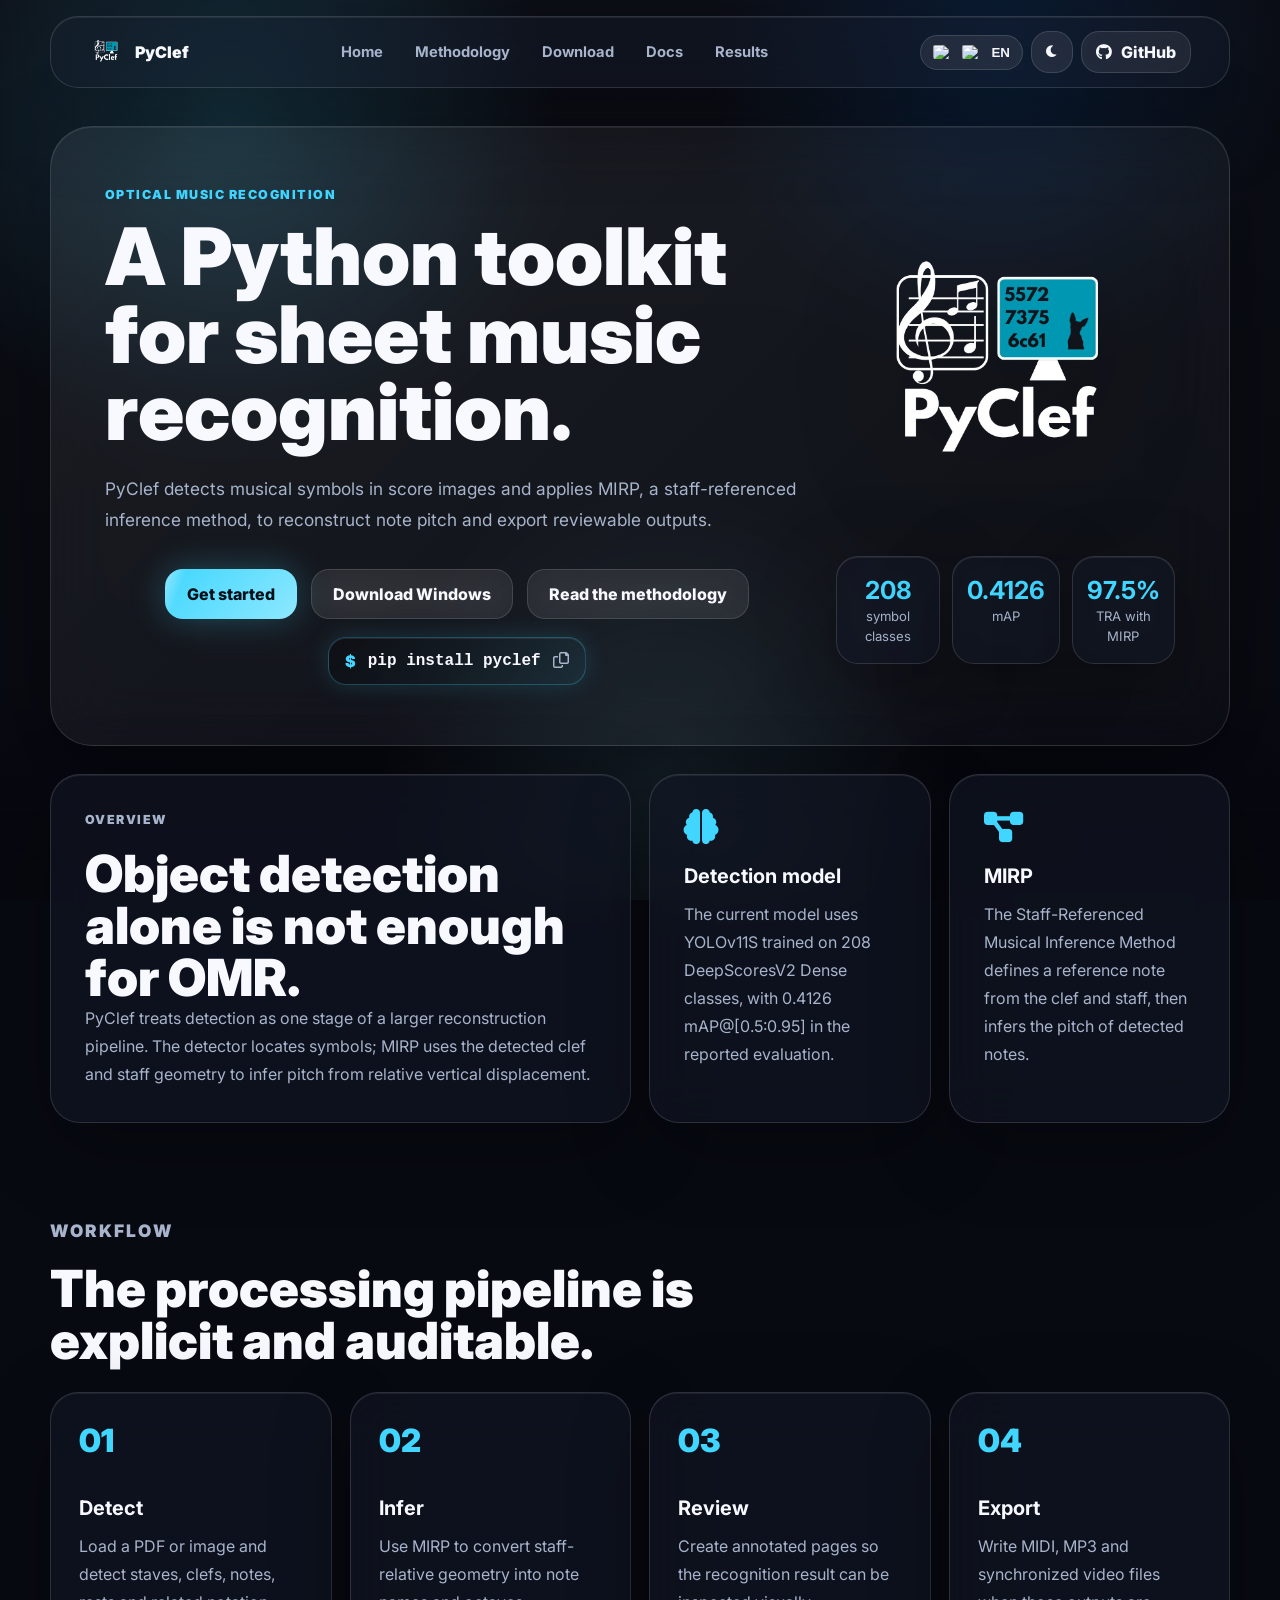
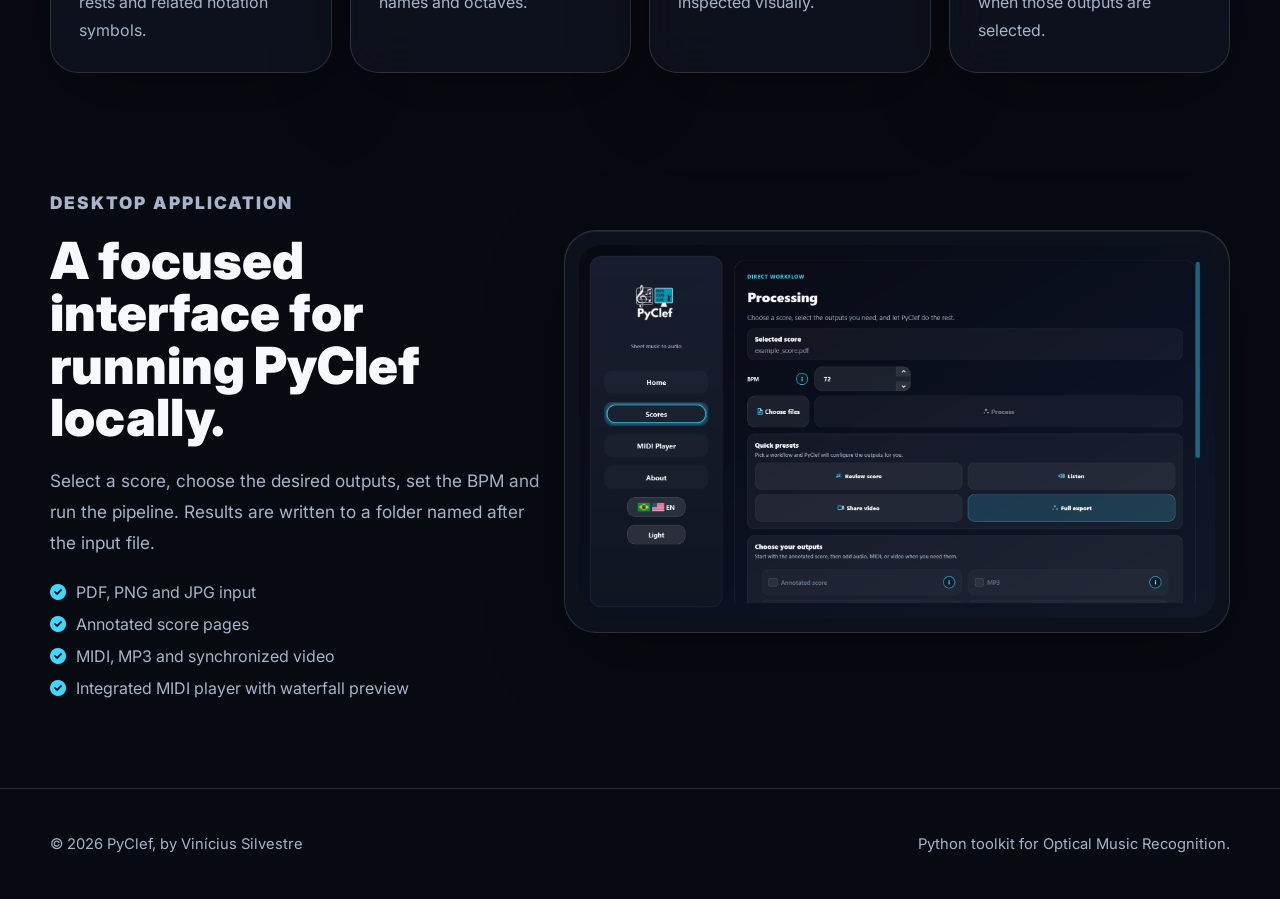
==== commit d83b8b1c: "Update website docs and download page" ====
--- a/index.html
+++ b/index.html
@@ -27,6 +27,7 @@
             <div class="nav-links">
                 <a href="index.html" data-i18n="nav-home">Home</a>
                 <a href="methodology.html" data-i18n="nav-method">Methodology</a>
+                <a href="download.html" data-i18n="nav-download">Download</a>
                 <a href="docs.html" data-i18n="nav-docs">Docs</a>
                 <a href="comparison.html" data-i18n="nav-results">Results</a>
             </div>
@@ -56,6 +57,7 @@
                 <p class="hero-lead" data-i18n="hero-lead">PyClef detects musical symbols in score images and applies MIRP, a staff-referenced inference method, to reconstruct note pitch and export reviewable outputs.</p>
                 <div class="hero-actions">
                     <a href="docs.html" class="btn-primary" data-i18n="hero-start">Get started</a>
+                    <a href="download.html" class="btn-secondary" data-i18n="hero-download">Download Windows</a>
                     <a href="methodology.html" class="btn-secondary" data-i18n="hero-method">Read the methodology</a>
                 </div>
                 <div class="install-line">
@@ -149,18 +151,6 @@
                 <img src="imgs/guide-03-scores-selected-light.png" alt="PyClef desktop interface in light mode" class="zoomable-img theme-img theme-img-light" onclick="openModal(this)">
             </div>
         </section>
-
-        <section class="container cta-section">
-            <div>
-                <p class="eyebrow" data-i18n="paper-kicker">Paper</p>
-                <h2 data-i18n="paper-title">Methodology and evaluation.</h2>
-                <p data-i18n="paper-text">The article describes the PyClef pipeline, the MIRP method and the reported detection and pitch reconstruction results.</p>
-            </div>
-            <div class="cta-actions">
-                <span class="btn-primary disabled-link" data-i18n="paper-download">Coming soon</span>
-                <a href="methodology.html" class="btn-secondary" data-i18n="paper-method">Methodology</a>
-            </div>
-        </section>
     </main>
 
     <div id="imageModal" class="modal" onclick="closeModal()">
--- a/style.css
+++ b/style.css
@@ -201,6 +201,10 @@
     background: linear-gradient(90deg, transparent, rgba(255,255,255,0.55), transparent);
     animation: neon-scan 3.8s ease-in-out infinite;
 }
+.btn-primary > * {
+    position: relative;
+    z-index: 1;
+}
 .btn-secondary { background: rgba(255,255,255,0.07); color: var(--text); padding: 14px 21px; }
 :root[data-theme="light"] .btn-secondary,
 :root[data-theme="light"] .btn-ghost,
@@ -255,9 +259,14 @@
 html:lang(pt) .hero-copy h1 { font-size: clamp(2.85rem, 5.6vw, 5.25rem); max-width: 760px; }
 .hero-lead, .page-hero p, .section-heading p, .showcase-copy p, .cta-section p { color: var(--muted); font-size: 1.08rem; line-height: 1.8; margin-top: 22px; }
 .hero-actions { display: flex; gap: 14px; margin-top: 34px; flex-wrap: wrap; }
+.hero-copy .hero-actions {
+    justify-content: center;
+}
 .install-line {
     width: fit-content;
     margin-top: 18px;
+    margin-left: auto;
+    margin-right: auto;
     padding: 13px 16px;
     border-radius: 18px;
     display: flex;
@@ -292,7 +301,7 @@
 .hero-visual { display: grid; place-items: center; gap: 28px; }
 .hero-logo { width: min(320px, 100%); filter: drop-shadow(0 24px 50px rgba(0,0,0,0.25)); }
 .metric-strip { width: 100%; display: grid; grid-template-columns: repeat(3, 1fr); gap: 12px; }
-.metric-strip div, .glass-card, .process-card, .showcase-card, .doc-card, .timeline-card, .citation-box, .guide-card, .midi-feature-list article, .flow-step-card {
+.metric-strip div, .glass-card, .process-card, .showcase-card, .doc-card, .timeline-card, .citation-box, .guide-card, .midi-feature-list article, .flow-step-card, .output-card, .output-feature-strip article {
     border: 1px solid var(--border);
     background: var(--card-bg);
     backdrop-filter: blur(24px);
@@ -309,19 +318,21 @@
 :root[data-theme="light"] .citation-box,
 :root[data-theme="light"] .guide-card,
 :root[data-theme="light"] .midi-feature-list article,
-:root[data-theme="light"] .flow-step-card {
+:root[data-theme="light"] .flow-step-card,
+:root[data-theme="light"] .output-card,
+:root[data-theme="light"] .output-feature-strip article {
     background: linear-gradient(145deg, rgba(255,255,255,0.72), rgba(233,249,255,0.46));
     box-shadow:
         0 24px 70px rgba(0, 72, 128, 0.14),
         inset 0 1px 0 rgba(255,255,255,0.72);
 }
 .metric-strip div { border-radius: 22px; padding: 18px 14px; text-align: center; }
-.metric-strip div:hover, .glass-card:hover, .process-card:hover, .doc-card:hover, .timeline-card:hover, .guide-card:hover, .flow-step-card:hover {
+.metric-strip div:hover, .glass-card:hover, .process-card:hover, .doc-card:hover, .timeline-card:hover, .guide-card:hover, .flow-step-card:hover, .output-card:hover {
     border-color: rgba(64, 214, 255, 0.34);
     transform: translateY(-3px);
     box-shadow: 0 0 30px rgba(64, 214, 255, 0.14), 0 28px 90px var(--shadow), inset 0 1px 0 rgba(255,255,255,0.10);
 }
-.metric-strip div, .glass-card, .process-card, .doc-card, .timeline-card, .guide-card, .flow-step-card { transition: transform 0.24s ease, border-color 0.24s ease, box-shadow 0.24s ease; }
+.metric-strip div, .glass-card, .process-card, .doc-card, .timeline-card, .guide-card, .flow-step-card, .output-card { transition: transform 0.24s ease, border-color 0.24s ease, box-shadow 0.24s ease; }
 .metric-strip strong { display: block; color: var(--accent); font-size: 1.55rem; }
 .metric-strip span { color: var(--muted); font-size: 0.82rem; overflow-wrap: anywhere; }
 
@@ -368,6 +379,192 @@
 .cta-actions { display: flex; gap: 12px; flex-wrap: wrap; }
 
 .page-hero { margin-top: 38px; padding: 54px; border-radius: 42px; border: 1px solid var(--border); background: var(--glass); backdrop-filter: blur(30px); -webkit-backdrop-filter: blur(30px); }
+.docs-hero {
+    display: grid;
+    grid-template-columns: minmax(0, 1fr) minmax(320px, 0.74fr);
+    gap: 30px;
+    align-items: center;
+}
+.docs-hero-shot {
+    overflow: hidden;
+    padding: 10px;
+    border: 1px solid var(--border);
+    border-radius: 30px;
+    background: rgba(255,255,255,0.05);
+    box-shadow: inset 0 1px 0 rgba(255,255,255,0.08), 0 20px 70px var(--shadow);
+}
+.docs-hero-shot img {
+    aspect-ratio: 16 / 10;
+    object-fit: cover;
+    object-position: top left;
+}
+.download-panel {
+    margin-top: 28px;
+    padding: 34px;
+    display: grid;
+    grid-template-columns: minmax(0, 1fr) minmax(260px, 0.46fr);
+    gap: 24px;
+    align-items: center;
+    border: 1px solid rgba(64, 214, 255, 0.22);
+    border-radius: 34px;
+    background:
+        radial-gradient(circle at 12% 10%, rgba(64, 214, 255, 0.18), transparent 34%),
+        linear-gradient(135deg, rgba(64,214,255,0.12), rgba(255,255,255,0.04));
+    box-shadow: 0 28px 88px var(--shadow), inset 0 1px 0 rgba(255,255,255,0.08);
+}
+:root[data-theme="light"] .download-panel {
+    background:
+        radial-gradient(circle at 12% 10%, rgba(0, 140, 232, 0.22), transparent 34%),
+        linear-gradient(135deg, rgba(255,255,255,0.74), rgba(0,140,232,0.10));
+}
+.download-panel h2 {
+    font-size: clamp(2rem, 3.8vw, 3rem);
+    line-height: 1.04;
+    letter-spacing: 0;
+    font-weight: 900;
+}
+.download-panel p,
+.download-note {
+    color: var(--muted);
+    line-height: 1.75;
+}
+.download-actions {
+    display: grid;
+    gap: 12px;
+    justify-items: stretch;
+}
+.download-actions .btn-primary,
+.download-actions .btn-secondary {
+    width: 100%;
+}
+.download-note {
+    display: block;
+    padding: 12px 14px;
+    border: 1px solid var(--border);
+    border-radius: 18px;
+    background: rgba(255,255,255,0.05);
+    font-size: 0.9rem;
+}
+
+.download-hero {
+    display: grid;
+    grid-template-columns: minmax(0, 1fr) minmax(220px, 0.34fr);
+    gap: 28px;
+    align-items: center;
+}
+
+.download-hero-art {
+    min-height: 220px;
+    display: grid;
+    place-items: center;
+    border-radius: 34px;
+    border: 1px solid rgba(64, 214, 255, 0.22);
+    background:
+        radial-gradient(circle at 50% 45%, rgba(64, 214, 255, 0.20), transparent 58%),
+        rgba(255,255,255,0.04);
+    box-shadow: inset 0 1px 0 rgba(255,255,255,0.08), 0 24px 70px var(--shadow);
+}
+
+.download-hero-art img {
+    width: min(260px, 82%);
+    filter: drop-shadow(0 20px 44px rgba(0,0,0,0.28));
+}
+
+.download-choice-grid {
+    margin-top: 28px;
+    display: grid;
+    grid-template-columns: minmax(0, 1.08fr) minmax(300px, 0.92fr);
+    gap: 22px;
+    align-items: stretch;
+}
+
+.download-choice-card {
+    position: relative;
+    overflow: hidden;
+    min-height: 430px;
+    padding: 34px;
+    display: flex;
+    flex-direction: column;
+    border: 1px solid var(--border);
+    border-radius: 34px;
+    background: var(--card-bg);
+    box-shadow: 0 24px 80px var(--shadow), inset 0 1px 0 rgba(255,255,255,0.07);
+}
+
+.download-choice-card.featured {
+    border-color: rgba(64, 214, 255, 0.30);
+    background:
+        radial-gradient(circle at 18% 10%, rgba(64, 214, 255, 0.20), transparent 34%),
+        linear-gradient(145deg, rgba(64,214,255,0.11), rgba(255,255,255,0.04));
+}
+
+:root[data-theme="light"] .download-choice-card {
+    background: linear-gradient(145deg, rgba(255,255,255,0.76), rgba(233,249,255,0.50));
+    box-shadow: 0 24px 70px rgba(0, 72, 128, 0.14), inset 0 1px 0 rgba(255,255,255,0.72);
+}
+
+.download-choice-icon {
+    width: 76px;
+    height: 76px;
+    display: grid;
+    place-items: center;
+    margin-bottom: 28px;
+    border-radius: 24px;
+    color: var(--accent);
+    background: rgba(64, 214, 255, 0.10);
+    border: 1px solid rgba(64, 214, 255, 0.28);
+    box-shadow: 0 0 34px rgba(64, 214, 255, 0.14);
+}
+
+.download-choice-icon svg {
+    width: 42px;
+    height: 42px;
+    fill: currentColor;
+}
+
+.download-choice-icon i {
+    font-size: 2.6rem;
+}
+
+.download-choice-card h2 {
+    font-size: clamp(1.85rem, 3.1vw, 3.15rem);
+    line-height: 1.04;
+    letter-spacing: 0;
+    font-weight: 900;
+}
+
+.download-choice-card p {
+    color: var(--muted);
+    line-height: 1.75;
+    margin-top: 18px;
+}
+
+.download-card-actions {
+    margin-top: auto;
+    padding-top: 26px;
+    display: flex;
+    gap: 12px;
+    flex-wrap: wrap;
+    align-items: center;
+}
+
+.btn-with-icon {
+    display: inline-flex;
+    align-items: center;
+    justify-content: center;
+    gap: 10px;
+}
+
+.btn-windows-icon {
+    width: 22px;
+    height: 22px;
+    fill: currentColor;
+}
+
+.download-next-steps {
+    margin-top: 88px;
+}
+
 .doc-grid, .method-grid { display: grid; grid-template-columns: repeat(3, 1fr); gap: 18px; margin-top: 26px; }
 .doc-card, .timeline-card, .citation-box { border-radius: 28px; padding: 28px; }
 .doc-card pre, .code-block {
@@ -413,6 +610,49 @@
 .timeline { display: grid; gap: 16px; margin-top: 26px; }
 .timeline-card { display: grid; grid-template-columns: 90px 1fr; gap: 18px; align-items: start; }
 .timeline-card span { color: var(--accent); font-size: 1.6rem; font-weight: 900; }
+.reference-section {
+    margin-top: 92px;
+}
+.reference-grid,
+.api-grid {
+    display: grid;
+    grid-template-columns: repeat(3, minmax(0, 1fr));
+    gap: 18px;
+    margin-top: 26px;
+}
+.reference-grid article {
+    min-height: 230px;
+    padding: 26px;
+    border: 1px solid var(--border);
+    border-radius: 28px;
+    background: var(--card-bg);
+    backdrop-filter: blur(24px);
+    -webkit-backdrop-filter: blur(24px);
+    box-shadow: 0 24px 80px var(--shadow), inset 0 1px 0 rgba(255,255,255,0.07);
+    transition: 0.24s ease;
+}
+.reference-grid article:hover {
+    transform: translateY(-3px);
+    border-color: rgba(64, 214, 255, 0.34);
+    box-shadow: 0 0 30px rgba(64, 214, 255, 0.14), 0 28px 90px var(--shadow), inset 0 1px 0 rgba(255,255,255,0.10);
+}
+:root[data-theme="light"] .reference-grid article {
+    background: linear-gradient(145deg, rgba(255,255,255,0.72), rgba(233,249,255,0.46));
+    box-shadow: 0 24px 70px rgba(0, 72, 128, 0.14), inset 0 1px 0 rgba(255,255,255,0.72);
+}
+.reference-grid i {
+    color: var(--accent);
+    font-size: 1.5rem;
+    margin-bottom: 16px;
+}
+.reference-grid h3 {
+    margin-bottom: 10px;
+    font-size: 1.15rem;
+}
+.reference-grid p {
+    color: var(--muted);
+    line-height: 1.7;
+}
 .guide-grid { display: grid; grid-template-columns: repeat(2, 1fr); gap: 20px; margin-top: 26px; }
 .guide-card { border-radius: 30px; overflow: hidden; }
 .guide-card img { border-radius: 0; aspect-ratio: 16 / 9; object-fit: cover; object-position: top left; border-bottom: 1px solid var(--border); }
@@ -512,6 +752,137 @@
     line-height: 1.7;
 }
 
+.outputs-section {
+    margin-top: 92px;
+}
+
+.output-heading {
+    margin-top: 0;
+}
+
+.outputs-grid {
+    display: grid;
+    grid-template-columns: repeat(12, minmax(0, 1fr));
+    gap: 18px;
+    margin-top: 26px;
+    align-items: stretch;
+}
+
+.output-card {
+    grid-column: span 4;
+    display: flex;
+    flex-direction: column;
+    overflow: hidden;
+    border-radius: 30px;
+}
+
+.output-card-large {
+    grid-column: span 6;
+}
+
+.output-card-midi {
+    grid-column: span 4;
+}
+
+.output-card img {
+    width: 100%;
+    aspect-ratio: 16 / 7;
+    object-fit: cover;
+    object-position: center;
+    border-radius: 0;
+    border-bottom: 1px solid var(--border);
+}
+
+.output-card-midi img {
+    aspect-ratio: 16 / 9;
+}
+
+.output-card-video img {
+    aspect-ratio: 16 / 9;
+}
+
+.output-card > div:not(.audio-visual) {
+    flex: 1;
+    padding: 24px;
+}
+
+.output-badge {
+    display: inline-flex;
+    align-items: center;
+    min-height: 30px;
+    padding: 0 11px;
+    margin-bottom: 12px;
+    border: 1px solid rgba(64, 214, 255, 0.26);
+    border-radius: 999px;
+    color: var(--accent);
+    background: rgba(64, 214, 255, 0.08);
+    font-size: 0.78rem;
+    font-weight: 900;
+    letter-spacing: 0.08em;
+    text-transform: uppercase;
+}
+
+.output-card h3 {
+    margin-bottom: 10px;
+    font-size: 1.35rem;
+}
+
+.output-card p,
+.output-feature-strip p {
+    color: var(--muted);
+    line-height: 1.72;
+}
+
+.audio-visual {
+    min-height: 170px;
+    display: flex;
+    align-items: center;
+    justify-content: center;
+    gap: 10px;
+    border-bottom: 1px solid var(--border);
+    background:
+        radial-gradient(circle at 24% 18%, rgba(64, 214, 255, 0.22), transparent 34%),
+        radial-gradient(circle at 78% 78%, rgba(108, 255, 136, 0.16), transparent 28%),
+        rgba(8, 13, 24, 0.44);
+}
+
+.audio-visual span {
+    width: 12px;
+    border-radius: 999px;
+    background: linear-gradient(180deg, var(--accent-2), var(--accent));
+    box-shadow: 0 0 22px rgba(64, 214, 255, 0.35);
+}
+
+.audio-visual span:nth-child(1) { height: 48px; }
+.audio-visual span:nth-child(2) { height: 94px; }
+.audio-visual span:nth-child(3) { height: 132px; }
+.audio-visual span:nth-child(4) { height: 76px; }
+.audio-visual span:nth-child(5) { height: 112px; }
+.audio-visual span:nth-child(6) { height: 58px; }
+
+.output-feature-strip {
+    display: grid;
+    grid-template-columns: repeat(3, 1fr);
+    gap: 14px;
+    margin-top: 18px;
+}
+
+.output-feature-strip article {
+    padding: 22px;
+    border-radius: 24px;
+}
+
+.output-feature-strip i {
+    margin-bottom: 12px;
+    color: var(--accent);
+    font-size: 1.35rem;
+}
+
+.output-feature-strip h3 {
+    margin-bottom: 8px;
+    font-size: 1.05rem;
+}
+
 .midi-doc-section {
     position: relative;
     margin-top: 92px;
@@ -702,7 +1073,11 @@
     }
     .hero-section, .showcase-section { grid-template-columns: 1fr; }
     .hero-logo { width: min(300px, 70vw); }
-    .section-grid, .process-grid, .doc-grid, .method-grid, .guide-grid, .midi-doc-section { grid-template-columns: 1fr; }
+    .section-grid, .process-grid, .doc-grid, .method-grid, .guide-grid, .midi-doc-section, .output-feature-strip, .docs-hero, .download-panel, .download-hero, .download-choice-grid, .reference-grid, .api-grid { grid-template-columns: 1fr; }
+    .outputs-grid { grid-template-columns: 1fr 1fr; }
+    .output-card,
+    .output-card-large,
+    .output-card-midi { grid-column: span 1; }
     .span-2 { grid-column: span 2; }
     .cta-section { align-items: center; flex-direction: column; text-align: center; }
     .cta-actions { justify-content: center; width: 100%; }
@@ -711,18 +1086,58 @@
 @media (max-width: 640px) {
     .container { width: min(100% - 28px, 1180px); }
     .navbar { top: 10px; width: calc(100% - 20px); border-radius: 22px; }
-    .nav-content { padding: 0 12px; gap: 10px; }
-    .nav-content { padding: 12px; }
+    .nav-content { padding: 10px; gap: 6px; flex-wrap: wrap; }
     .nav-brand span, .btn-github span { display: none; }
-    .nav-actions { flex-wrap: wrap; }
+    .nav-logo { width: 34px; height: 34px; }
+    .nav-actions {
+        order: 5;
+        display: none;
+        width: 100%;
+        flex: 0 0 100%;
+        flex-basis: 100%;
+        margin-left: 0;
+        justify-content: center;
+        flex-wrap: nowrap;
+        gap: 6px;
+        padding-top: 4px;
+    }
+    .navbar.nav-open .nav-actions {
+        display: flex;
+    }
+    .mobile-menu-toggle {
+        order: 2;
+        width: 42px;
+        height: 42px;
+        margin-left: auto;
+        border-radius: 15px;
+    }
+    #lang-switch {
+        min-height: 42px;
+        padding: 0 9px;
+        gap: 5px;
+        border-radius: 15px;
+    }
+    .flag-img { width: 18px; height: 12px; }
+    .icon-btn,
+    .btn-github {
+        width: 42px;
+        height: 42px;
+        padding: 0;
+        border-radius: 15px;
+    }
+    .nav-links {
+        order: 4;
+        padding-top: 8px;
+    }
     .hero-section, .page-hero { padding: 34px 22px; border-radius: 30px; }
     .hero-copy h1, .page-hero h1, html:lang(pt) .hero-copy h1 { font-size: clamp(2.35rem, 12vw, 2.75rem); }
     .hero-actions, .cta-actions { flex-direction: column; align-items: center; }
     .btn-primary, .btn-secondary { width: min(100%, 280px); }
     .install-line { width: min(100%, 320px); justify-content: center; margin-left: auto; margin-right: auto; }
     .metric-strip, .section-grid, .process-grid, .doc-grid, .method-grid, .guide-grid { grid-template-columns: 1fr; }
+    .outputs-grid { grid-template-columns: 1fr; }
     .span-2 { grid-column: span 1; }
-    .glass-card, .process-card, .doc-card, .timeline-card, .citation-box, .midi-doc-section { padding: 24px; border-radius: 24px; }
+    .glass-card, .process-card, .doc-card, .timeline-card, .citation-box, .midi-doc-section, .download-panel, .download-choice-card, .reference-grid article { padding: 24px; border-radius: 24px; }
     .timeline-card { grid-template-columns: 1fr; }
     .midi-caption, .midi-secondary-shot { grid-template-columns: 1fr; flex-direction: column; align-items: flex-start; }
     .midi-caption span { white-space: normal; }
